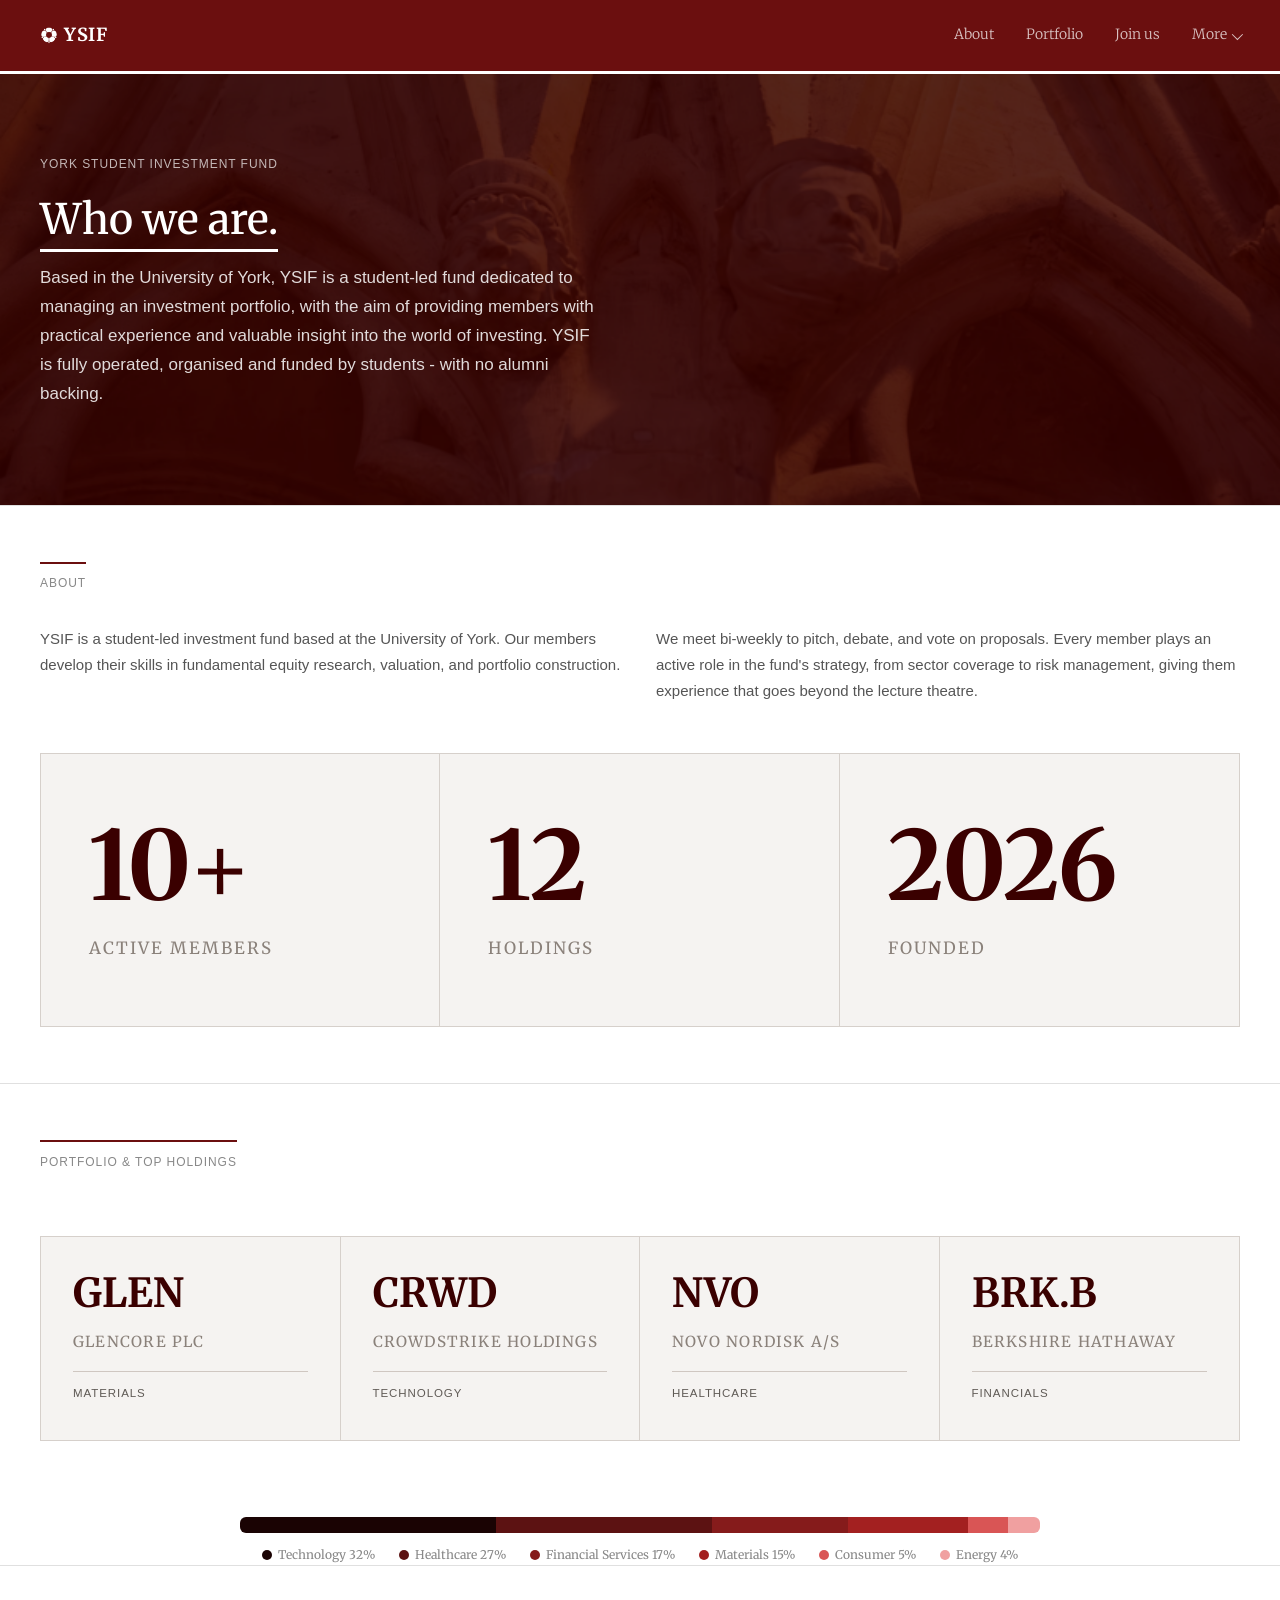
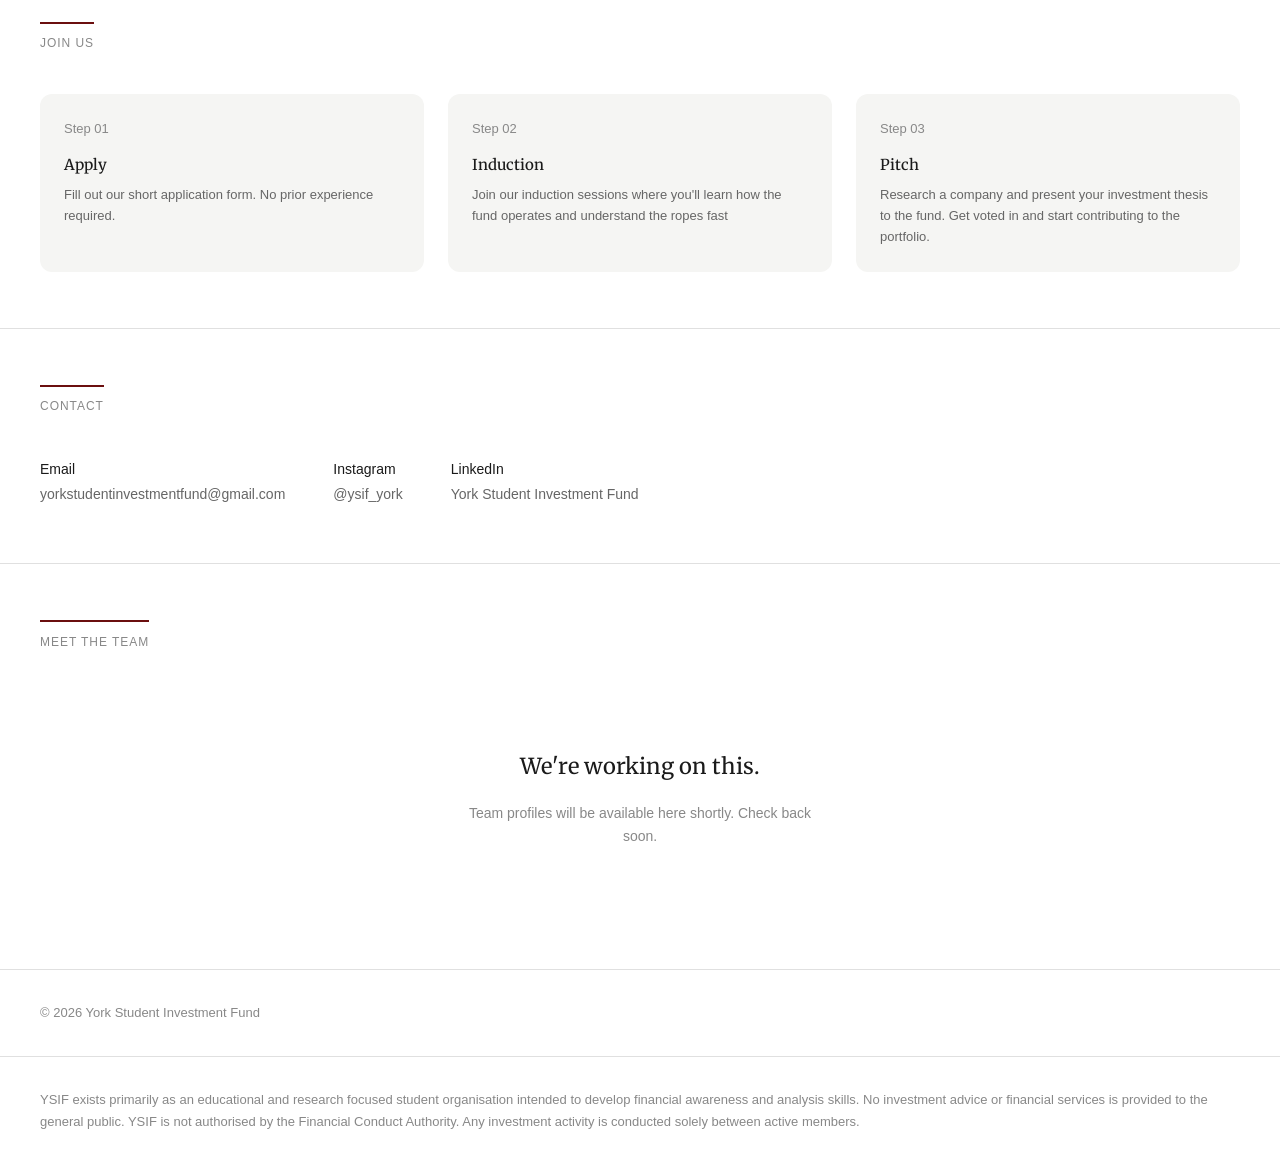
==== index.html @ c27f94e4 "The Merriest of Weathers" ====
<!DOCTYPE html>
<html lang="en">
<head>
  <meta charset="UTF-8" />
  <meta name="viewport" content="width=device-width, initial-scale=1.0" />
  <title>York Student Investment Fund</title>
  <link rel="icon" type="image/png" href="favicon.png">
  <link rel="preconnect" href="https://fonts.googleapis.com">
  <link rel="preconnect" href="https://fonts.gstatic.com" crossorigin>
  <link href="https://fonts.googleapis.com/css2?family=Merriweather:wght@300;400;700&display=swap" rel="stylesheet">
  <style>
    *, *::before, *::after { box-sizing: border-box; margin: 0; padding: 0; }

    body {
      font-family: -apple-system, BlinkMacSystemFont, 'Segoe UI', Helvetica, Arial, sans-serif;
      color: #1a1a1a;
      background: #ffffff;
      line-height: 1.7;
    }

    nav {
      position: relative;
      z-index: 2;
      display: flex;
      justify-content: space-between;
      align-items: center;
      padding: 1.25rem 2.5rem;
      background: #6B0F0F;
      border-bottom: 3px solid #ffffff;
      font-family: 'Merriweather', serif;
    }

    .nav-logo {
      display: flex;         
      align-items: center;   
      gap: 6px;               
      font-size: 18px;
      font-weight: 700;
      letter-spacing: 0.04em;
      color: #ffffff;
    }

    .nav-logo img {
      height: 18px;
      width: auto;
      display: block;
    }

    .nav-links {
      display: flex;
      gap: 2rem;
    }

      .nav-links a {
    position: relative; /* ADD THIS */
    font-size: 14px;
    font-weight: 300;
    color: rgba(255,255,255,0.75);
    text-decoration: none;
  }
  
  /* underline (hidden by default) */
  .nav-links a::after {
    content: "";
    position: absolute;
    left: 0;
    bottom: -6px;
    width: 0;
    height: 2px;
    background-color: darkorange;
    transition: width 0.3s ease;
  }
  
  /* hover effects */
  .nav-links a:hover {
     color: #ffffff;
  }
  
  .nav-links a:hover::after {
      width: 100%;
  }

    .nav-dropdown {
      position: relative;
    }
 
    .nav-dropdown-trigger {
      display: flex;
      align-items: center;
      gap: 5px;
      font-size: 14px;
      font-weight: 300;
      color: rgba(255,255,255,0.75);
      cursor: pointer;
      font-family: 'Merriweather', serif;
      background: none;
      border: none;
      padding: 0;
      position: relative;
      line-height: inherit;
      vertical-align: baseline;
    }
 
    .nav-dropdown-trigger::after {
      content: "";
      position: absolute;
      left: 0;
      bottom: -6px;
      width: 0;
      height: 2px;
      background-color: darkorange;
      transition: width 0.3s ease;
    }
 
    .nav-dropdown:hover .nav-dropdown-trigger,
    .nav-dropdown-trigger:focus {
      color: #ffffff;
      outline: none;
    }
 
    .nav-dropdown:hover .nav-dropdown-trigger::after {
      width: calc(100% - 14px);
    }
 
    .chevron {
      display: inline-block;
      width: 8px;
      height: 8px;
      border-right: 1.5px solid currentColor;
      border-bottom: 1.5px solid currentColor;
      transform: rotate(45deg) translateY(-2px);
      transition: transform 0.2s ease;
      margin-top: 1px;
    }
 
    .nav-dropdown:hover .chevron,
    .nav-dropdown.open .chevron {
      transform: rotate(-135deg) translateY(-2px);
    }
 
    .nav-dropdown-menu {
      position: absolute;
      top: calc(100% + 4px);
      right: 0;
      background: #5a0c0c;
      border: 0.5px solid rgba(255,255,255,0.15);
      border-radius: 6px;
      min-width: 160px;
      padding: 6px 0;
      opacity: 0;
      pointer-events: none;
      transform: translateY(-6px);
      transition: opacity 0.2s ease, transform 0.2s ease;
      z-index: 10;
    }
 
    .nav-dropdown:hover .nav-dropdown-menu,
    .nav-dropdown.open .nav-dropdown-menu {
      opacity: 1;
      pointer-events: all;
      transform: translateY(0);
    }
 
    .nav-dropdown-menu a {
      display: block;
      padding: 8px 16px;
      font-size: 13px;
      font-weight: 300;
      color: rgba(255,255,255,0.75);
      text-decoration: none;
      font-family: 'Merriweather', serif;
      transition: background 0.15s ease, color 0.15s ease;
    }
 
    .nav-dropdown-menu a::after {
      display: none;
    }
 
    .nav-dropdown-menu a:hover {
      background: rgba(255,255,255,0.08);
      color: #ffffff;
    }
    
    .hero {
      position: relative;
      z-index: 2;
      padding: 5rem 2.5rem 6rem;
      max-width: 760px;
    }

    .hero-tag {
      font-size: 12px;
      font-weight: 500;
      letter-spacing: 0.08em;
      text-transform: uppercase;
      color: rgba(255,255,255,0.7);
      margin-bottom: 1.25rem;
    }

    .hero h1 {
      font-size: 42px;
      font-weight: 500;
      line-height: 1.2;
      margin-bottom: 1.25rem;
      color: #ffffff;
      font-family: 'Merriweather', serif;
    }

    .hero h1 {
      position: relative;
      display: inline-block;
    }
  
    .hero h1::after {
      content: "";
      position: absolute;
      left: 0;
      bottom: -8px;
      width: 100%;
      height: 3px;
      background-color: #ffffff;
    }
    
    .hero p {
      font-size: 17px;
      color: rgba(255,255,255,0.85);
      line-height: 1.7;
      max-width: 560px;
    }

    .section {
      padding: 3.5rem 2.5rem;
      border-top: 0.5px solid #e0e0e0;
      background: #ffffff;
    }

    .section-label {
      font-size: 12px;
      font-weight: 500;
      letter-spacing: 0.08em;
      text-transform: uppercase;
      color: #888;
      margin-bottom: 2rem;
      border-top: 2px solid #6B0F0F;
      padding-top: 0.6rem;
      display: inline-block;
    }

    .header-wrap {
      position: relative;
      background: url('ysif-background.png') center center / cover no-repeat;
    }
    
    .header-wrap::after {
      content: "";
      position: absolute;
      inset: 0;
      background: rgba(0,0,0,0.45);
      z-index: 1;
    }
    
    .about-grid {
      display: grid;
      grid-template-columns: 1fr 1fr;
      gap: 2rem;
    }

    .about-grid p {
      font-size: 15px;
      color: #555;
      line-height: 1.75;
    }

    .stats {
      display: grid;
      grid-template-columns: repeat(3, 1fr);
      gap: 0;
      margin-top: 3rem;
      border: 1px solid #d6d0cb; }
    .stat {
      background: #f5f3f1;
      padding: 4rem 3rem;
      min-height: 260px;
      display: flex;
      flex-direction: column;
      justify-content: center;
      border-right: 1px solid #d6d0cb;
      border-radius: 0;
      box-shadow: none;
      transition: background 0.2s ease; }
    .stat:last-child {
      border-right: none;
    }
    .stat:hover {
      transform: none;
      box-shadow: none;
      background: #f1efec;
    }

    .stat-num {
      font-size: 6rem;
      line-height: 1;
      font-weight: 700;
      margin-bottom: 1.25rem;
      color: #3a0000;
      font-family: 'Merriweather', serif;
    }
    
    .stat-label {
      font-size: 1.05rem;
      letter-spacing: 0.12em;
      text-transform: uppercase;
      color: #8a817a;
      font-family: 'Merriweather', serif;
    }


    .holdings {
      display: grid;
      grid-template-columns: repeat(4, 1fr);
      gap: 0;
      margin-top: 2rem;
      border: 1px solid #d6d0cb; }

    .holding {
      background: #f5f3f1;
      padding: 2.25rem 2rem;
      min-height: 190px;
    
      display: flex;
      flex-direction: column;
      justify-content: center;
    
      border-right: 1px solid #d6d0cb;
    
      border-radius: 0;
      box-shadow: none;
      transition: background 0.2s ease;
    }
    
    .holding:last-child {
      border-right: none;
    }
    
    .holding:hover {
      transform: none;
      box-shadow: none;
      background: #f1efec;
    }
    
    .holding-ticker {
      font-size: 2.5rem;
      line-height: 1;
      font-weight: 700;
      margin-bottom: 1rem;
      color: #3a0000;
      font-family: 'Merriweather', serif;
    }
    
    .holding-name {
      font-size: 0.95rem;
      letter-spacing: 0.08em;
      text-transform: uppercase;
      color: #8a817a;
      margin-bottom: 1rem;
      font-family: 'Merriweather', serif;
    }
    
    .holding-sector {
      font-size: 0.72rem;
      letter-spacing: 0.08em;
      text-transform: uppercase;
    
      padding: 0;
      border-radius: 0;
      background: none;
    
      color: #5f5a55;
      border-top: 1px solid #cfc7c1;
      padding-top: 0.75rem;
    
      display: inline-block;
    }


    

    .join-steps {
      display: grid;
      grid-template-columns: repeat(3, 1fr);
      gap: 1.5rem;
      margin-top: 0.5rem;
    }

    .step {
      padding: 1.5rem;
      background: #f5f5f3;
      border-radius: 12px;
    }

    .step-num {
      font-size: 13px;
      font-weight: 500;
      color: #888;
      margin-bottom: 0.75rem;
    }

    .step h3 {
      font-size: 15px;
      font-weight: 500;
      margin-bottom: 0.5rem;
      font-family: 'Merriweather', serif;
    }

    .step p {
      font-size: 13px;
      color: #666;
      line-height: 1.6;
    }

    .contact-row {
      display: flex;
      gap: 3rem;
      margin-top: 0.5rem;
      flex-wrap: wrap;
    }

    .contact-item {
      font-size: 14px;
      color: #666;
      line-height: 1.8;
    }

    .contact-item span {
      color: #1a1a1a;
      font-weight: 500;
    }

    .coming-soon {
      display: flex;
      flex-direction: column;
      align-items: center;
      justify-content: center;
      padding: 4rem 2rem;
      text-align: center;
      gap: 1rem;
    }
 
    .coming-soon-badge {
      font-size: 11px;
      letter-spacing: 0.1em;
      text-transform: uppercase;
      color: #6B0F0F;
      background: #f9efef;
      border: 0.5px solid #e8c5c5;
      padding: 5px 14px;
      border-radius: 20px;
      font-family: 'Merriweather', serif;
    }
 
    .coming-soon h3 {
      font-family: 'Merriweather', serif;
      font-size: 22px;
      font-weight: 400;
      color: #1a1a1a;
    }
 
    .coming-soon p {
      font-size: 14px;
      color: #888;
      max-width: 360px;
      line-height: 1.7;
    }

    footer {
      padding: 2rem 2.5rem;
      border-top: 0.5px solid #e0e0e0;
      display: flex;
      justify-content: space-between;
      align-items: center;
      background: #ffffff;
    }

    footer p {
      font-size: 13px;
      color: #888;
    }

    @media (max-width: 640px) {
      nav { padding: 1rem 1.25rem; }
      .nav-links { gap: 1.25rem; }
      .hero { padding: 3rem 1.25rem 4rem; flex-direction: column; gap: 2rem; }
      .hero h1 { font-size: 28px; }
      .section { padding: 2.5rem 1.25rem; }
      .about-grid { grid-template-columns: 1fr; }
      .stats { grid-template-columns: 1fr; }
      .stat { min-height: 180px;
              padding: 2.5rem 2rem;
              border-right: none;
              border-bottom: 1px solid #d6d0cb; }
      .stat:last-child { border-bottom: none; }
      .stat-num { font-size: 4rem; }
      .holdings { grid-template-columns: 1fr; }
      .holding { min-height: 160px;
                 border-right: none;
                 border-bottom: 1px solid #d6d0cb; }
      .holding:last-child { border-bottom: none; }
      .holding-ticker { font-size: 2rem; }
      .join-steps { grid-template-columns: 1fr; }
      .contact-row { gap: 1.5rem; }
      footer { flex-direction: column; gap: 0.5rem; text-align: center; }
    }
  </style>
</head>
<body>

  <div class="header-wrap">
    <nav>
      <div class="nav-logo">
        <img src="logo.png" alt="YSIF logo">
        <span>YSIF</span>
      </div>
      <div class="nav-links">
        <a href="#about">About</a>
        <a href="#portfolio">Portfolio</a>
        <a href="#join">Join us</a>

        <div class="nav-dropdown" id="navDropdown">
          <button class="nav-dropdown-trigger" aria-haspopup="true" aria-expanded="false">
            More <span class="chevron"></span>
          </button>
          <div class="nav-dropdown-menu" role="menu">
            <a href="#contact" role="menuitem">Contact</a>
            <a href="#team" role="menuitem">Meet the team</a>
          </div>
        </div>
      </div>
    </nav>

    <div class="hero">
      <div class="hero-tag">York Student Investment Fund</div>
      <h1>Who we are.</h1>
      <p>Based in the University of York, YSIF is a student-led fund dedicated to managing an investment portfolio, with the aim of providing members with practical experience and valuable insight into the world of investing.
      
        YSIF is fully operated, organised and funded by students - with no alumni backing.</p>
    </div>
  </div>

  <div class="section" id="about">
    <div class="section-label">About</div>
    <div class="about-grid">
      <p>YSIF is a student-led investment fund based at the University of York. Our members develop their skills in fundamental equity research, valuation, and portfolio construction.</p>
      <p>We meet bi-weekly to pitch, debate, and vote on proposals. Every member plays an active role in the fund's strategy, from sector coverage to risk management, giving them experience that goes beyond the lecture theatre.</p>
    </div>
  
    <div class="stats">
      <div class="stat"><div class="stat-num">10+</div><div class="stat-label">Active members</div></div>
      <div class="stat"><div class="stat-num">12</div><div class="stat-label">Holdings</div></div>
      <div class="stat"><div class="stat-num">2026</div><div class="stat-label">Founded</div></div>
    </div>
  </div>
  
  <div class="section" id="portfolio">
    <div class="section-label">Portfolio & Top Holdings</div>
    <div class="holdings">
      <div class="holding"><div class="holding-ticker">GLEN</div><div class="holding-name">Glencore PLC</div><div class="holding-sector">Materials</div></div>
      <div class="holding"><div class="holding-ticker">CRWD</div><div class="holding-name">CrowdStrike Holdings</div><div class="holding-sector">Technology</div></div>
      <div class="holding"><div class="holding-ticker">NVO</div><div class="holding-name">Novo Nordisk A/S</div><div class="holding-sector">Healthcare</div></div>
      <div class="holding"><div class="holding-ticker">BRK.B</div><div class="holding-name">Berkshire Hathaway</div><div class="holding-sector">Financials</div></div>
    </div>
  </div>

  <div style="margin-top: 1.25rem; display: flex; flex-direction: column; align-items: center;">
    <div style="display: flex; width: 100%; max-width: 800px; height: 16px; border-radius: 6px; overflow: hidden;">
      <div style="width: 32%; background: #1A0303;" title="Technology 32%"></div>
      <div style="width: 27%; background: #5C1212;" title="Healthcare 27%"></div>
      <div style="width: 17%; background: #851B1B;" title="Financial Services 17%"></div>
      <div style="width: 15%; background: #A32020;" title="Materials 15%"></div>
      <div style="width: 5%; background: #D95555;" title="Consumer 5%"></div>
      <div style="width: 4%; background: #F0A0A0;" title="Energy 4%"></div>
      <!--<div style="width: 12%; background: #FCE8E8;" title="Cash 12%"></div>-->


    </div>
    <div style="display: flex; gap: 1.5rem; margin-top: 0.75rem; flex-wrap: wrap;">
      <span style="font-size: 12px; color: #888; display: flex; align-items: center; gap: 6px; font-family: 'Merriweather', serif;"><span style="display:inline-block; width:10px; height:10px; border-radius:50%; background:#1A0303;"></span>Technology 32%</span>
      <span style="font-size: 12px; color: #888; display: flex; align-items: center; gap: 6px; font-family: 'Merriweather', serif;"><span style="display:inline-block; width:10px; height:10px; border-radius:50%; background:#5C1212;"></span>Healthcare 27%</span>
      <span style="font-size: 12px; color: #888; display: flex; align-items: center; gap: 6px; font-family: 'Merriweather', serif;"><span style="display:inline-block; width:10px; height:10px; border-radius:50%; background:#851B1B;"></span>Financial Services 17%</span>
      <span style="font-size: 12px; color: #888; display: flex; align-items: center; gap: 6px; font-family: 'Merriweather', serif;"><span style="display:inline-block; width:10px; height:10px; border-radius:50%; background:#A32020;"></span>Materials 15%</span>
      <span style="font-size: 12px; color: #888; display: flex; align-items: center; gap: 6px; font-family: 'Merriweather', serif;"><span style="display:inline-block; width:10px; height:10px; border-radius:50%; background:#D95555;"></span>Consumer 5%</span>
      <span style="font-size: 12px; color: #888; display: flex; align-items: center; gap: 6px; font-family: 'Merriweather', serif;"><span style="display:inline-block; width:10px; height:10px; border-radius:50%; background:#F0A0A0;"></span>Energy 4%</span>
      <!--<span style="font-size: 12px; color: #888; display: flex; align-items: center; gap: 6px;"><span style="display:inline-block; width:10px; height:10px; border-radius:50%; background:#FCE8E8;"></span>Cash 12%</span>-->
    </div>
  </div>

  <div class="section" id="join">
    <div class="section-label">Join us</div>
    <div class="join-steps">
      <div class="step">
        <div class="step-num">Step 01</div>
        <h3>Apply</h3>
        <p>Fill out our short application form. No prior experience required.</p>
      </div>
      <div class="step">
        <div class="step-num">Step 02</div>
        <h3>Induction</h3>
        <p>Join our induction sessions where you'll learn how the fund operates and understand the ropes fast</p>
      </div>
      <div class="step">
        <div class="step-num">Step 03</div>
        <h3>Pitch</h3>
        <p>Research a company and present your investment thesis to the fund. Get voted in and start contributing to the portfolio.</p>
      </div>
    </div>
  </div>

  <div class="section" id="contact">
    <div class="section-label">Contact</div>
    <div class="contact-row">
      <div class="contact-item"><span>Email</span><br>yorkstudentinvestmentfund@gmail.com</div>
      <div class="contact-item"><span>Instagram</span><br>@ysif_york</div>
      <div class="contact-item"><span>LinkedIn</span><br>York Student Investment Fund</div>
    </div>
  </div>

  <div class="section" id="team">
    <div class="section-label">Meet the team</div>
    <div class="coming-soon">
      <h3>We're working on this.</h3>
      <p>Team profiles will be available here shortly. Check back soon.</p>
    </div>
  </div>

  <footer>
    <p>© 2026 York Student Investment Fund</p>
  </footer>
  
  <footer>
    <p>YSIF exists primarily as an educational and research focused student organisation intended to develop financial awareness and analysis skills. No investment advice 
      or financial services is provided to the general public. YSIF is not authorised by the Financial Conduct Authority. Any investment activity is conducted solely between active members.</p>
  </footer>
  
</body>
</html>
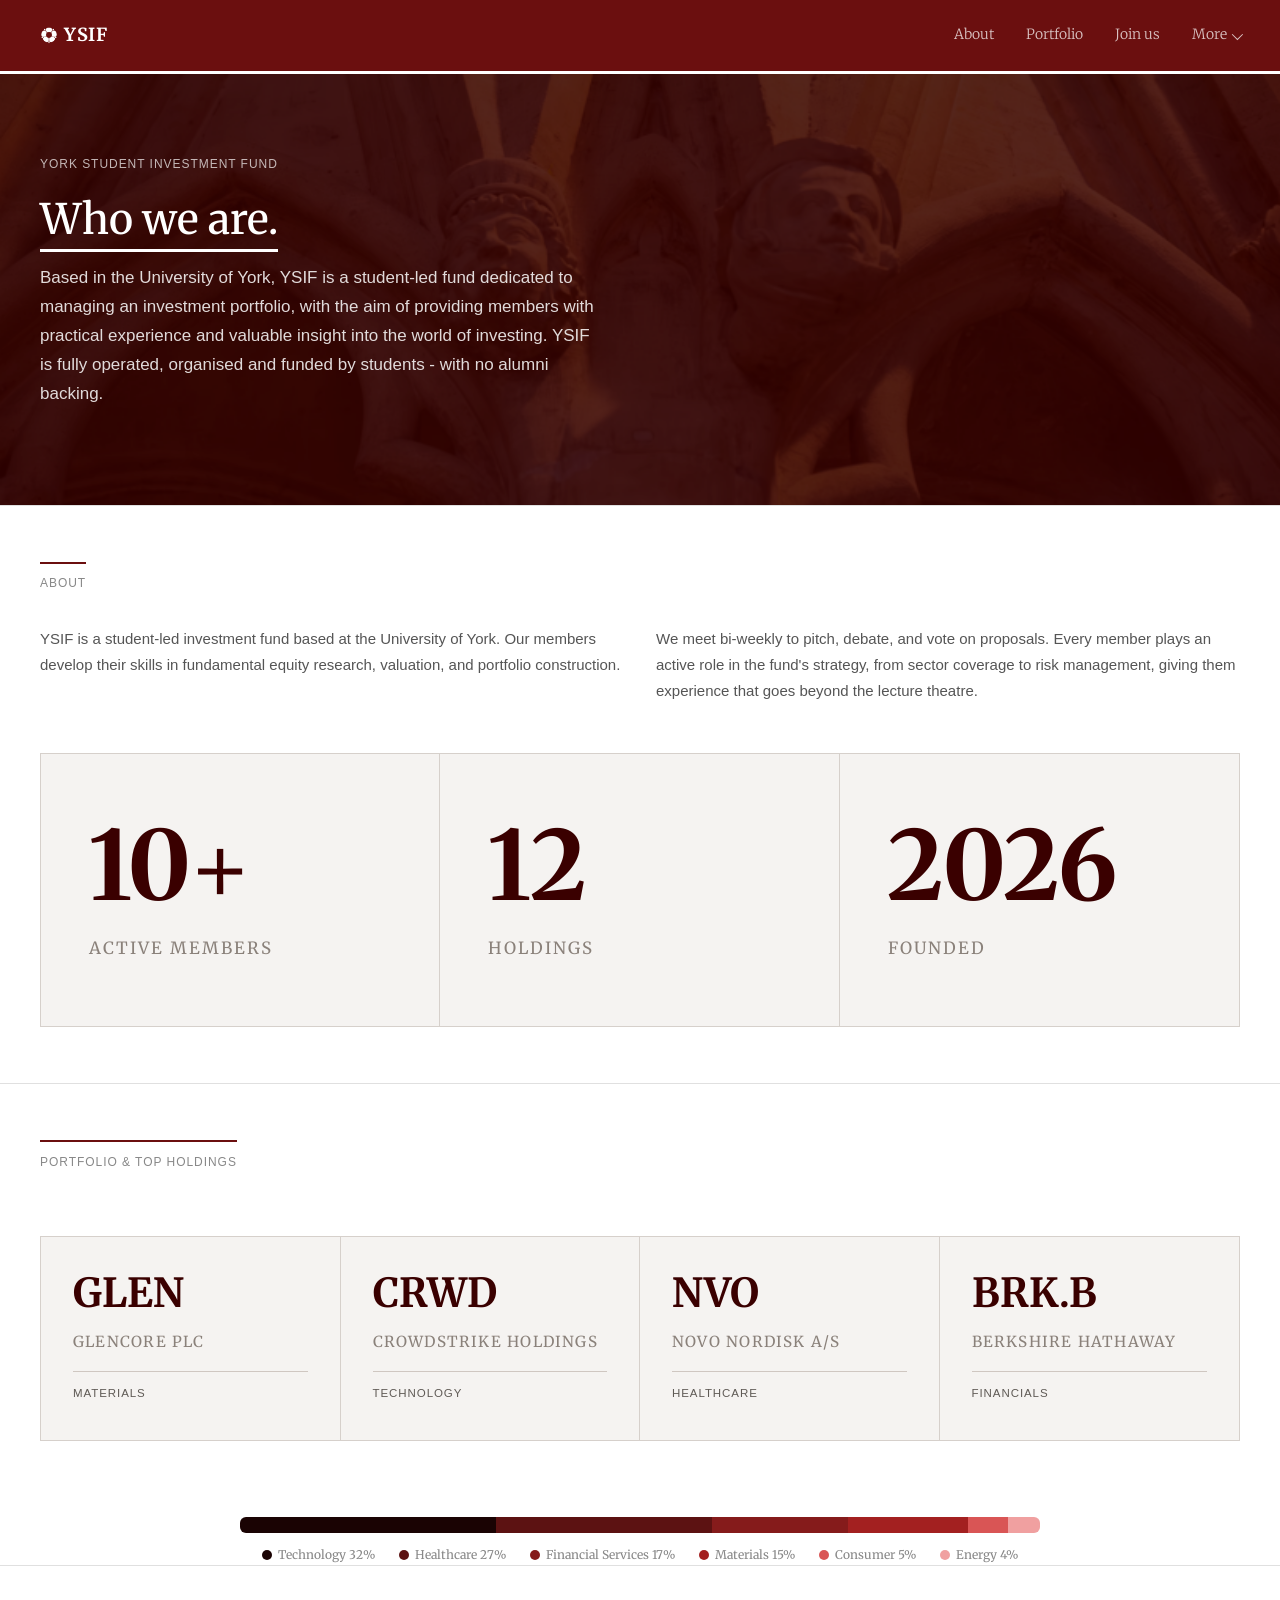
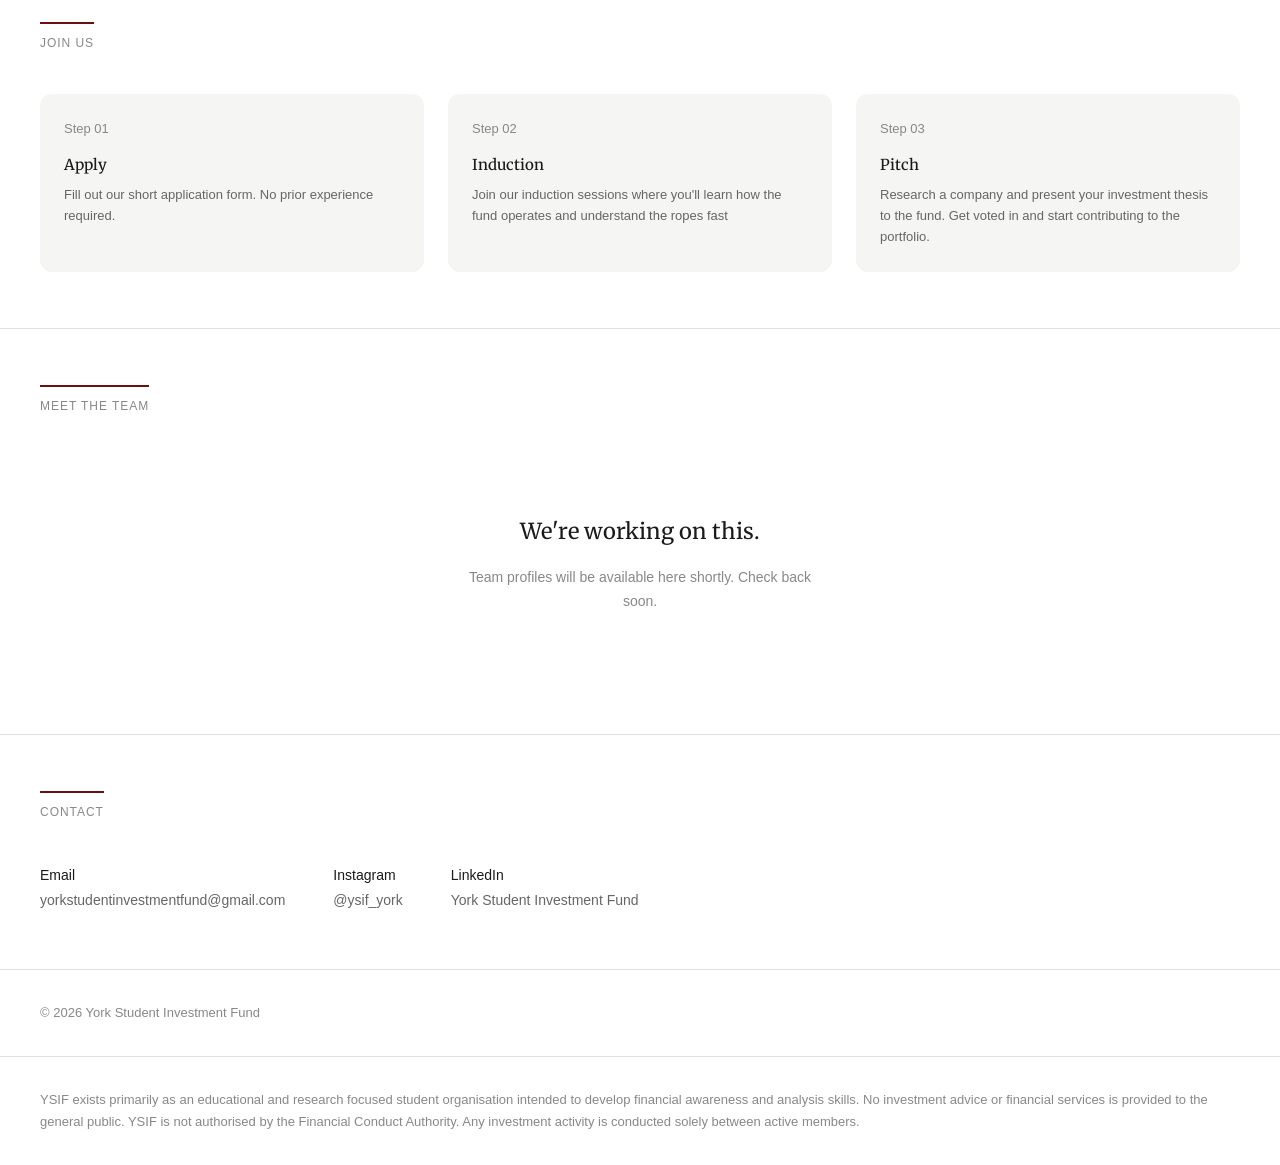
==== commit 7d702b33: "Update print statement from 'Hello' to 'Goodbye'" ====
--- a/index.html
+++ b/index.html
@@ -530,8 +530,8 @@
             More <span class="chevron"></span>
           </button>
           <div class="nav-dropdown-menu" role="menu">
-            <a href="#contact" role="menuitem">Contact</a>
-            <a href="#team" role="menuitem">Meet the team</a>
+            <a href="#contact" role="menuitem">Meet the team</a>
+            <a href="#team" role="menuitem">Contact</a>
           </div>
         </div>
       </div>
@@ -614,6 +614,14 @@
     </div>
   </div>
 
+  <div class="section" id="team">
+    <div class="section-label">Meet the team</div>
+    <div class="coming-soon">
+      <h3>We're working on this.</h3>
+      <p>Team profiles will be available here shortly. Check back soon.</p>
+    </div>
+  </div>
+
   <div class="section" id="contact">
     <div class="section-label">Contact</div>
     <div class="contact-row">
@@ -623,14 +631,6 @@
     </div>
   </div>
 
-  <div class="section" id="team">
-    <div class="section-label">Meet the team</div>
-    <div class="coming-soon">
-      <h3>We're working on this.</h3>
-      <p>Team profiles will be available here shortly. Check back soon.</p>
-    </div>
-  </div>
-
   <footer>
     <p>© 2026 York Student Investment Fund</p>
   </footer>
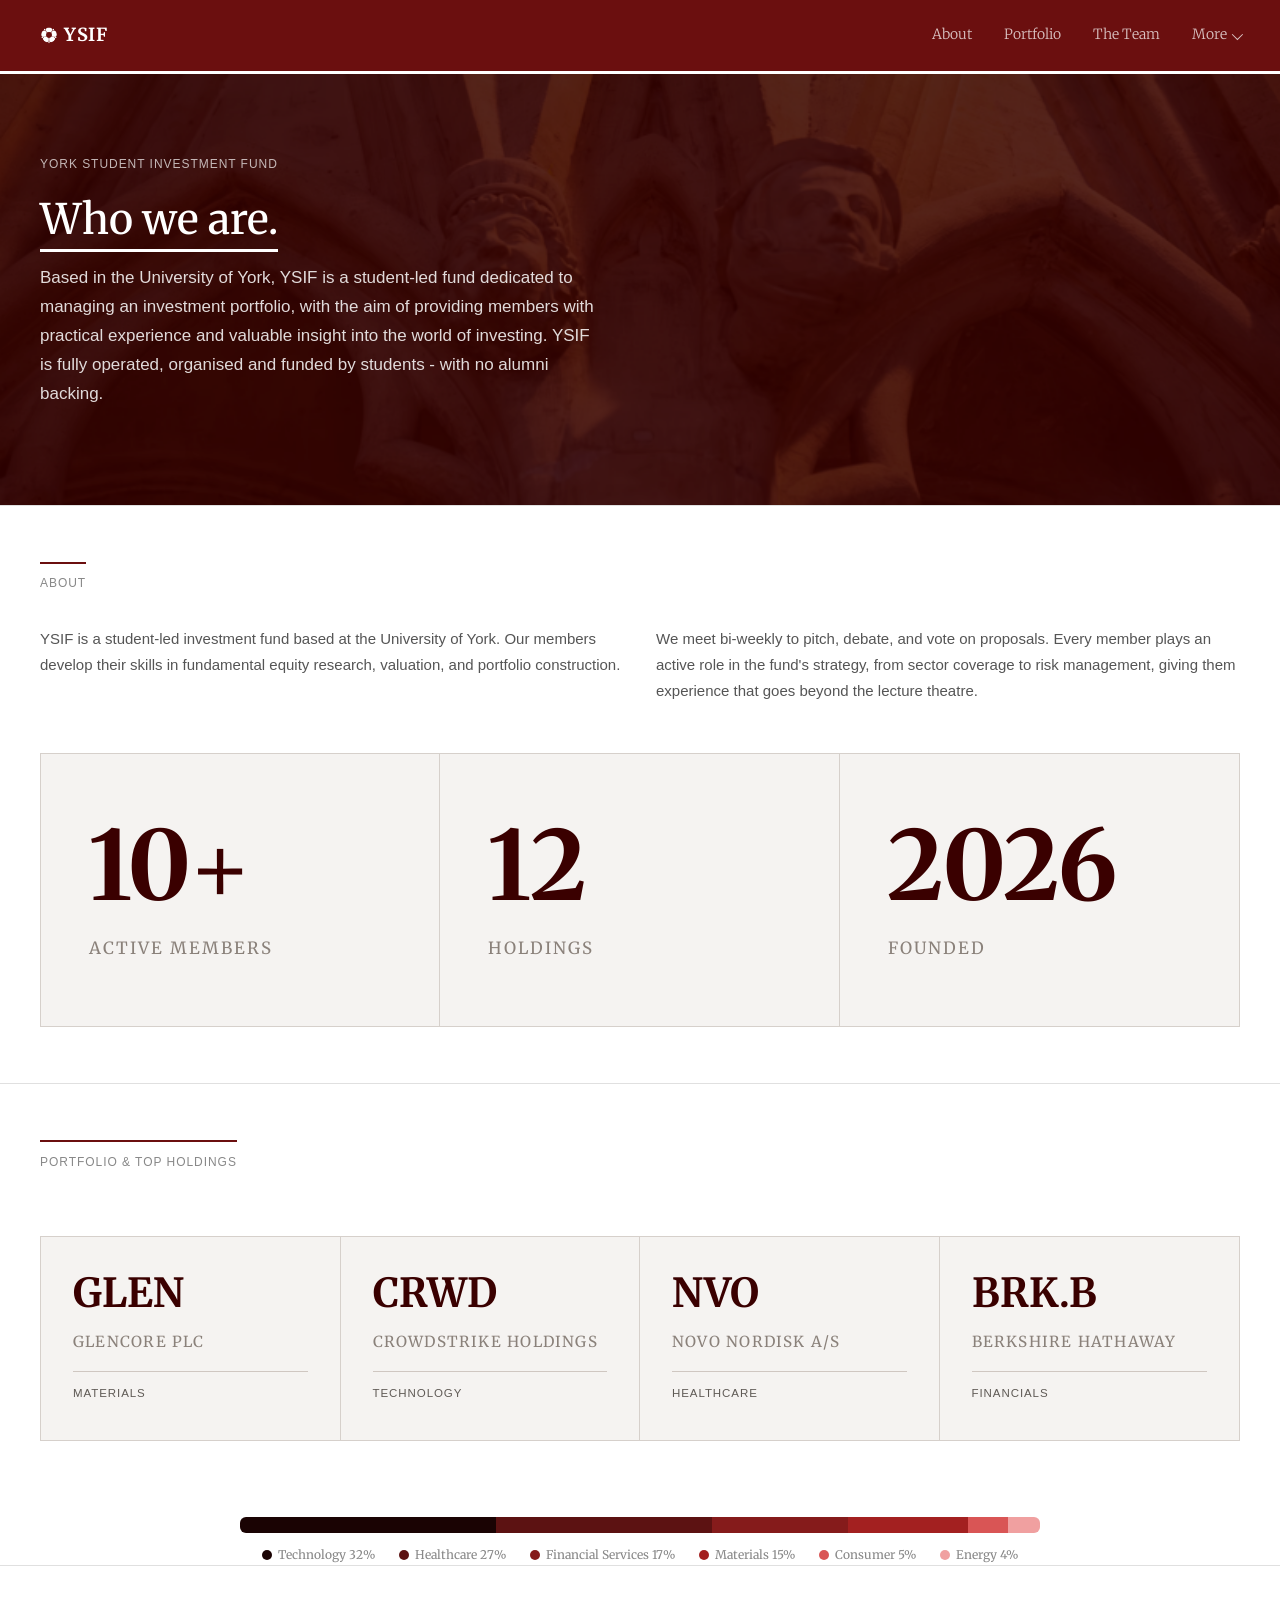
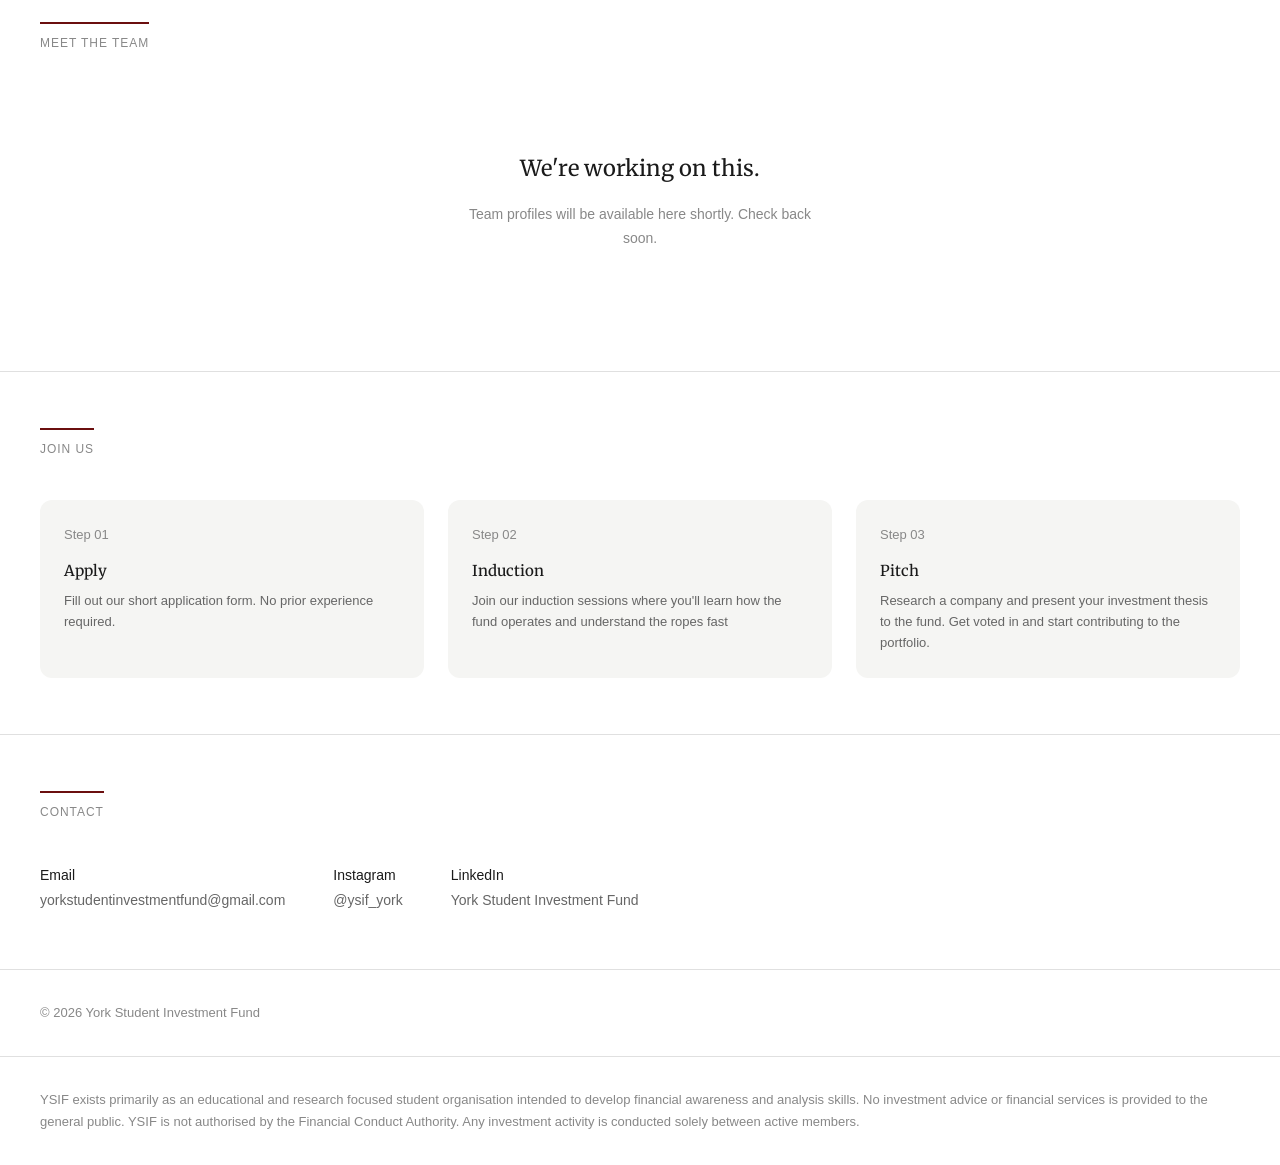
==== commit 6490d26c: "NavLinksChanges" ====
--- a/index.html
+++ b/index.html
@@ -523,15 +523,15 @@
       <div class="nav-links">
         <a href="#about">About</a>
         <a href="#portfolio">Portfolio</a>
-        <a href="#join">Join us</a>
+        <a href="#team">The Team</a>
 
         <div class="nav-dropdown" id="navDropdown">
           <button class="nav-dropdown-trigger" aria-haspopup="true" aria-expanded="false">
             More <span class="chevron"></span>
           </button>
           <div class="nav-dropdown-menu" role="menu">
-            <a href="#contact" role="menuitem">Meet the team</a>
-            <a href="#team" role="menuitem">Contact</a>
+            <a href="#join" role="menuitem">Join Us</a>
+            <a href="#contact" role="menuitem">Contact</a>
           </div>
         </div>
       </div>
@@ -593,6 +593,15 @@
     </div>
   </div>
 
+
+  <div class="section" id="team">
+    <div class="section-label">Meet the team</div>
+    <div class="coming-soon">
+      <h3>We're working on this.</h3>
+      <p>Team profiles will be available here shortly. Check back soon.</p>
+    </div>
+  </div>
+  
   <div class="section" id="join">
     <div class="section-label">Join us</div>
     <div class="join-steps">
@@ -614,14 +623,6 @@
     </div>
   </div>
 
-  <div class="section" id="team">
-    <div class="section-label">Meet the team</div>
-    <div class="coming-soon">
-      <h3>We're working on this.</h3>
-      <p>Team profiles will be available here shortly. Check back soon.</p>
-    </div>
-  </div>
-
   <div class="section" id="contact">
     <div class="section-label">Contact</div>
     <div class="contact-row">
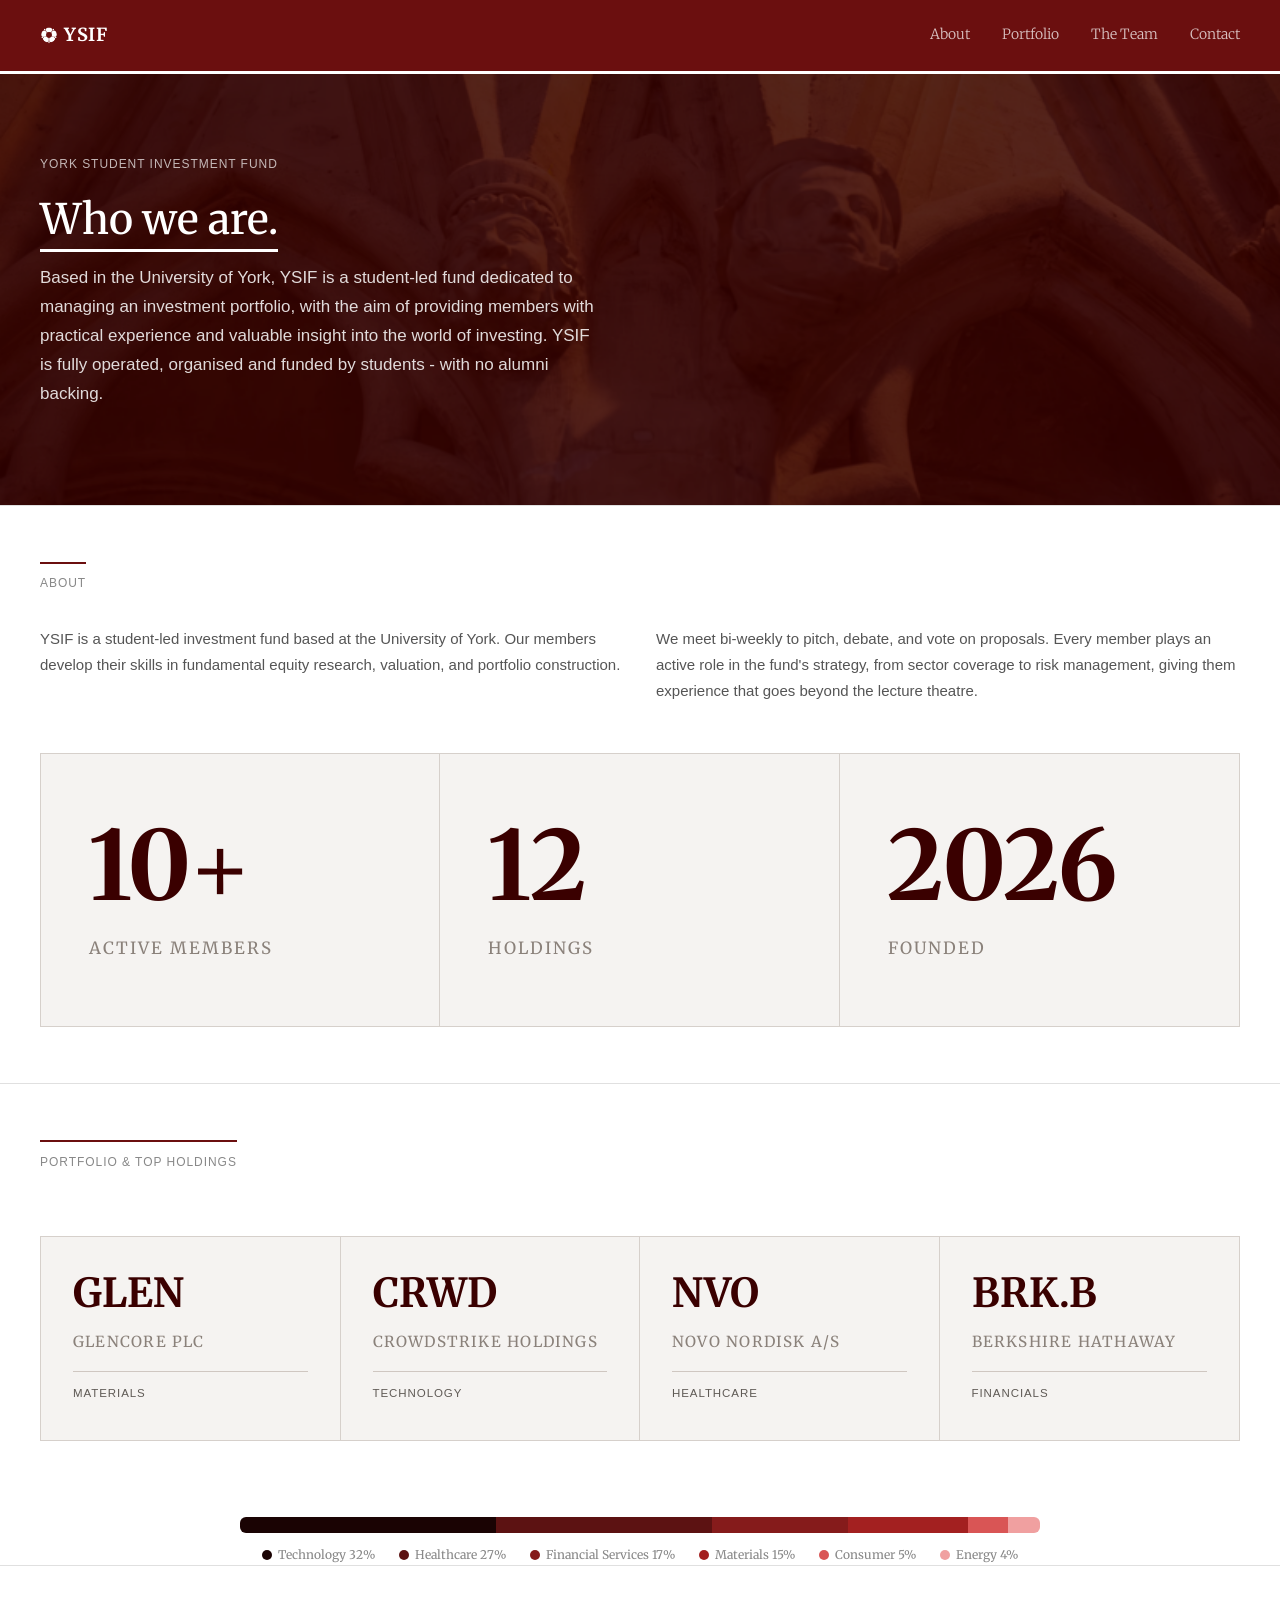
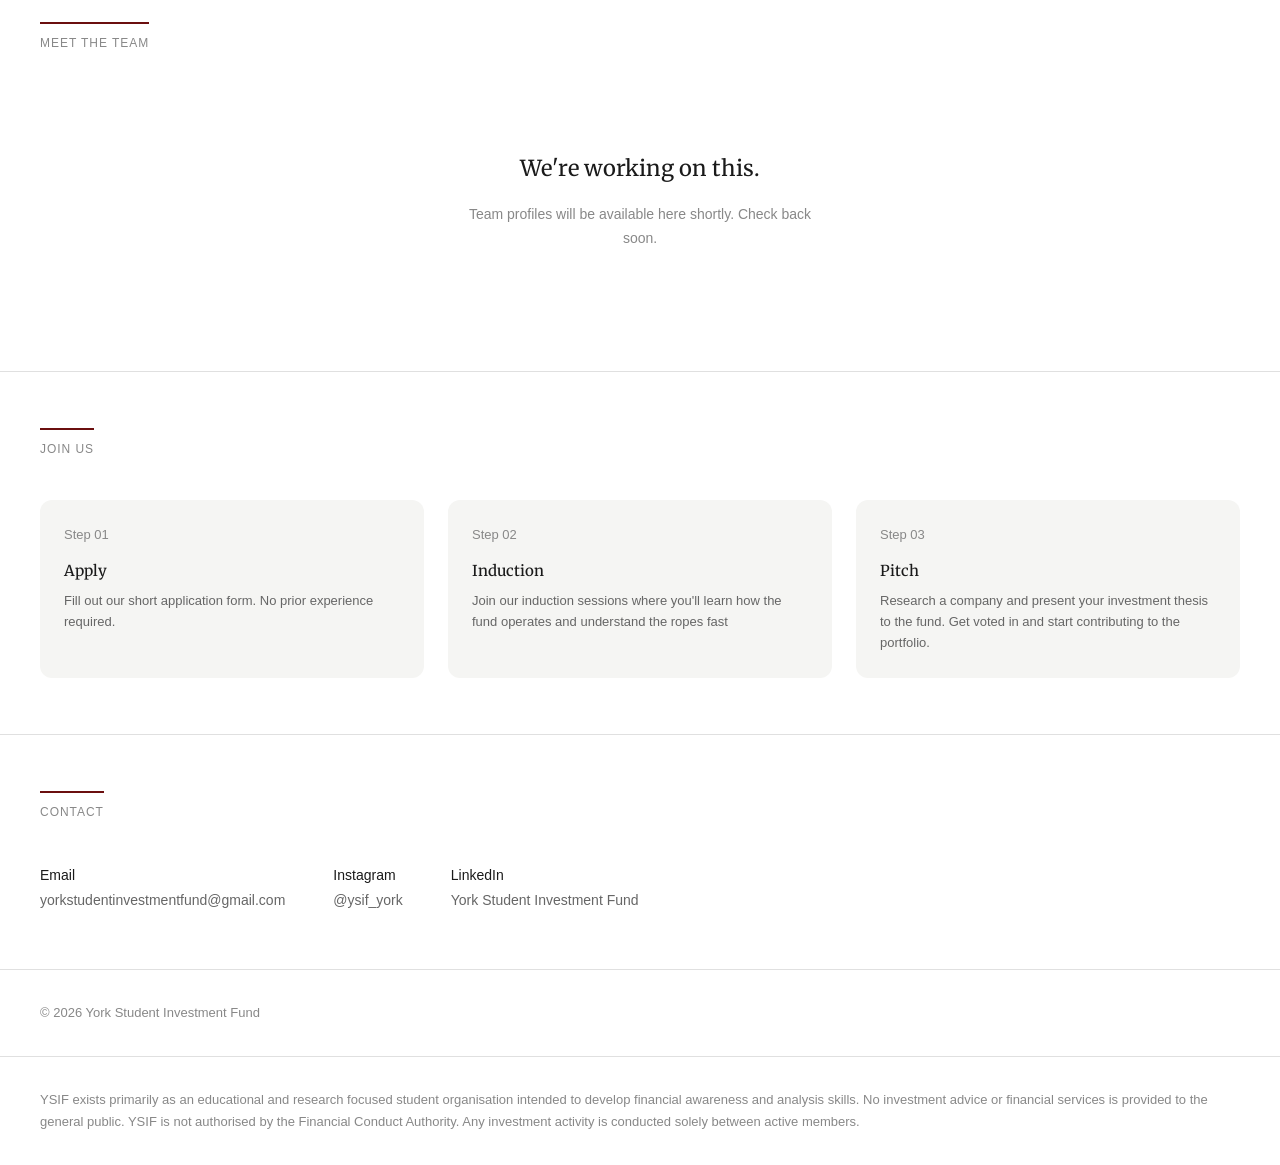
==== commit 229ddad9: "Nav Dropdown Removal" ====
--- a/index.html
+++ b/index.html
@@ -79,48 +79,6 @@
   .nav-links a:hover::after {
       width: 100%;
   }
-
-    .nav-dropdown {
-      position: relative;
-    }
- 
-    .nav-dropdown-trigger {
-      display: flex;
-      align-items: center;
-      gap: 5px;
-      font-size: 14px;
-      font-weight: 300;
-      color: rgba(255,255,255,0.75);
-      cursor: pointer;
-      font-family: 'Merriweather', serif;
-      background: none;
-      border: none;
-      padding: 0;
-      position: relative;
-      line-height: inherit;
-      vertical-align: baseline;
-    }
- 
-    .nav-dropdown-trigger::after {
-      content: "";
-      position: absolute;
-      left: 0;
-      bottom: -6px;
-      width: 0;
-      height: 2px;
-      background-color: darkorange;
-      transition: width 0.3s ease;
-    }
- 
-    .nav-dropdown:hover .nav-dropdown-trigger,
-    .nav-dropdown-trigger:focus {
-      color: #ffffff;
-      outline: none;
-    }
- 
-    .nav-dropdown:hover .nav-dropdown-trigger::after {
-      width: calc(100% - 14px);
-    }
  
     .chevron {
       display: inline-block;
@@ -131,54 +89,6 @@
       transform: rotate(45deg) translateY(-2px);
       transition: transform 0.2s ease;
       margin-top: 1px;
-    }
- 
-    .nav-dropdown:hover .chevron,
-    .nav-dropdown.open .chevron {
-      transform: rotate(-135deg) translateY(-2px);
-    }
- 
-    .nav-dropdown-menu {
-      position: absolute;
-      top: calc(100% + 4px);
-      right: 0;
-      background: #5a0c0c;
-      border: 0.5px solid rgba(255,255,255,0.15);
-      border-radius: 6px;
-      min-width: 160px;
-      padding: 6px 0;
-      opacity: 0;
-      pointer-events: none;
-      transform: translateY(-6px);
-      transition: opacity 0.2s ease, transform 0.2s ease;
-      z-index: 10;
-    }
- 
-    .nav-dropdown:hover .nav-dropdown-menu,
-    .nav-dropdown.open .nav-dropdown-menu {
-      opacity: 1;
-      pointer-events: all;
-      transform: translateY(0);
-    }
- 
-    .nav-dropdown-menu a {
-      display: block;
-      padding: 8px 16px;
-      font-size: 13px;
-      font-weight: 300;
-      color: rgba(255,255,255,0.75);
-      text-decoration: none;
-      font-family: 'Merriweather', serif;
-      transition: background 0.15s ease, color 0.15s ease;
-    }
- 
-    .nav-dropdown-menu a::after {
-      display: none;
-    }
- 
-    .nav-dropdown-menu a:hover {
-      background: rgba(255,255,255,0.08);
-      color: #ffffff;
     }
     
     .hero {
@@ -524,16 +434,7 @@
         <a href="#about">About</a>
         <a href="#portfolio">Portfolio</a>
         <a href="#team">The Team</a>
-
-        <div class="nav-dropdown" id="navDropdown">
-          <button class="nav-dropdown-trigger" aria-haspopup="true" aria-expanded="false">
-            More <span class="chevron"></span>
-          </button>
-          <div class="nav-dropdown-menu" role="menu">
-            <a href="#join" role="menuitem">Join Us</a>
-            <a href="#contact" role="menuitem">Contact</a>
-          </div>
-        </div>
+        <a href="#contact">Contact</a>
       </div>
     </nav>
 
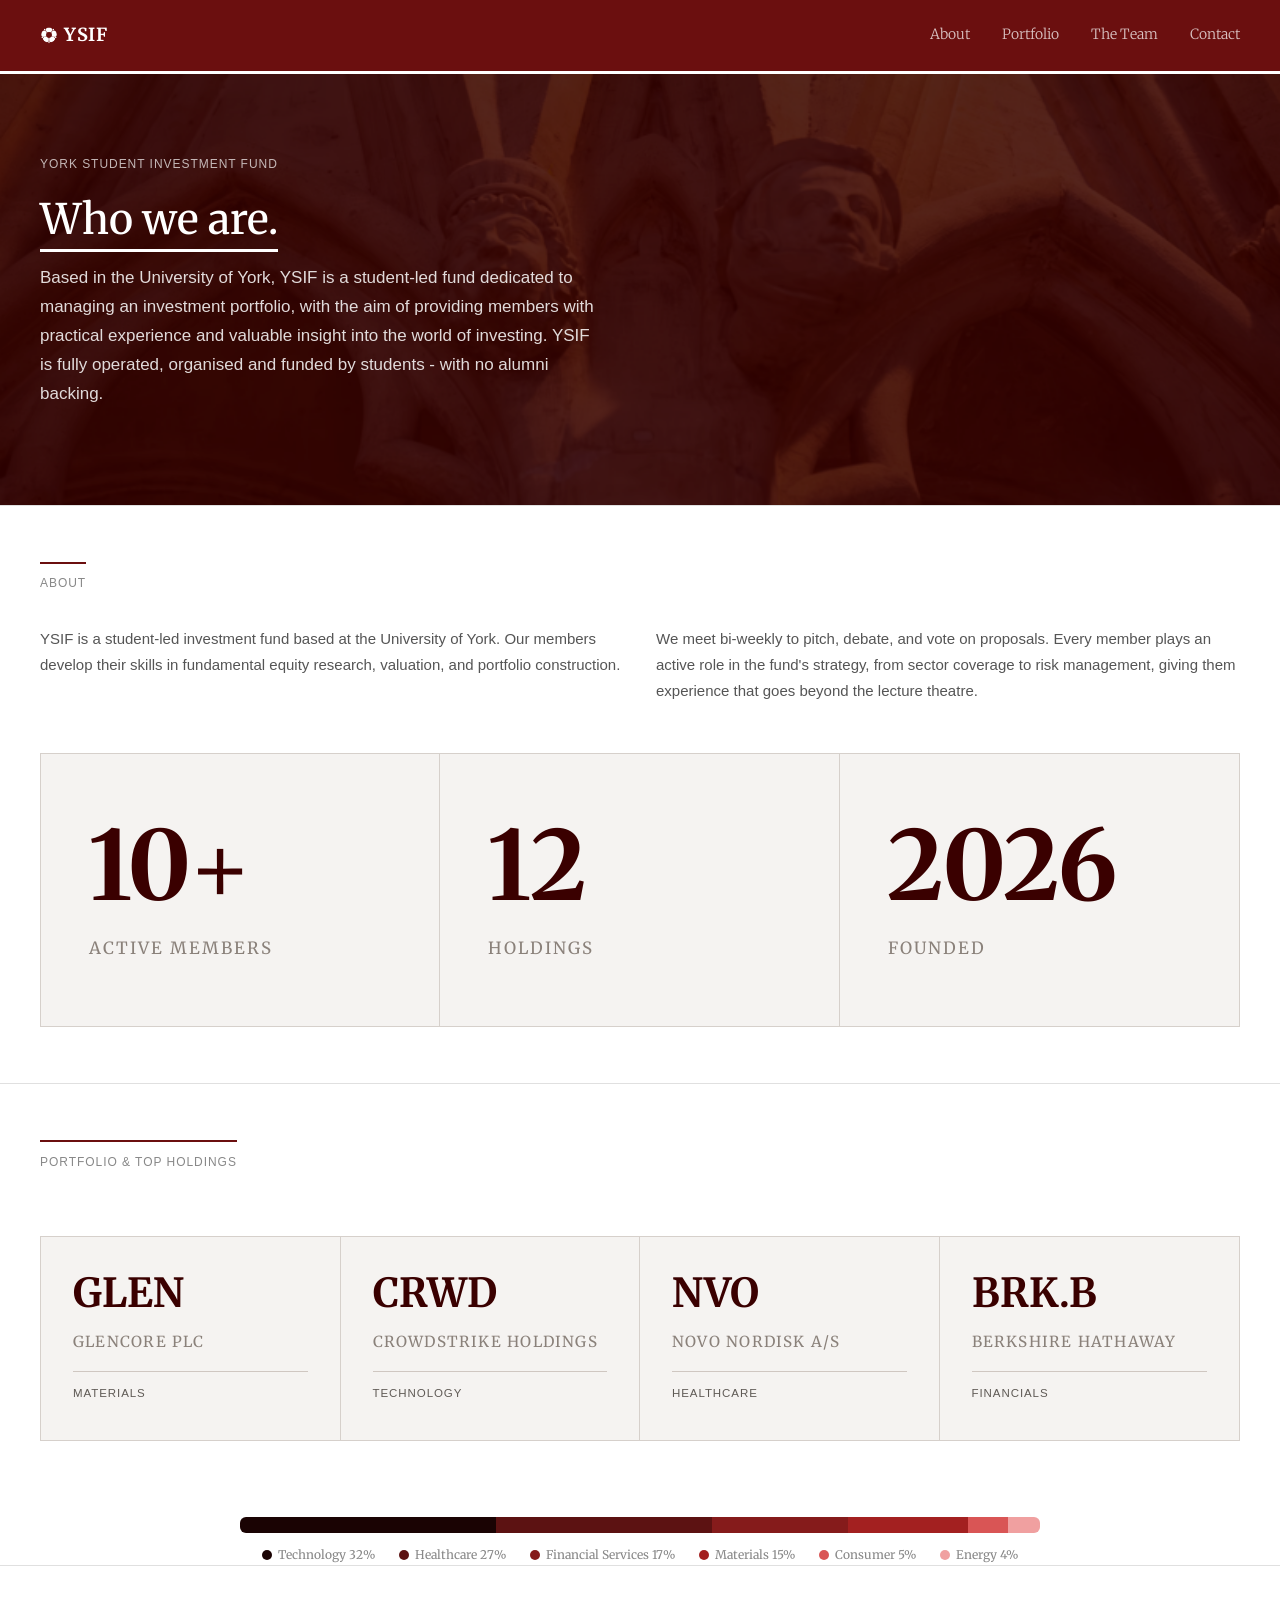
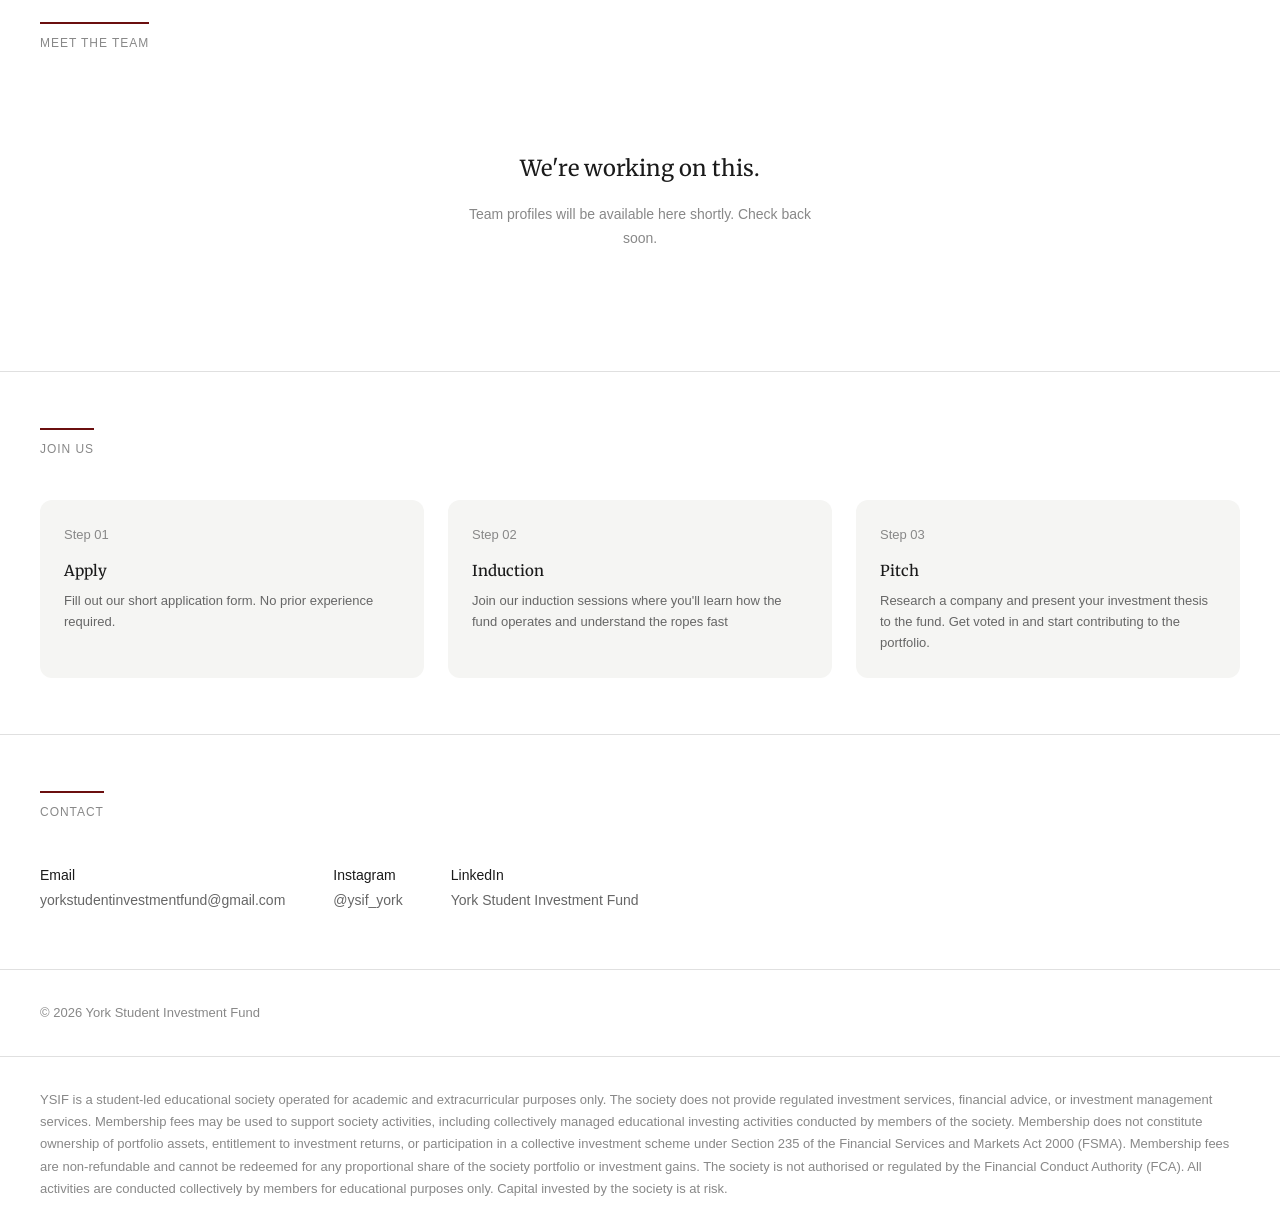
==== commit 8504071b: "Disclaimers" ====
--- a/index.html
+++ b/index.html
@@ -538,8 +538,13 @@
   </footer>
   
   <footer>
-    <p>YSIF exists primarily as an educational and research focused student organisation intended to develop financial awareness and analysis skills. No investment advice 
-      or financial services is provided to the general public. YSIF is not authorised by the Financial Conduct Authority. Any investment activity is conducted solely between active members.</p>
+    <p>YSIF is a student-led educational society operated for academic and extracurricular purposes only. The society does not provide regulated investment services, financial advice, or investment management services. 
+      
+      Membership fees may be used to support society activities, including collectively managed educational investing activities conducted by members of the society. Membership does not constitute ownership of portfolio assets, entitlement to investment returns, or participation in a collective investment scheme under Section 235 of the Financial Services and Markets Act 2000 (FSMA). 
+      Membership fees are non-refundable and cannot be redeemed for any proportional share of the society portfolio or investment gains.
+      
+      The society is not authorised or regulated by the Financial Conduct Authority (FCA). 
+      All activities are conducted collectively by members for educational purposes only. Capital invested by the society is at risk.</p>
   </footer>
   
 </body>
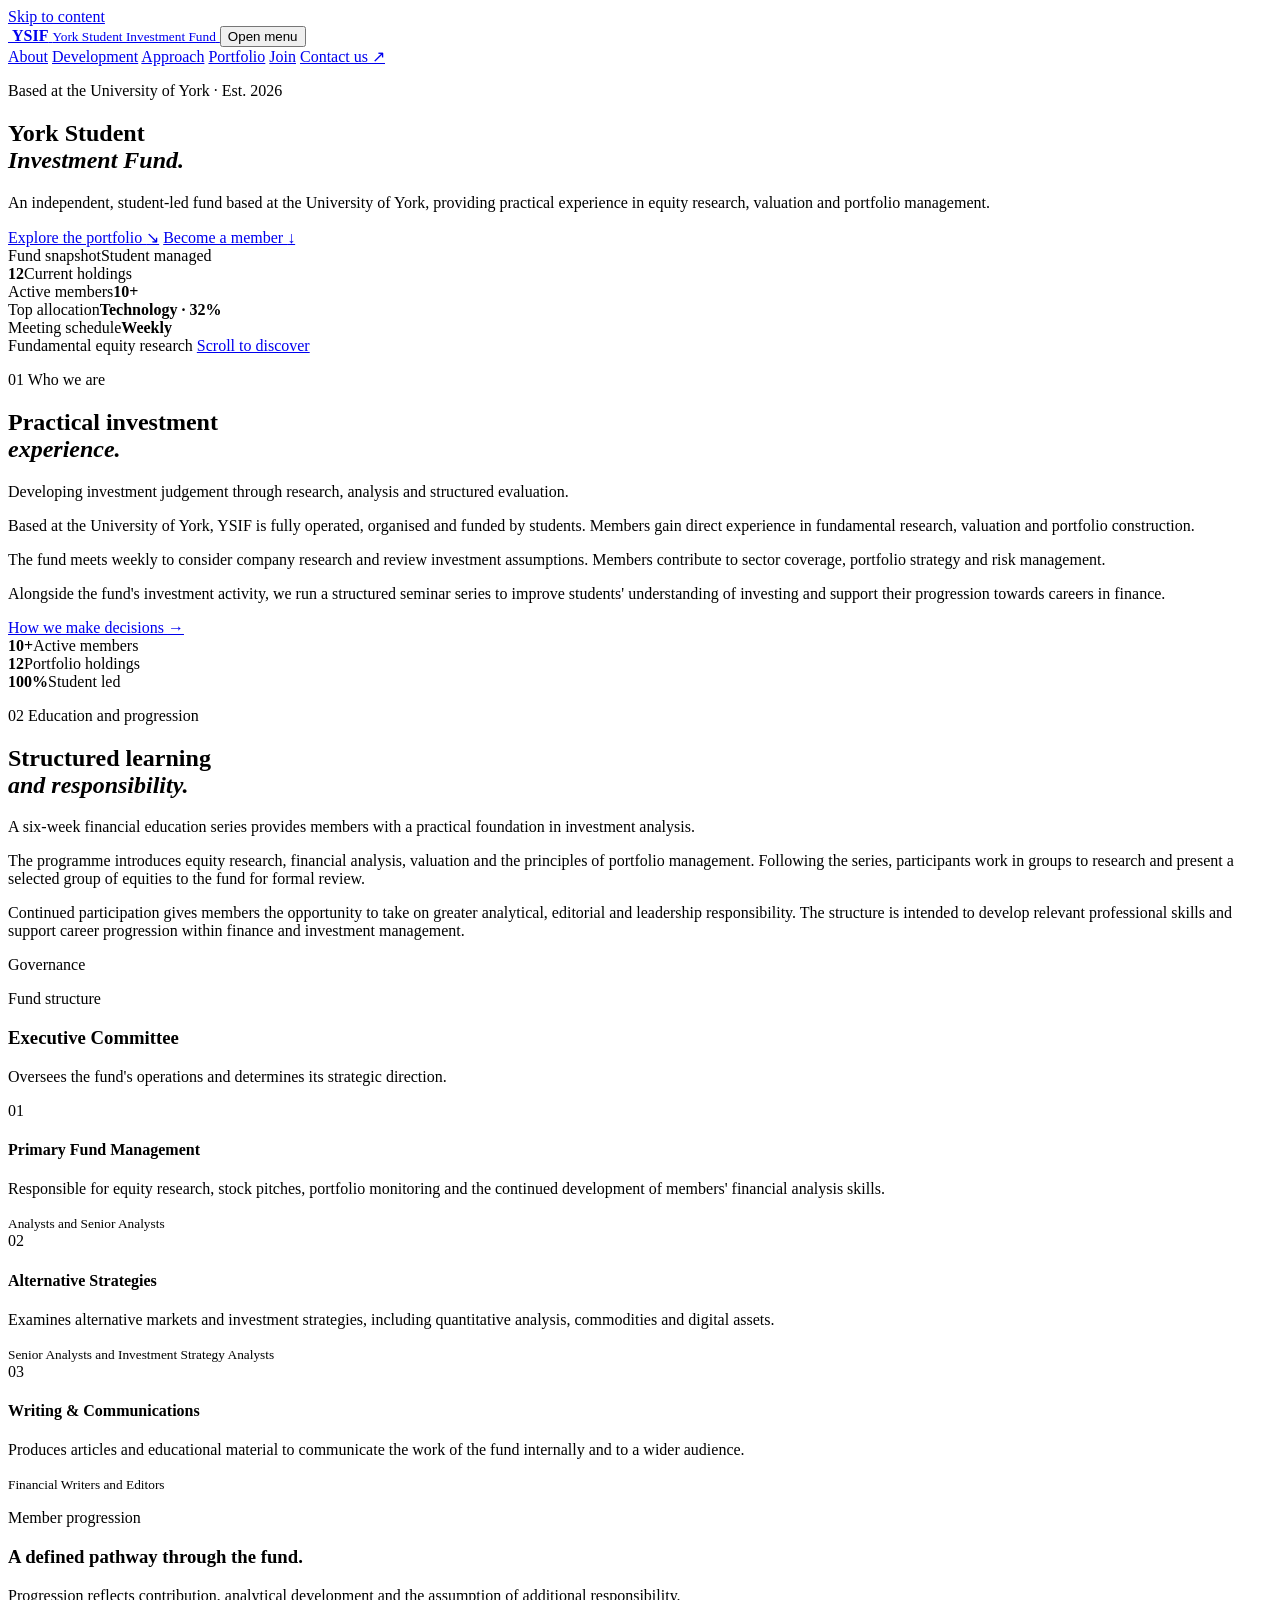
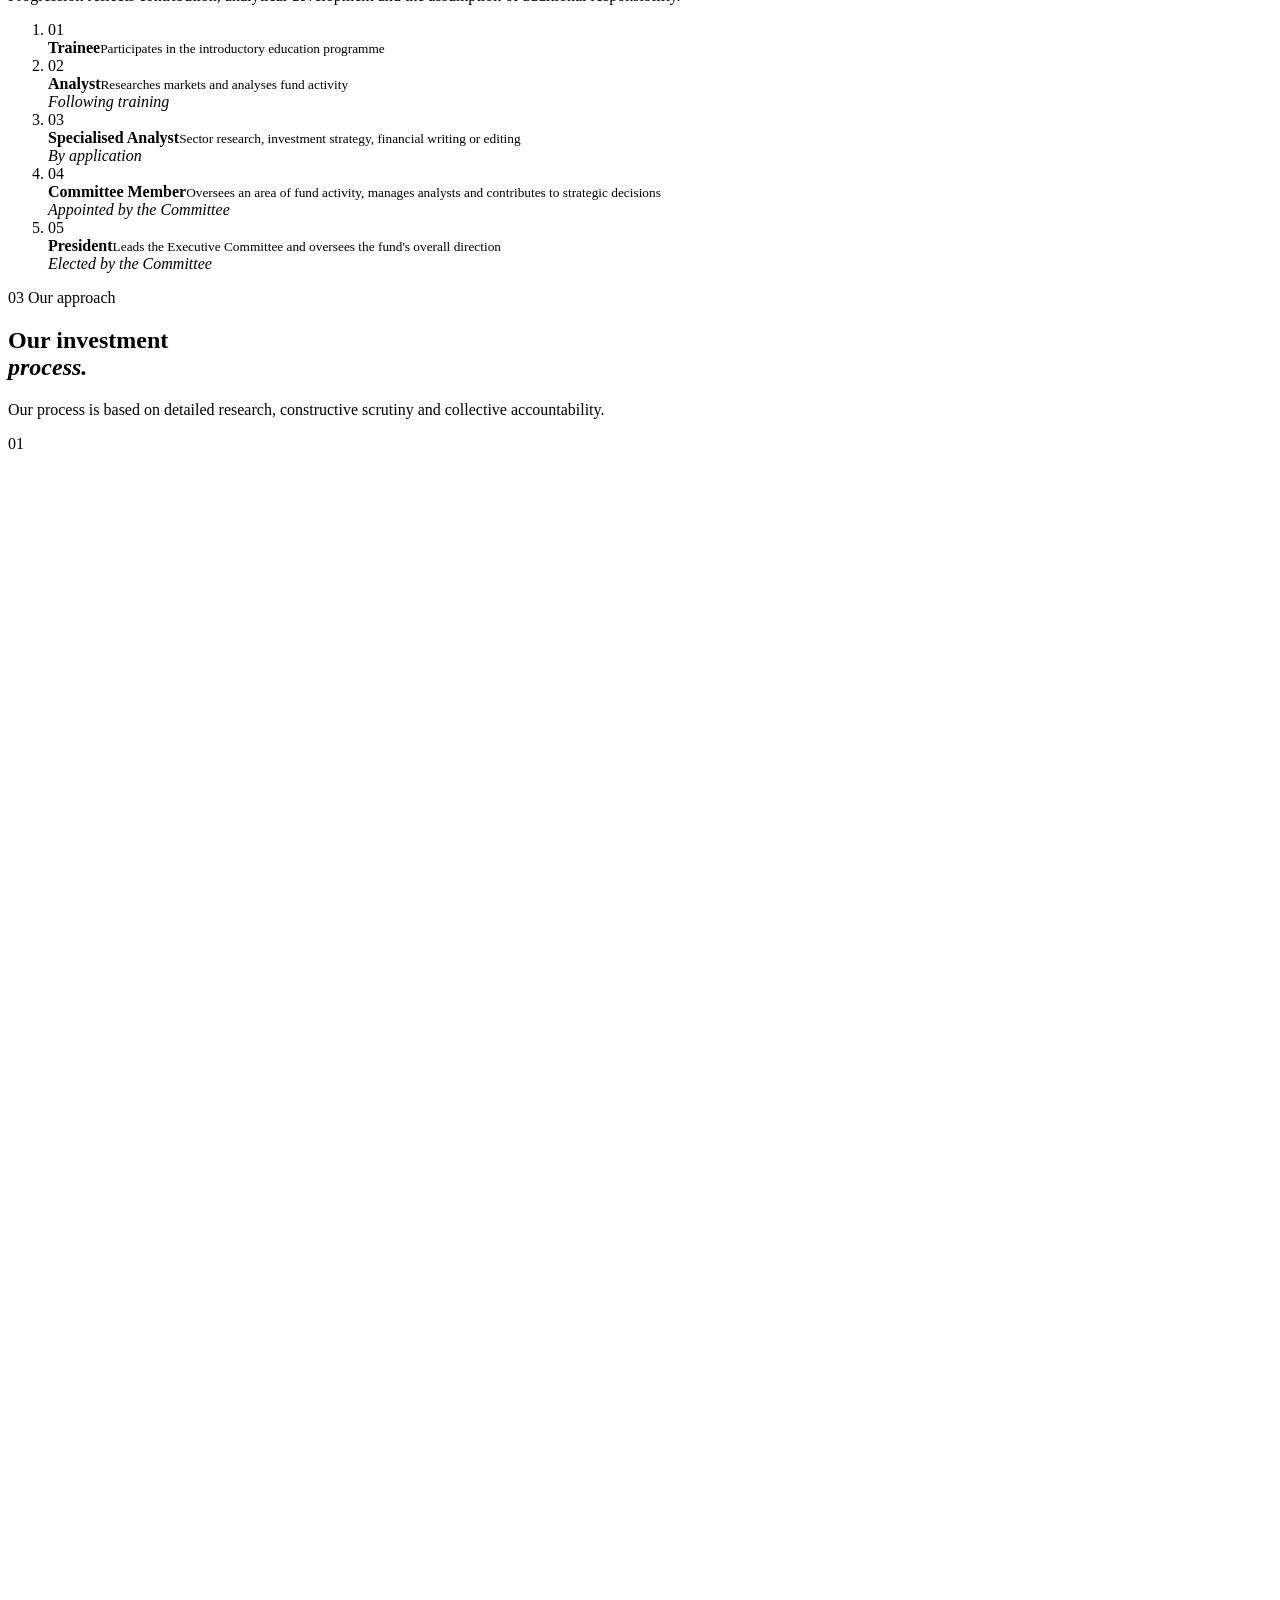
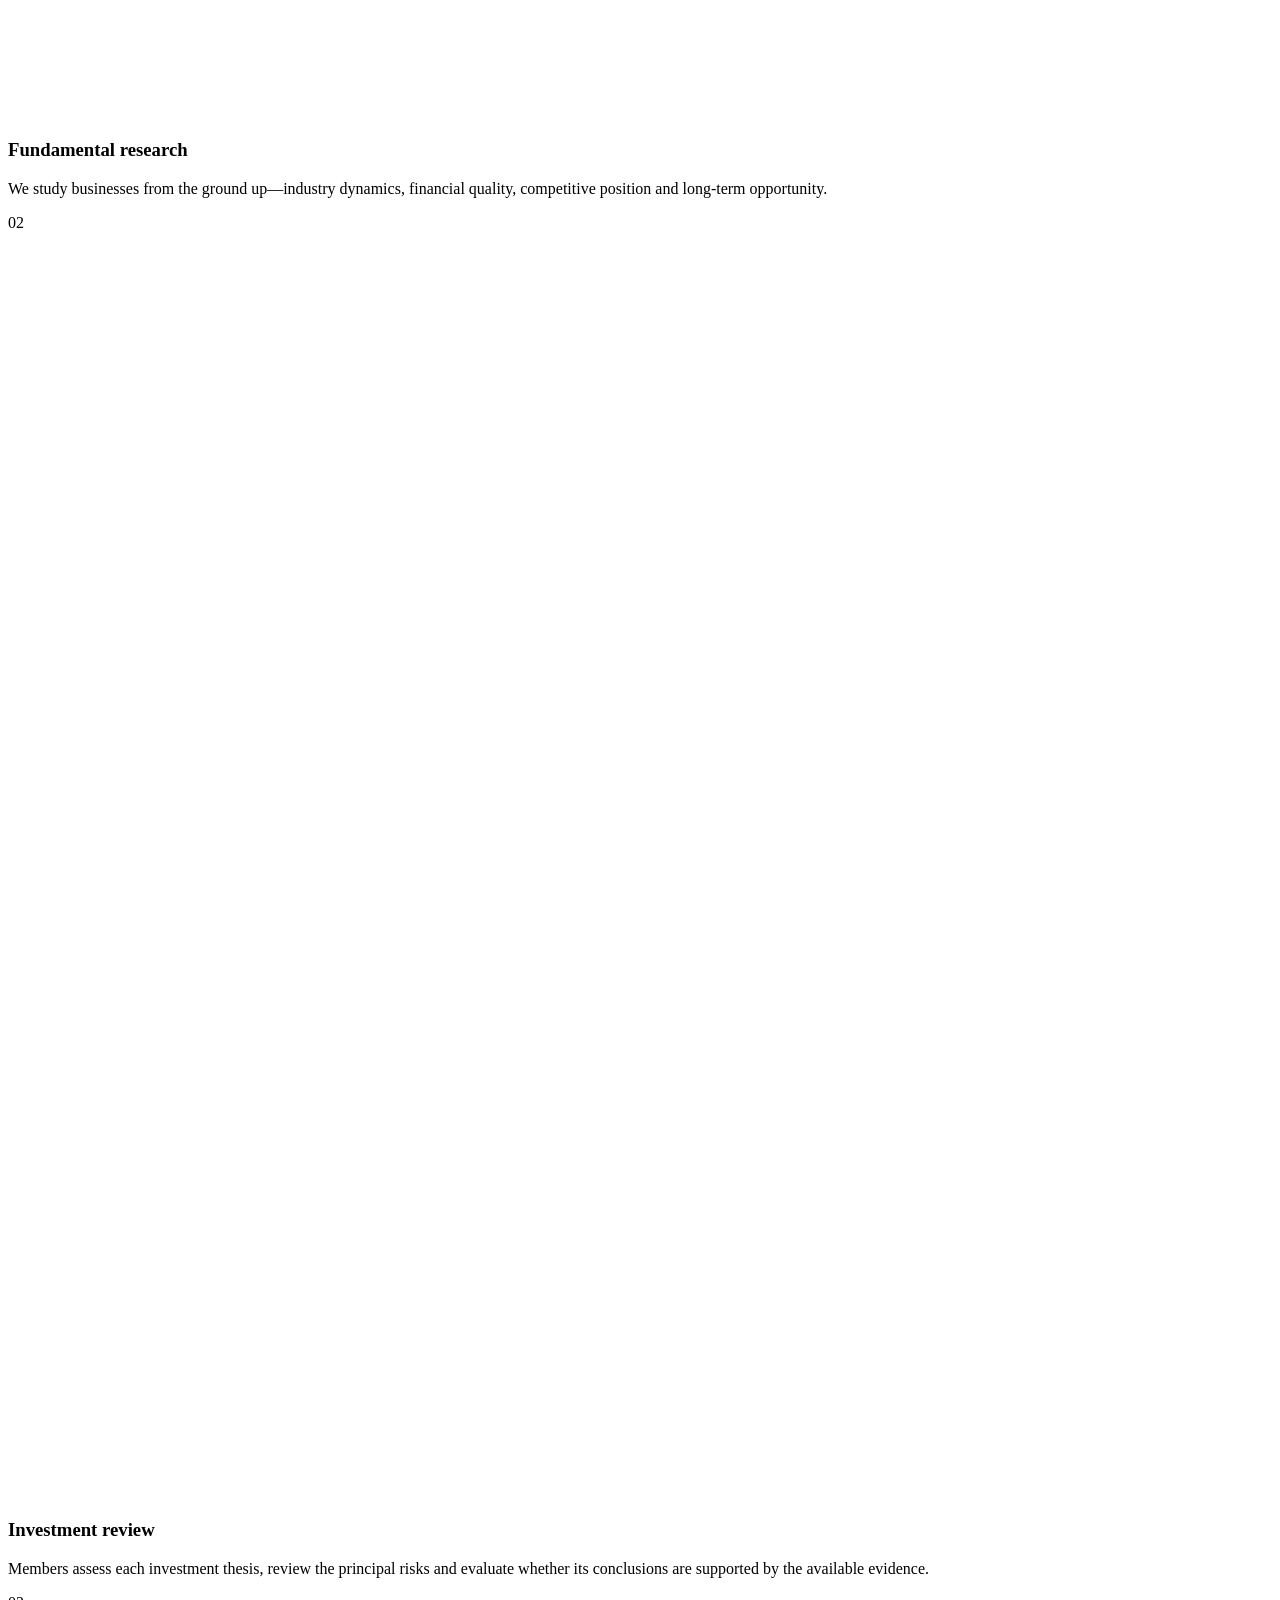
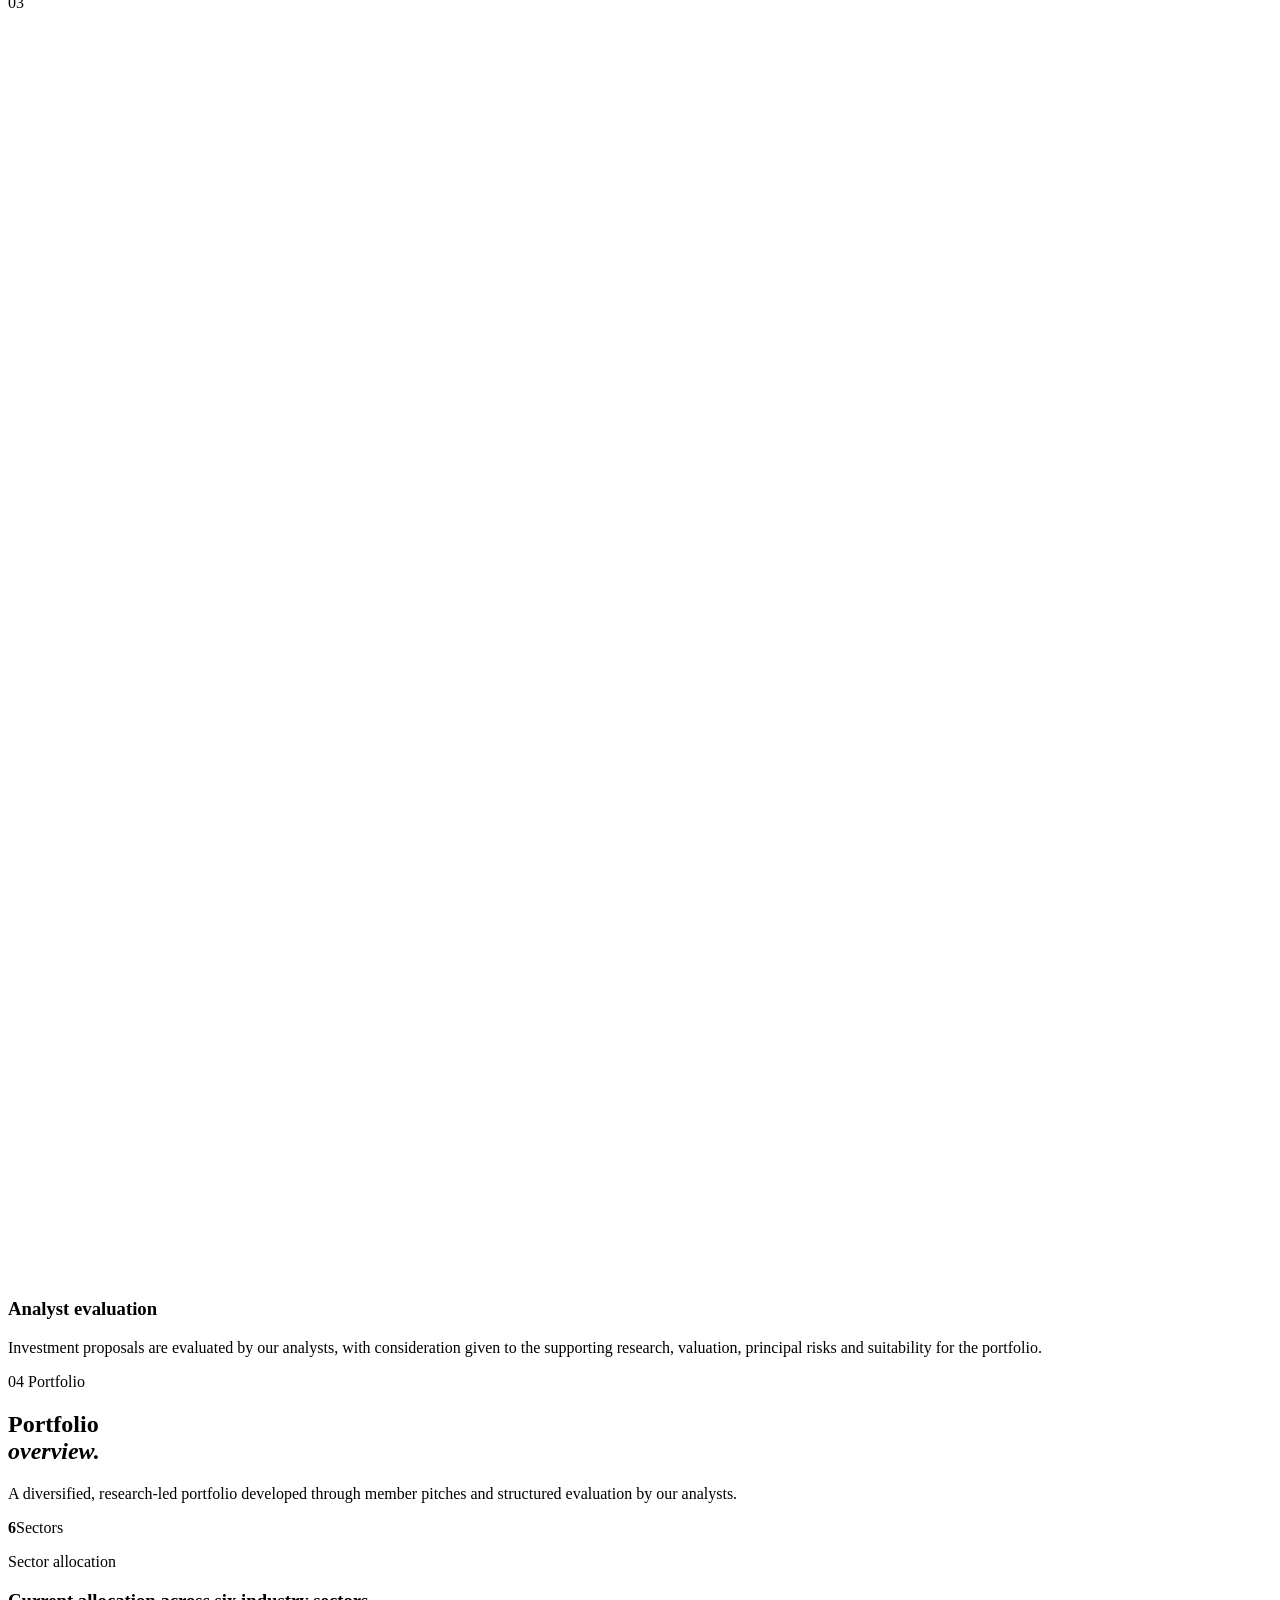
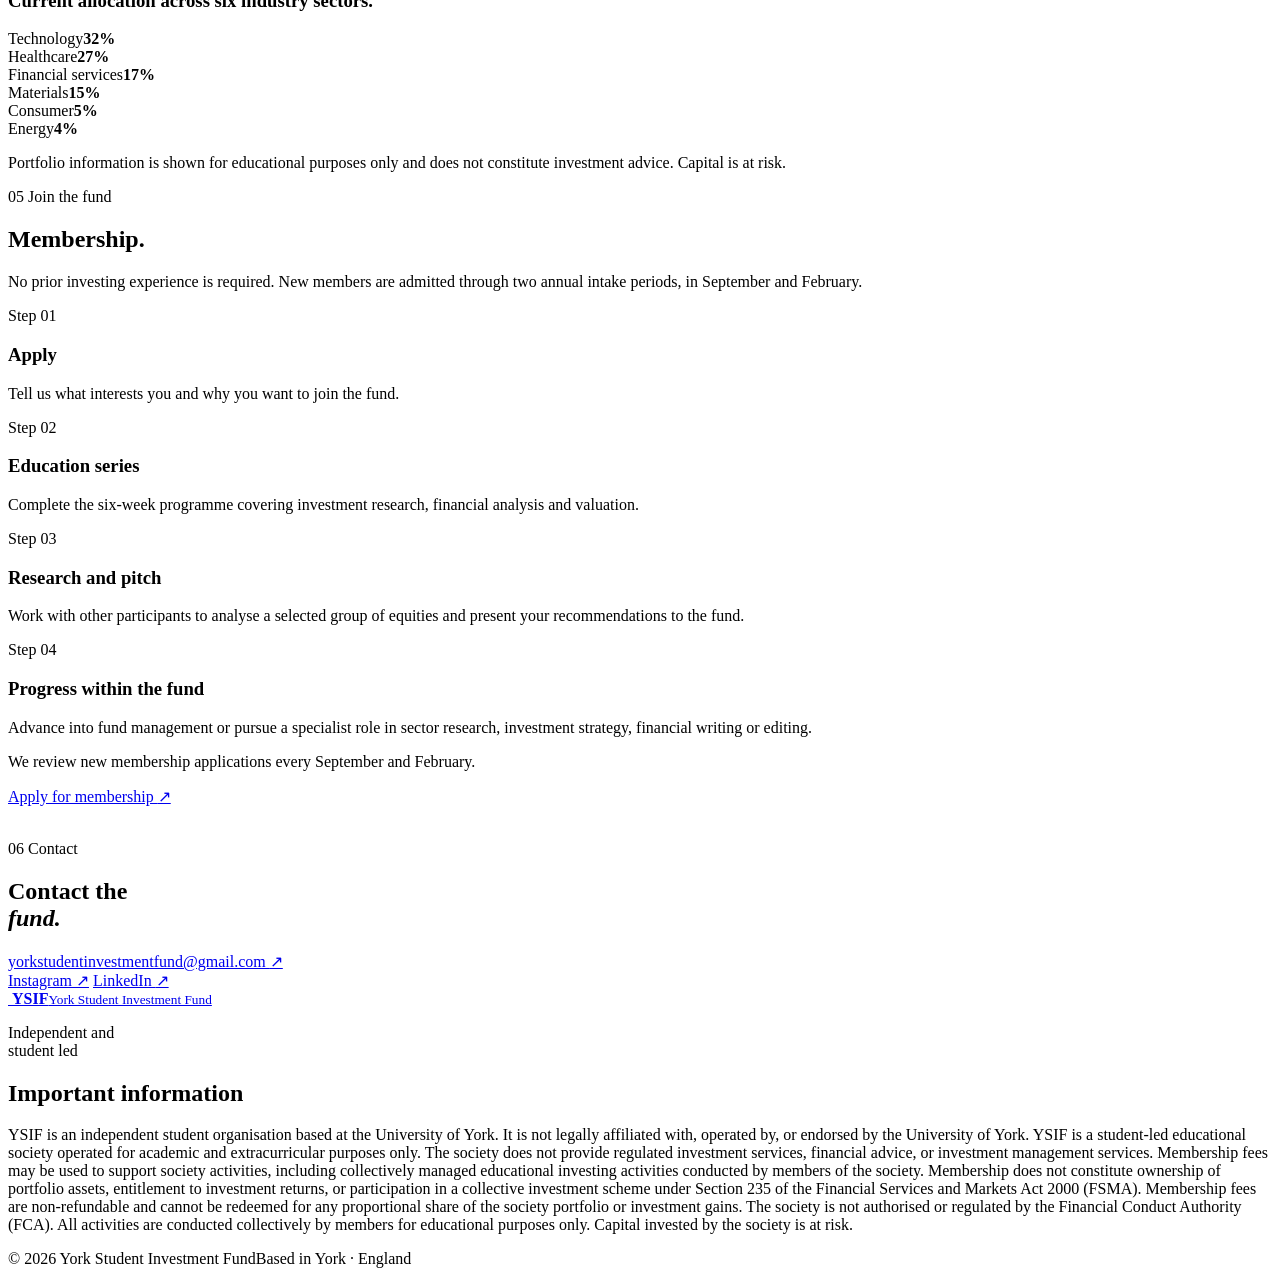
==== commit d14f1822: "Update fmt.Println message from 'Hello' to 'Goodbye'" ====
--- a/index.html
+++ b/index.html
@@ -1,552 +1,278 @@
-<!DOCTYPE html>
+<!doctype html>
 <html lang="en">
 <head>
-  <meta charset="UTF-8" />
-  <meta name="viewport" content="width=device-width, initial-scale=1.0" />
+  <meta charset="UTF-8">
+  <meta name="viewport" content="width=device-width, initial-scale=1.0">
+  <meta name="description" content="York Student Investment Fund — a student-led fund developing practical investment experience at the University of York.">
+  <meta name="theme-color" content="#5d0b12">
   <title>York Student Investment Fund</title>
-  <link rel="icon" type="image/png" href="favicon.png">
+  <link rel="icon" href="assets/favicon.png" type="image/png">
   <link rel="preconnect" href="https://fonts.googleapis.com">
   <link rel="preconnect" href="https://fonts.gstatic.com" crossorigin>
-  <link href="https://fonts.googleapis.com/css2?family=Merriweather:wght@300;400;700&display=swap" rel="stylesheet">
-  <style>
-    *, *::before, *::after { box-sizing: border-box; margin: 0; padding: 0; }
-
-    body {
-      font-family: -apple-system, BlinkMacSystemFont, 'Segoe UI', Helvetica, Arial, sans-serif;
-      color: #1a1a1a;
-      background: #ffffff;
-      line-height: 1.7;
-    }
-
-    nav {
-      position: relative;
-      z-index: 2;
-      display: flex;
-      justify-content: space-between;
-      align-items: center;
-      padding: 1.25rem 2.5rem;
-      background: #6B0F0F;
-      border-bottom: 3px solid #ffffff;
-      font-family: 'Merriweather', serif;
-    }
-
-    .nav-logo {
-      display: flex;         
-      align-items: center;   
-      gap: 6px;               
-      font-size: 18px;
-      font-weight: 700;
-      letter-spacing: 0.04em;
-      color: #ffffff;
-    }
-
-    .nav-logo img {
-      height: 18px;
-      width: auto;
-      display: block;
-    }
-
-    .nav-links {
-      display: flex;
-      gap: 2rem;
-    }
-
-      .nav-links a {
-    position: relative; /* ADD THIS */
-    font-size: 14px;
-    font-weight: 300;
-    color: rgba(255,255,255,0.75);
-    text-decoration: none;
-  }
-  
-  /* underline (hidden by default) */
-  .nav-links a::after {
-    content: "";
-    position: absolute;
-    left: 0;
-    bottom: -6px;
-    width: 0;
-    height: 2px;
-    background-color: darkorange;
-    transition: width 0.3s ease;
-  }
-  
-  /* hover effects */
-  .nav-links a:hover {
-     color: #ffffff;
-  }
-  
-  .nav-links a:hover::after {
-      width: 100%;
-  }
- 
-    .chevron {
-      display: inline-block;
-      width: 8px;
-      height: 8px;
-      border-right: 1.5px solid currentColor;
-      border-bottom: 1.5px solid currentColor;
-      transform: rotate(45deg) translateY(-2px);
-      transition: transform 0.2s ease;
-      margin-top: 1px;
-    }
-    
-    .hero {
-      position: relative;
-      z-index: 2;
-      padding: 5rem 2.5rem 6rem;
-      max-width: 760px;
-    }
-
-    .hero-tag {
-      font-size: 12px;
-      font-weight: 500;
-      letter-spacing: 0.08em;
-      text-transform: uppercase;
-      color: rgba(255,255,255,0.7);
-      margin-bottom: 1.25rem;
-    }
-
-    .hero h1 {
-      font-size: 42px;
-      font-weight: 500;
-      line-height: 1.2;
-      margin-bottom: 1.25rem;
-      color: #ffffff;
-      font-family: 'Merriweather', serif;
-    }
-
-    .hero h1 {
-      position: relative;
-      display: inline-block;
-    }
-  
-    .hero h1::after {
-      content: "";
-      position: absolute;
-      left: 0;
-      bottom: -8px;
-      width: 100%;
-      height: 3px;
-      background-color: #ffffff;
-    }
-    
-    .hero p {
-      font-size: 17px;
-      color: rgba(255,255,255,0.85);
-      line-height: 1.7;
-      max-width: 560px;
-    }
-
-    .section {
-      padding: 3.5rem 2.5rem;
-      border-top: 0.5px solid #e0e0e0;
-      background: #ffffff;
-    }
-
-    .section-label {
-      font-size: 12px;
-      font-weight: 500;
-      letter-spacing: 0.08em;
-      text-transform: uppercase;
-      color: #888;
-      margin-bottom: 2rem;
-      border-top: 2px solid #6B0F0F;
-      padding-top: 0.6rem;
-      display: inline-block;
-    }
-
-    .header-wrap {
-      position: relative;
-      background: url('ysif-background.png') center center / cover no-repeat;
-    }
-    
-    .header-wrap::after {
-      content: "";
-      position: absolute;
-      inset: 0;
-      background: rgba(0,0,0,0.45);
-      z-index: 1;
-    }
-    
-    .about-grid {
-      display: grid;
-      grid-template-columns: 1fr 1fr;
-      gap: 2rem;
-    }
-
-    .about-grid p {
-      font-size: 15px;
-      color: #555;
-      line-height: 1.75;
-    }
-
-    .stats {
-      display: grid;
-      grid-template-columns: repeat(3, 1fr);
-      gap: 0;
-      margin-top: 3rem;
-      border: 1px solid #d6d0cb; }
-    .stat {
-      background: #f5f3f1;
-      padding: 4rem 3rem;
-      min-height: 260px;
-      display: flex;
-      flex-direction: column;
-      justify-content: center;
-      border-right: 1px solid #d6d0cb;
-      border-radius: 0;
-      box-shadow: none;
-      transition: background 0.2s ease; }
-    .stat:last-child {
-      border-right: none;
-    }
-    .stat:hover {
-      transform: none;
-      box-shadow: none;
-      background: #f1efec;
-    }
-
-    .stat-num {
-      font-size: 6rem;
-      line-height: 1;
-      font-weight: 700;
-      margin-bottom: 1.25rem;
-      color: #3a0000;
-      font-family: 'Merriweather', serif;
-    }
-    
-    .stat-label {
-      font-size: 1.05rem;
-      letter-spacing: 0.12em;
-      text-transform: uppercase;
-      color: #8a817a;
-      font-family: 'Merriweather', serif;
-    }
-
-
-    .holdings {
-      display: grid;
-      grid-template-columns: repeat(4, 1fr);
-      gap: 0;
-      margin-top: 2rem;
-      border: 1px solid #d6d0cb; }
-
-    .holding {
-      background: #f5f3f1;
-      padding: 2.25rem 2rem;
-      min-height: 190px;
-    
-      display: flex;
-      flex-direction: column;
-      justify-content: center;
-    
-      border-right: 1px solid #d6d0cb;
-    
-      border-radius: 0;
-      box-shadow: none;
-      transition: background 0.2s ease;
-    }
-    
-    .holding:last-child {
-      border-right: none;
-    }
-    
-    .holding:hover {
-      transform: none;
-      box-shadow: none;
-      background: #f1efec;
-    }
-    
-    .holding-ticker {
-      font-size: 2.5rem;
-      line-height: 1;
-      font-weight: 700;
-      margin-bottom: 1rem;
-      color: #3a0000;
-      font-family: 'Merriweather', serif;
-    }
-    
-    .holding-name {
-      font-size: 0.95rem;
-      letter-spacing: 0.08em;
-      text-transform: uppercase;
-      color: #8a817a;
-      margin-bottom: 1rem;
-      font-family: 'Merriweather', serif;
-    }
-    
-    .holding-sector {
-      font-size: 0.72rem;
-      letter-spacing: 0.08em;
-      text-transform: uppercase;
-    
-      padding: 0;
-      border-radius: 0;
-      background: none;
-    
-      color: #5f5a55;
-      border-top: 1px solid #cfc7c1;
-      padding-top: 0.75rem;
-    
-      display: inline-block;
-    }
-
-
-    
-
-    .join-steps {
-      display: grid;
-      grid-template-columns: repeat(3, 1fr);
-      gap: 1.5rem;
-      margin-top: 0.5rem;
-    }
-
-    .step {
-      padding: 1.5rem;
-      background: #f5f5f3;
-      border-radius: 12px;
-    }
-
-    .step-num {
-      font-size: 13px;
-      font-weight: 500;
-      color: #888;
-      margin-bottom: 0.75rem;
-    }
-
-    .step h3 {
-      font-size: 15px;
-      font-weight: 500;
-      margin-bottom: 0.5rem;
-      font-family: 'Merriweather', serif;
-    }
-
-    .step p {
-      font-size: 13px;
-      color: #666;
-      line-height: 1.6;
-    }
-
-    .contact-row {
-      display: flex;
-      gap: 3rem;
-      margin-top: 0.5rem;
-      flex-wrap: wrap;
-    }
-
-    .contact-item {
-      font-size: 14px;
-      color: #666;
-      line-height: 1.8;
-    }
-
-    .contact-item span {
-      color: #1a1a1a;
-      font-weight: 500;
-    }
-
-    .coming-soon {
-      display: flex;
-      flex-direction: column;
-      align-items: center;
-      justify-content: center;
-      padding: 4rem 2rem;
-      text-align: center;
-      gap: 1rem;
-    }
- 
-    .coming-soon-badge {
-      font-size: 11px;
-      letter-spacing: 0.1em;
-      text-transform: uppercase;
-      color: #6B0F0F;
-      background: #f9efef;
-      border: 0.5px solid #e8c5c5;
-      padding: 5px 14px;
-      border-radius: 20px;
-      font-family: 'Merriweather', serif;
-    }
- 
-    .coming-soon h3 {
-      font-family: 'Merriweather', serif;
-      font-size: 22px;
-      font-weight: 400;
-      color: #1a1a1a;
-    }
- 
-    .coming-soon p {
-      font-size: 14px;
-      color: #888;
-      max-width: 360px;
-      line-height: 1.7;
-    }
-
-    footer {
-      padding: 2rem 2.5rem;
-      border-top: 0.5px solid #e0e0e0;
-      display: flex;
-      justify-content: space-between;
-      align-items: center;
-      background: #ffffff;
-    }
-
-    footer p {
-      font-size: 13px;
-      color: #888;
-    }
-
-    @media (max-width: 640px) {
-      nav { padding: 1rem 1.25rem; }
-      .nav-links { gap: 1.25rem; }
-      .hero { padding: 3rem 1.25rem 4rem; flex-direction: column; gap: 2rem; }
-      .hero h1 { font-size: 28px; }
-      .section { padding: 2.5rem 1.25rem; }
-      .about-grid { grid-template-columns: 1fr; }
-      .stats { grid-template-columns: 1fr; }
-      .stat { min-height: 180px;
-              padding: 2.5rem 2rem;
-              border-right: none;
-              border-bottom: 1px solid #d6d0cb; }
-      .stat:last-child { border-bottom: none; }
-      .stat-num { font-size: 4rem; }
-      .holdings { grid-template-columns: 1fr; }
-      .holding { min-height: 160px;
-                 border-right: none;
-                 border-bottom: 1px solid #d6d0cb; }
-      .holding:last-child { border-bottom: none; }
-      .holding-ticker { font-size: 2rem; }
-      .join-steps { grid-template-columns: 1fr; }
-      .contact-row { gap: 1.5rem; }
-      footer { flex-direction: column; gap: 0.5rem; text-align: center; }
-    }
-  </style>
+  <link href="https://fonts.googleapis.com/css2?family=DM+Sans:wght@400;500;600&amp;family=Instrument+Serif:ital@0;1&amp;display=swap" rel="stylesheet">
+  <link rel="stylesheet" href="styles.css">
 </head>
 <body>
-
-  <div class="header-wrap">
-    <nav>
-      <div class="nav-logo">
-        <img src="logo.png" alt="YSIF logo">
-        <span>YSIF</span>
-      </div>
-      <div class="nav-links">
-        <a href="#about">About</a>
-        <a href="#portfolio">Portfolio</a>
-        <a href="#team">The Team</a>
-        <a href="#contact">Contact</a>
-      </div>
+  <a class="skip-link" href="#main">Skip to content</a>
+
+  <header class="site-header" data-header>
+    <a class="brand" href="#top" aria-label="York Student Investment Fund home">
+      <span class="brand-mark"><img src="assets/logo.png" alt=""></span>
+      <span class="brand-copy">
+        <strong>YSIF</strong>
+        <small>York Student Investment Fund</small>
+      </span>
+    </a>
+    <button class="menu-toggle" type="button" aria-expanded="false" aria-controls="site-nav" data-menu-toggle>
+      <span></span><span></span><span></span><span class="sr-only">Open menu</span>
+    </button>
+    <nav class="site-nav" id="site-nav" aria-label="Primary" data-nav>
+      <a href="#about">About</a>
+      <a href="#development">Development</a>
+      <a href="#approach">Approach</a>
+      <a href="#portfolio">Portfolio</a>
+      <a href="#join">Join</a>
+      <a class="nav-cta" href="#contact">Contact us <span aria-hidden="true">↗</span></a>
     </nav>
-
-    <div class="hero">
-      <div class="hero-tag">York Student Investment Fund</div>
-      <h1>Who we are.</h1>
-      <p>Based in the University of York, YSIF is a student-led fund dedicated to managing an investment portfolio, with the aim of providing members with practical experience and valuable insight into the world of investing.
-      
-        YSIF is fully operated, organised and funded by students - with no alumni backing.</p>
+  </header>
+
+  <main id="main">
+    <section class="hero" id="top">
+      <div class="hero-photo" aria-hidden="true"></div>
+      <div class="hero-grid"></div>
+      <div class="hero-content">
+        <p class="eyebrow reveal">Based at the University of York · Est. 2026</p>
+        <h1 class="reveal">York Student<br><em>Investment Fund.</em></h1>
+        <p class="hero-intro reveal">An independent, student-led fund based at the University of York, providing practical experience in equity research, valuation and portfolio management.</p>
+        <div class="hero-actions reveal">
+          <a class="button button-light" href="#portfolio">Explore the portfolio <span>↘</span></a>
+          <a class="text-link" href="#join-application">Become a member <span>↓</span></a>
+        </div>
+      </div>
+
+      <aside class="hero-card reveal" aria-label="Fund snapshot">
+        <div class="card-topline"><span>Fund snapshot</span><span class="live-dot">Student managed</span></div>
+        <div class="hero-stat"><strong data-count="12">12</strong><span>Current holdings</span></div>
+        <div class="snapshot-row"><span>Active members</span><strong>10+</strong></div>
+        <div class="snapshot-row"><span>Top allocation</span><strong>Technology · 32%</strong></div>
+        <div class="snapshot-row"><span>Meeting schedule</span><strong>Weekly</strong></div>
+      </aside>
+
+      <div class="hero-foot">
+        <span>Fundamental equity research</span>
+        <a href="#about">Scroll to discover <span class="scroll-line"></span></a>
+      </div>
+    </section>
+
+    <section class="about section-pad" id="about">
+      <div class="section-heading reveal">
+        <p class="kicker"><span>01</span> Who we are</p>
+        <h2>Practical investment<br><em>experience.</em></h2>
+      </div>
+      <div class="about-copy reveal">
+        <p class="lead">Developing investment judgement through research, analysis and structured evaluation.</p>
+        <p>Based at the University of York, YSIF is fully operated, organised and funded by students. Members gain direct experience in fundamental research, valuation and portfolio construction.</p>
+        <p>The fund meets weekly to consider company research and review investment assumptions. Members contribute to sector coverage, portfolio strategy and risk management.</p>
+        <p>Alongside the fund's investment activity, we run a structured seminar series to improve students' understanding of investing and support their progression towards careers in finance.</p>
+        <a class="inline-link" href="#approach">How we make decisions <span>→</span></a>
+      </div>
+      <div class="about-stats reveal">
+        <div><strong data-count="10" data-suffix="+">10+</strong><span>Active members</span></div>
+        <div><strong data-count="12">12</strong><span>Portfolio holdings</span></div>
+        <div><strong>100%</strong><span>Student led</span></div>
+      </div>
+    </section>
+
+    <section class="development section-pad" id="development">
+      <div class="development-head reveal">
+        <div>
+          <p class="kicker"><span>02</span> Education and progression</p>
+          <h2>Structured learning<br><em>and responsibility.</em></h2>
+        </div>
+        <div class="development-summary">
+          <p class="lead">A six-week financial education series provides members with a practical foundation in investment analysis.</p>
+          <p>The programme introduces equity research, financial analysis, valuation and the principles of portfolio management. Following the series, participants work in groups to research and present a selected group of equities to the fund for formal review.</p>
+          <p>Continued participation gives members the opportunity to take on greater analytical, editorial and leadership responsibility. The structure is intended to develop relevant professional skills and support career progression within finance and investment management.</p>
+        </div>
+      </div>
+
+      <div class="structure-block reveal">
+        <div class="structure-title">
+          <span>Governance</span>
+          <div>
+            <p class="micro-label">Fund structure</p>
+            <h3>Executive Committee</h3>
+            <p>Oversees the fund's operations and determines its strategic direction.</p>
+          </div>
+        </div>
+        <div class="structure-grid">
+          <article>
+            <span>01</span>
+            <h4>Primary Fund Management</h4>
+            <p>Responsible for equity research, stock pitches, portfolio monitoring and the continued development of members' financial analysis skills.</p>
+            <small>Analysts and Senior Analysts</small>
+          </article>
+          <article>
+            <span>02</span>
+            <h4>Alternative Strategies</h4>
+            <p>Examines alternative markets and investment strategies, including quantitative analysis, commodities and digital assets.</p>
+            <small>Senior Analysts and Investment Strategy Analysts</small>
+          </article>
+          <article>
+            <span>03</span>
+            <h4>Writing &amp; Communications</h4>
+            <p>Produces articles and educational material to communicate the work of the fund internally and to a wider audience.</p>
+            <small>Financial Writers and Editors</small>
+          </article>
+        </div>
+      </div>
+
+      <div class="progression reveal">
+        <div class="progression-intro">
+          <p class="micro-label">Member progression</p>
+          <h3>A defined pathway through the fund.</h3>
+          <p>Progression reflects contribution, analytical development and the assumption of additional responsibility.</p>
+        </div>
+        <ol class="progression-path">
+          <li><span>01</span><div><strong>Trainee</strong><small>Participates in the introductory education programme</small></div></li>
+          <li><span>02</span><div><strong>Analyst</strong><small>Researches markets and analyses fund activity</small></div><em>Following training</em></li>
+          <li><span>03</span><div><strong>Specialised Analyst</strong><small>Sector research, investment strategy, financial writing or editing</small></div><em>By application</em></li>
+          <li><span>04</span><div><strong>Committee Member</strong><small>Oversees an area of fund activity, manages analysts and contributes to strategic decisions</small></div><em>Appointed by the Committee</em></li>
+          <li><span>05</span><div><strong>President</strong><small>Leads the Executive Committee and oversees the fund's overall direction</small></div><em>Elected by the Committee</em></li>
+        </ol>
+      </div>
+    </section>
+
+    <section class="approach section-pad" id="approach">
+      <div class="approach-intro reveal">
+        <p class="kicker kicker-light"><span>03</span> Our approach</p>
+        <h2>Our investment<br><em>process.</em></h2>
+        <p>Our process is based on detailed research, constructive scrutiny and collective accountability.</p>
+      </div>
+      <div class="principles">
+        <article class="principle reveal">
+          <span class="principle-num">01</span>
+          <div class="principle-icon" aria-hidden="true">
+            <svg viewBox="0 0 48 48" fill="none">
+              <circle cx="21" cy="21" r="11"></circle>
+              <path d="M29 29l10 10M16 24v-6M21 24v-10M26 24v-3"></path>
+            </svg>
+          </div>
+          <h3>Fundamental research</h3>
+          <p>We study businesses from the ground up—industry dynamics, financial quality, competitive position and long-term opportunity.</p>
+        </article>
+        <article class="principle reveal">
+          <span class="principle-num">02</span>
+          <div class="principle-icon" aria-hidden="true">
+            <svg viewBox="0 0 48 48" fill="none">
+              <path d="M14 8h16l7 7v25H14zM30 8v8h7"></path>
+              <path d="M20 24l3 3 6-7M20 33h11"></path>
+            </svg>
+          </div>
+          <h3>Investment review</h3>
+          <p>Members assess each investment thesis, review the principal risks and evaluate whether its conclusions are supported by the available evidence.</p>
+        </article>
+        <article class="principle reveal">
+          <span class="principle-num">03</span>
+          <div class="principle-icon" aria-hidden="true">
+            <svg viewBox="0 0 48 48" fill="none">
+              <path d="M9 39h30M13 34V22h7v12M21 34V14h7v20M29 34V9h7v25"></path>
+              <path d="M11 16l8-7 7 5 11-9"></path>
+            </svg>
+          </div>
+          <h3>Analyst evaluation</h3>
+          <p>Investment proposals are evaluated by our analysts, with consideration given to the supporting research, valuation, principal risks and suitability for the portfolio.</p>
+        </article>
+      </div>
+    </section>
+
+    <section class="portfolio section-pad" id="portfolio">
+      <div class="portfolio-head reveal">
+        <div>
+          <p class="kicker"><span>04</span> Portfolio</p>
+          <h2>Portfolio<br><em>overview.</em></h2>
+        </div>
+        <p>A diversified, research-led portfolio developed through member pitches and structured evaluation by our analysts.</p>
+      </div>
+
+      <div class="allocation reveal">
+        <div class="allocation-chart" role="img" aria-label="Portfolio sector allocation: Technology 32%, Healthcare 27%, Financial Services 17%, Materials 15%, Consumer 5%, Energy 4%">
+          <div class="allocation-centre"><strong>6</strong><span>Sectors</span></div>
+        </div>
+        <div class="allocation-copy">
+          <p class="micro-label">Sector allocation</p>
+          <h3>Current allocation across six industry sectors.</h3>
+          <div class="legend">
+            <div><i class="c1"></i><span>Technology</span><strong>32%</strong></div>
+            <div><i class="c2"></i><span>Healthcare</span><strong>27%</strong></div>
+            <div><i class="c3"></i><span>Financial services</span><strong>17%</strong></div>
+            <div><i class="c4"></i><span>Materials</span><strong>15%</strong></div>
+            <div><i class="c5"></i><span>Consumer</span><strong>5%</strong></div>
+            <div><i class="c6"></i><span>Energy</span><strong>4%</strong></div>
+          </div>
+        </div>
+      </div>
+
+      <p class="portfolio-note reveal">Portfolio information is shown for educational purposes only and does not constitute investment advice. Capital is at risk.</p>
+    </section>
+
+    <section class="join section-pad" id="join">
+      <div class="join-heading reveal">
+        <p class="kicker"><span>05</span> Join the fund</p>
+        <h2>Membership.</h2>
+        <p>No prior investing experience is required. New members are admitted through two annual intake periods, in September and February.</p>
+      </div>
+      <div class="join-steps">
+        <article class="join-step reveal">
+          <span>Step 01</span><h3>Apply</h3>
+          <p>Tell us what interests you and why you want to join the fund.</p>
+        </article>
+        <article class="join-step reveal">
+          <span>Step 02</span><h3>Education series</h3>
+          <p>Complete the six-week programme covering investment research, financial analysis and valuation.</p>
+        </article>
+        <article class="join-step reveal">
+          <span>Step 03</span><h3>Research and pitch</h3>
+          <p>Work with other participants to analyse a selected group of equities and present your recommendations to the fund.</p>
+        </article>
+        <article class="join-step reveal">
+          <span>Step 04</span><h3>Progress within the fund</h3>
+          <p>Advance into fund management or pursue a specialist role in sector research, investment strategy, financial writing or editing.</p>
+        </article>
+      </div>
+      <div class="join-cta reveal" id="join-application">
+        <p>We review new membership applications every September and February.</p>
+        <a class="button button-burgundy" href="https://docs.google.com/forms/d/e/1FAIpQLScsEZROIhG37NounwCizdPQ0LRBqoYuk6j4_01O0-hogD96ww/viewform?usp=publish-editor" target="_blank" rel="noreferrer">Apply for membership <span>↗</span></a>
+      </div>
+    </section>
+
+    <section class="contact section-pad" id="contact">
+      <div class="contact-mark"><img src="assets/logo.png" alt=""></div>
+      <p class="kicker kicker-light reveal"><span>06</span> Contact</p>
+      <h2 class="reveal">Contact the<br><em>fund.</em></h2>
+      <a class="contact-email reveal" href="mailto:yorkstudentinvestmentfund@gmail.com">yorkstudentinvestmentfund@gmail.com <span>↗</span></a>
+      <div class="social-links reveal">
+        <a href="https://www.instagram.com/ysif_york/" target="_blank" rel="noreferrer">Instagram <span>↗</span></a>
+        <a href="https://www.linkedin.com/company/york-student-investment-fund/" target="_blank" rel="noreferrer">LinkedIn <span>↗</span></a>
+      </div>
+    </section>
+  </main>
+
+  <footer class="footer">
+    <div class="footer-top">
+      <a class="brand footer-brand" href="#top">
+        <span class="brand-mark"><img src="assets/logo.png" alt=""></span>
+        <span class="brand-copy"><strong>YSIF</strong><small>York Student Investment Fund</small></span>
+      </a>
+      <p>Independent and<br>student led</p>
     </div>
-  </div>
-
-  <div class="section" id="about">
-    <div class="section-label">About</div>
-    <div class="about-grid">
-      <p>YSIF is a student-led investment fund based at the University of York. Our members develop their skills in fundamental equity research, valuation, and portfolio construction.</p>
-      <p>We meet bi-weekly to pitch, debate, and vote on proposals. Every member plays an active role in the fund's strategy, from sector coverage to risk management, giving them experience that goes beyond the lecture theatre.</p>
+    <div class="disclaimer">
+      <h2>Important information</h2>
+      <p>YSIF is an independent student organisation based at the University of York. It is not legally affiliated with, operated by, or endorsed by the University of York. YSIF is a student-led educational society operated for academic and extracurricular purposes only. The society does not provide regulated investment services, financial advice, or investment management services. Membership fees may be used to support society activities, including collectively managed educational investing activities conducted by members of the society. Membership does not constitute ownership of portfolio assets, entitlement to investment returns, or participation in a collective investment scheme under Section 235 of the Financial Services and Markets Act 2000 (FSMA). Membership fees are non-refundable and cannot be redeemed for any proportional share of the society portfolio or investment gains. The society is not authorised or regulated by the Financial Conduct Authority (FCA). All activities are conducted collectively by members for educational purposes only. Capital invested by the society is at risk.</p>
     </div>
-  
-    <div class="stats">
-      <div class="stat"><div class="stat-num">10+</div><div class="stat-label">Active members</div></div>
-      <div class="stat"><div class="stat-num">12</div><div class="stat-label">Holdings</div></div>
-      <div class="stat"><div class="stat-num">2026</div><div class="stat-label">Founded</div></div>
-    </div>
-  </div>
-  
-  <div class="section" id="portfolio">
-    <div class="section-label">Portfolio & Top Holdings</div>
-    <div class="holdings">
-      <div class="holding"><div class="holding-ticker">GLEN</div><div class="holding-name">Glencore PLC</div><div class="holding-sector">Materials</div></div>
-      <div class="holding"><div class="holding-ticker">CRWD</div><div class="holding-name">CrowdStrike Holdings</div><div class="holding-sector">Technology</div></div>
-      <div class="holding"><div class="holding-ticker">NVO</div><div class="holding-name">Novo Nordisk A/S</div><div class="holding-sector">Healthcare</div></div>
-      <div class="holding"><div class="holding-ticker">BRK.B</div><div class="holding-name">Berkshire Hathaway</div><div class="holding-sector">Financials</div></div>
-    </div>
-  </div>
-
-  <div style="margin-top: 1.25rem; display: flex; flex-direction: column; align-items: center;">
-    <div style="display: flex; width: 100%; max-width: 800px; height: 16px; border-radius: 6px; overflow: hidden;">
-      <div style="width: 32%; background: #1A0303;" title="Technology 32%"></div>
-      <div style="width: 27%; background: #5C1212;" title="Healthcare 27%"></div>
-      <div style="width: 17%; background: #851B1B;" title="Financial Services 17%"></div>
-      <div style="width: 15%; background: #A32020;" title="Materials 15%"></div>
-      <div style="width: 5%; background: #D95555;" title="Consumer 5%"></div>
-      <div style="width: 4%; background: #F0A0A0;" title="Energy 4%"></div>
-      <!--<div style="width: 12%; background: #FCE8E8;" title="Cash 12%"></div>-->
-
-
-    </div>
-    <div style="display: flex; gap: 1.5rem; margin-top: 0.75rem; flex-wrap: wrap;">
-      <span style="font-size: 12px; color: #888; display: flex; align-items: center; gap: 6px; font-family: 'Merriweather', serif;"><span style="display:inline-block; width:10px; height:10px; border-radius:50%; background:#1A0303;"></span>Technology 32%</span>
-      <span style="font-size: 12px; color: #888; display: flex; align-items: center; gap: 6px; font-family: 'Merriweather', serif;"><span style="display:inline-block; width:10px; height:10px; border-radius:50%; background:#5C1212;"></span>Healthcare 27%</span>
-      <span style="font-size: 12px; color: #888; display: flex; align-items: center; gap: 6px; font-family: 'Merriweather', serif;"><span style="display:inline-block; width:10px; height:10px; border-radius:50%; background:#851B1B;"></span>Financial Services 17%</span>
-      <span style="font-size: 12px; color: #888; display: flex; align-items: center; gap: 6px; font-family: 'Merriweather', serif;"><span style="display:inline-block; width:10px; height:10px; border-radius:50%; background:#A32020;"></span>Materials 15%</span>
-      <span style="font-size: 12px; color: #888; display: flex; align-items: center; gap: 6px; font-family: 'Merriweather', serif;"><span style="display:inline-block; width:10px; height:10px; border-radius:50%; background:#D95555;"></span>Consumer 5%</span>
-      <span style="font-size: 12px; color: #888; display: flex; align-items: center; gap: 6px; font-family: 'Merriweather', serif;"><span style="display:inline-block; width:10px; height:10px; border-radius:50%; background:#F0A0A0;"></span>Energy 4%</span>
-      <!--<span style="font-size: 12px; color: #888; display: flex; align-items: center; gap: 6px;"><span style="display:inline-block; width:10px; height:10px; border-radius:50%; background:#FCE8E8;"></span>Cash 12%</span>-->
-    </div>
-  </div>
-
-
-  <div class="section" id="team">
-    <div class="section-label">Meet the team</div>
-    <div class="coming-soon">
-      <h3>We're working on this.</h3>
-      <p>Team profiles will be available here shortly. Check back soon.</p>
-    </div>
-  </div>
-  
-  <div class="section" id="join">
-    <div class="section-label">Join us</div>
-    <div class="join-steps">
-      <div class="step">
-        <div class="step-num">Step 01</div>
-        <h3>Apply</h3>
-        <p>Fill out our short application form. No prior experience required.</p>
-      </div>
-      <div class="step">
-        <div class="step-num">Step 02</div>
-        <h3>Induction</h3>
-        <p>Join our induction sessions where you'll learn how the fund operates and understand the ropes fast</p>
-      </div>
-      <div class="step">
-        <div class="step-num">Step 03</div>
-        <h3>Pitch</h3>
-        <p>Research a company and present your investment thesis to the fund. Get voted in and start contributing to the portfolio.</p>
-      </div>
-    </div>
-  </div>
-
-  <div class="section" id="contact">
-    <div class="section-label">Contact</div>
-    <div class="contact-row">
-      <div class="contact-item"><span>Email</span><br>yorkstudentinvestmentfund@gmail.com</div>
-      <div class="contact-item"><span>Instagram</span><br>@ysif_york</div>
-      <div class="contact-item"><span>LinkedIn</span><br>York Student Investment Fund</div>
-    </div>
-  </div>
-
-  <footer>
-    <p>© 2026 York Student Investment Fund</p>
+    <div class="footer-bottom"><span>© 2026 York Student Investment Fund</span><span>Based in York · England</span></div>
   </footer>
-  
-  <footer>
-    <p>YSIF is a student-led educational society operated for academic and extracurricular purposes only. The society does not provide regulated investment services, financial advice, or investment management services. 
-      
-      Membership fees may be used to support society activities, including collectively managed educational investing activities conducted by members of the society. Membership does not constitute ownership of portfolio assets, entitlement to investment returns, or participation in a collective investment scheme under Section 235 of the Financial Services and Markets Act 2000 (FSMA). 
-      Membership fees are non-refundable and cannot be redeemed for any proportional share of the society portfolio or investment gains.
-      
-      The society is not authorised or regulated by the Financial Conduct Authority (FCA). 
-      All activities are conducted collectively by members for educational purposes only. Capital invested by the society is at risk.</p>
-  </footer>
-  
+
+  <script src="script.js"></script>
 </body>
 </html>
-
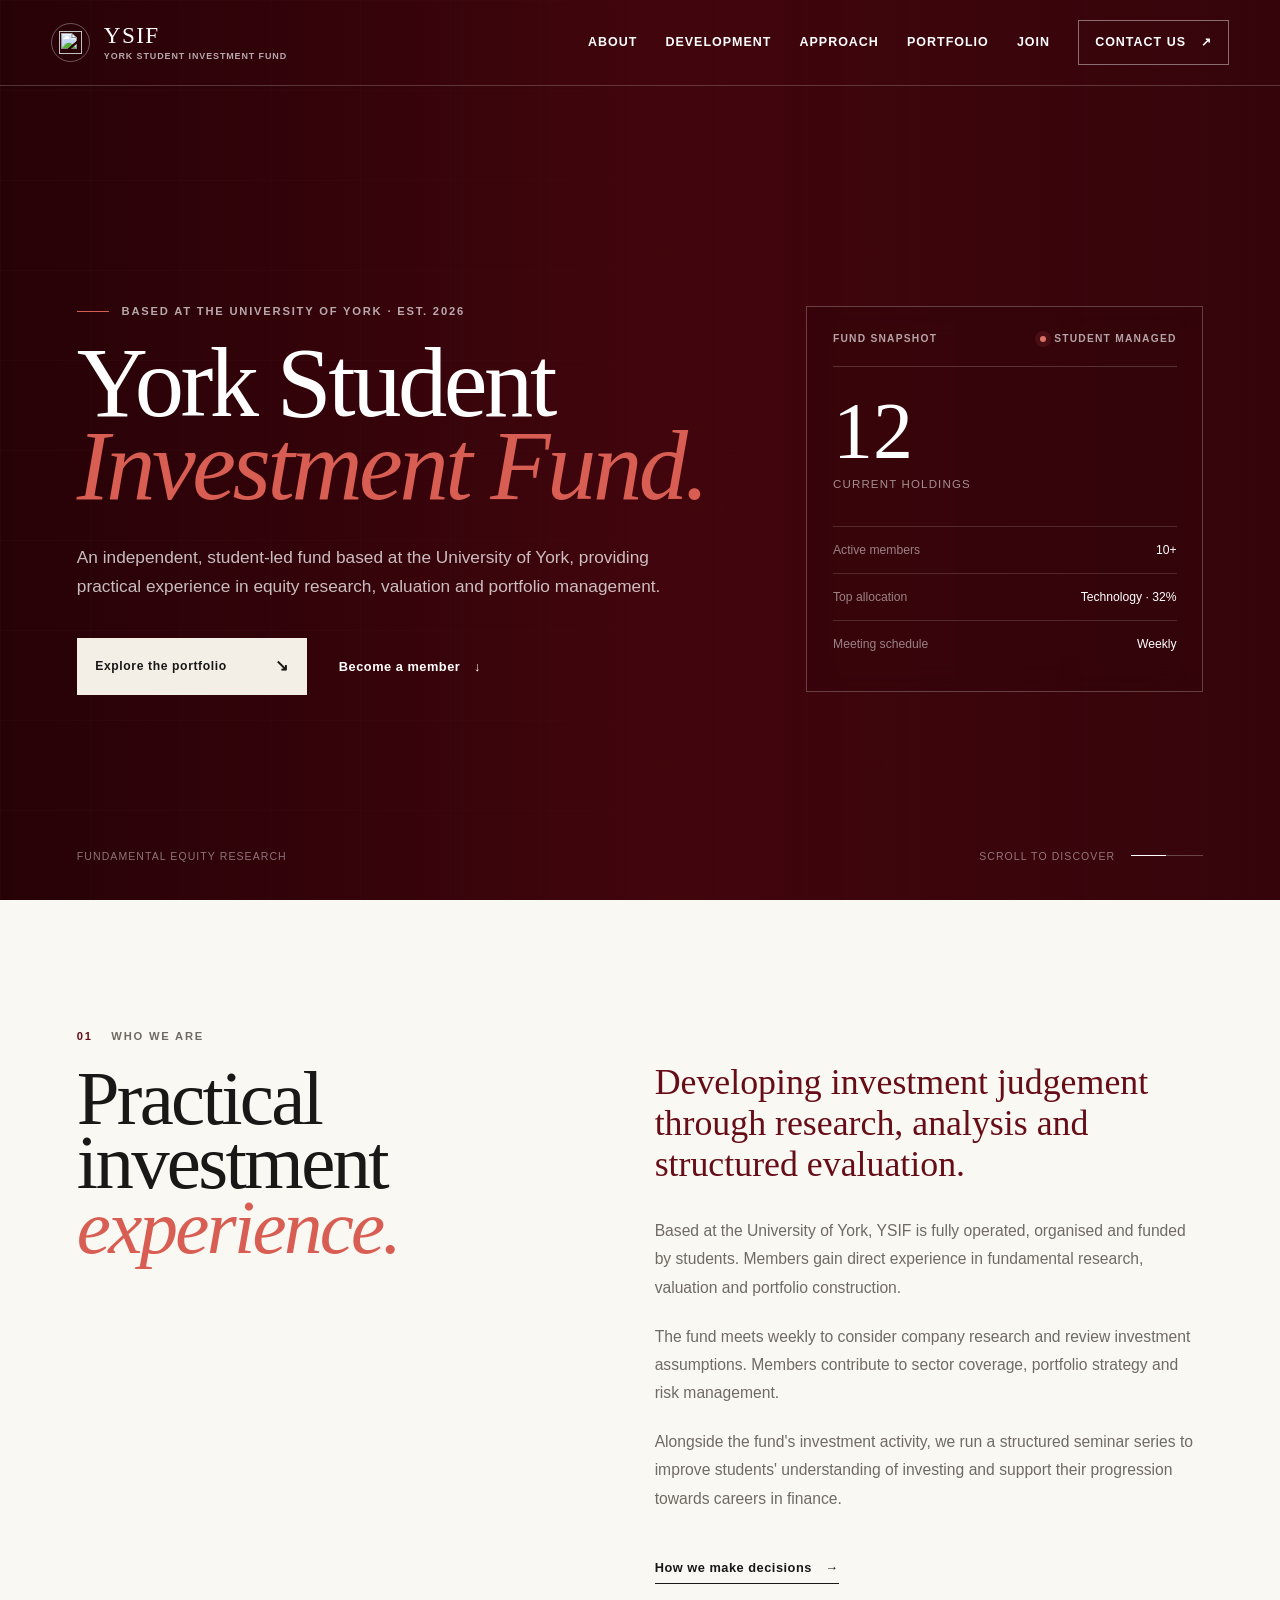
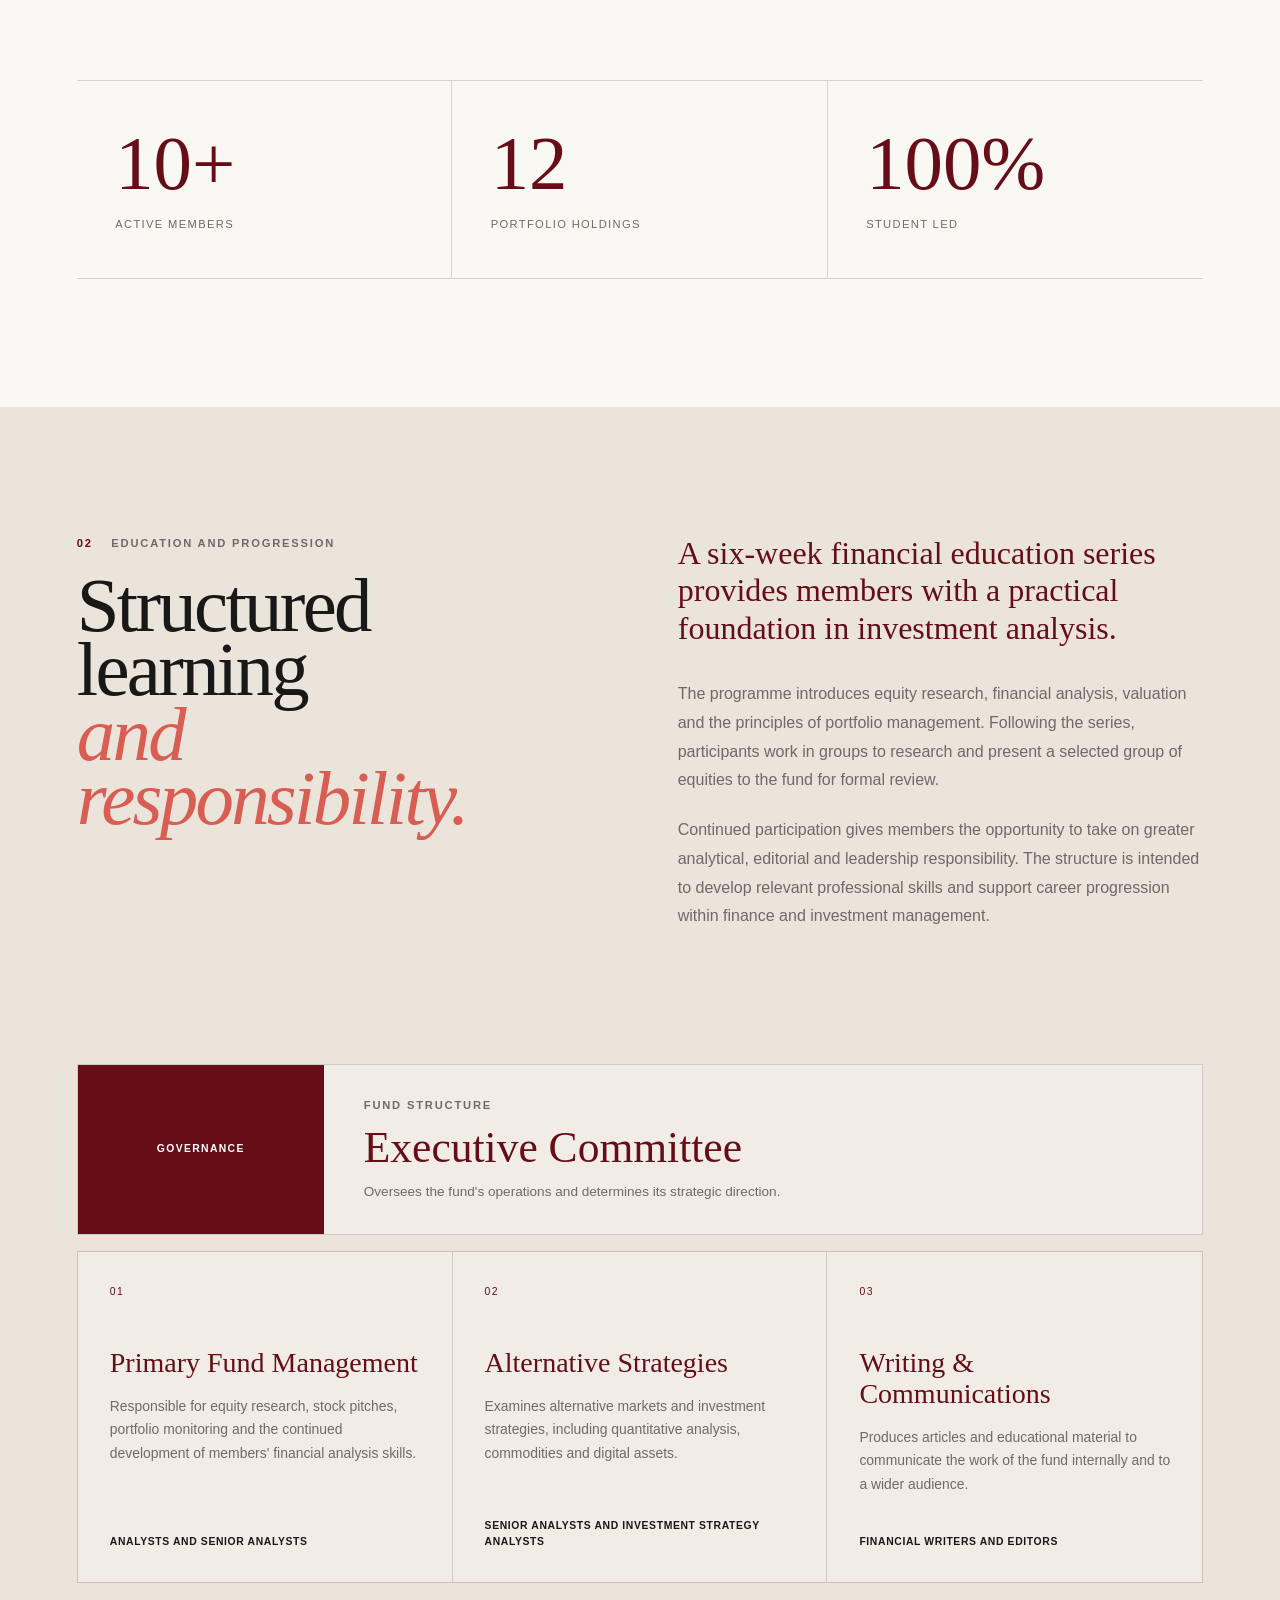
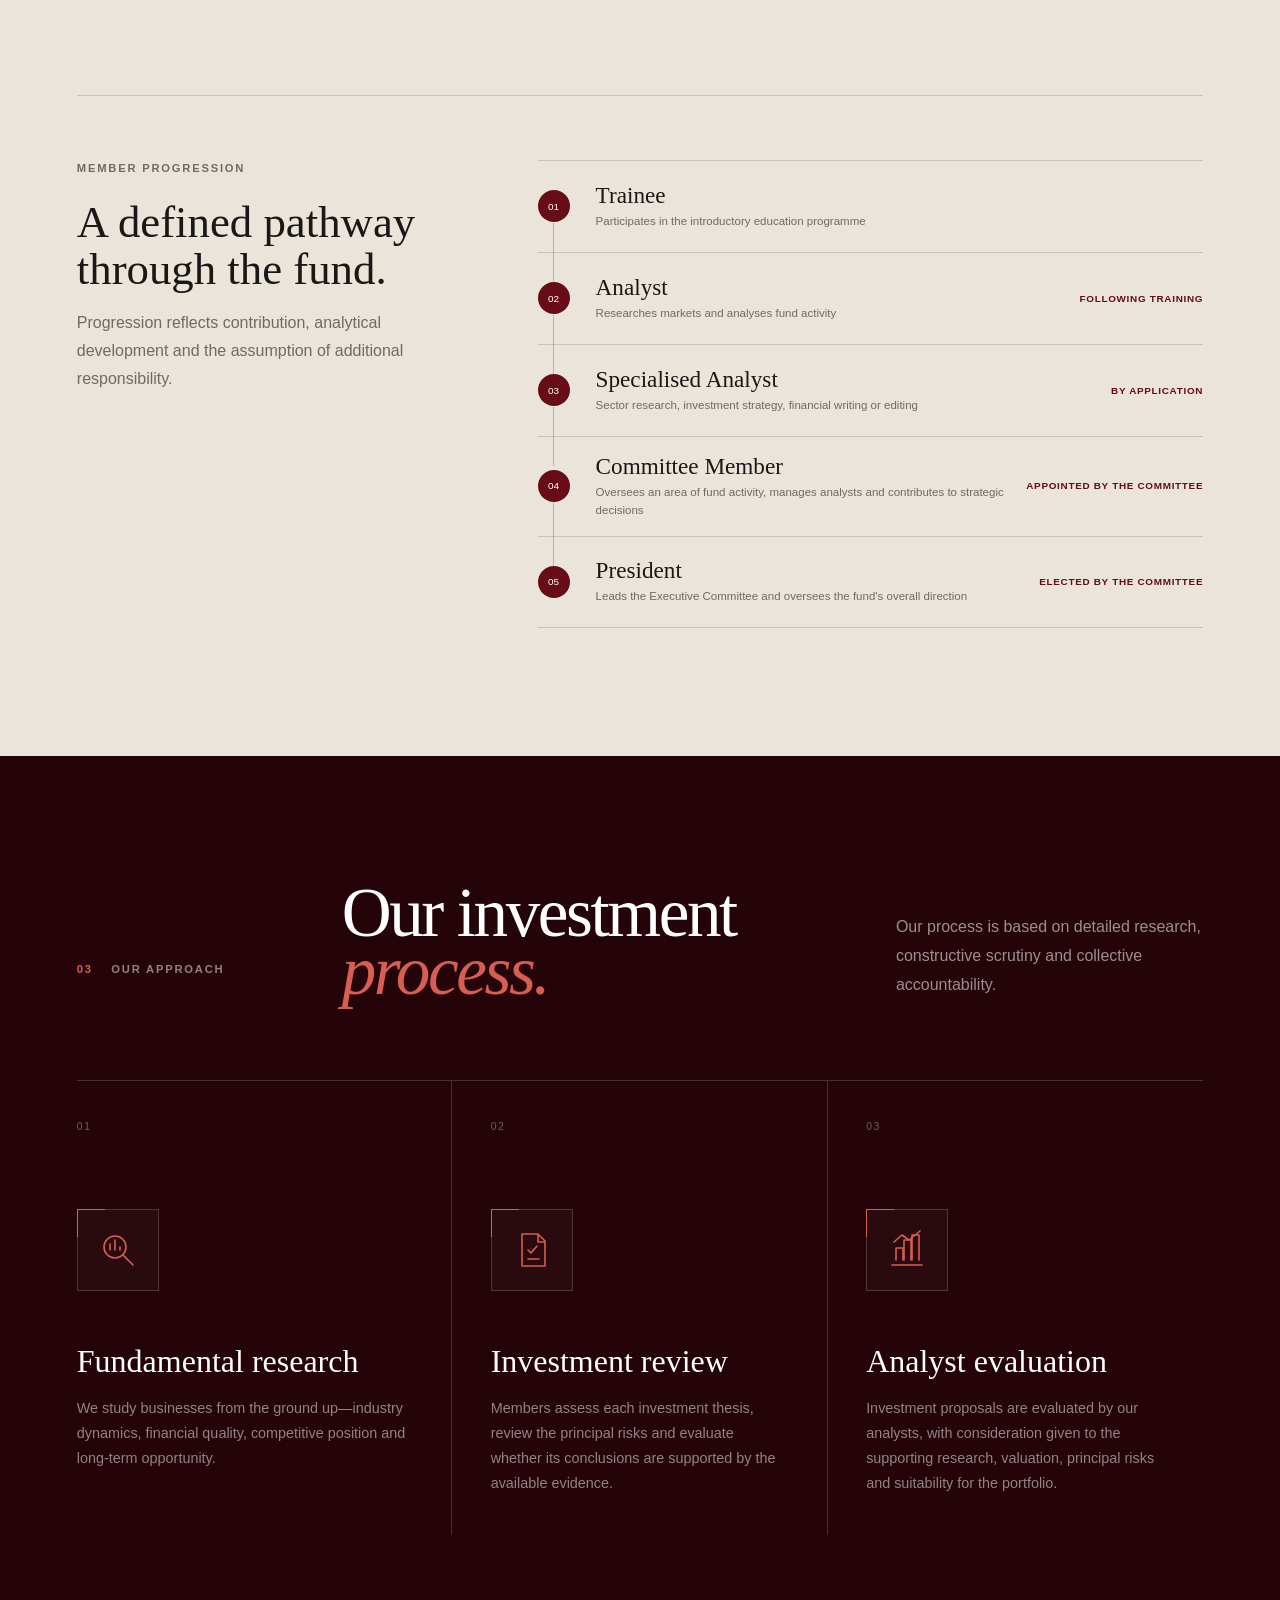
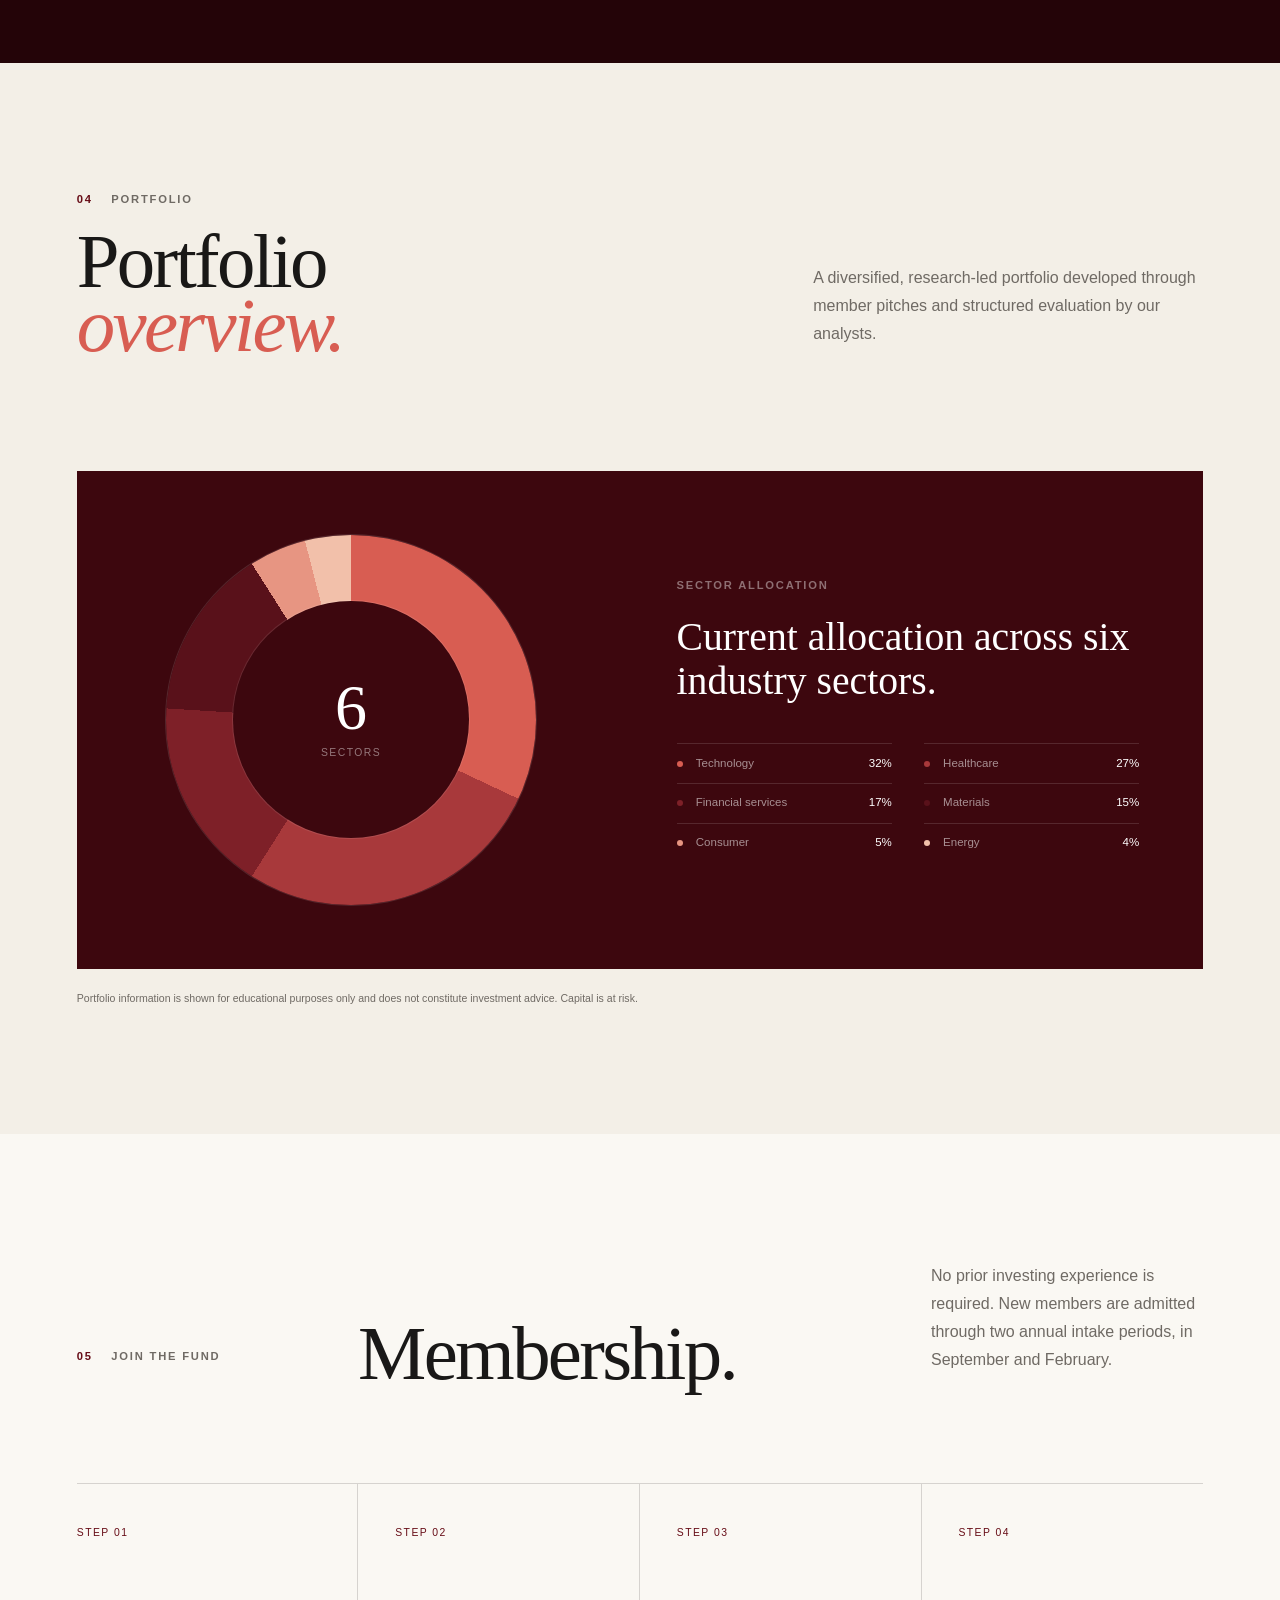
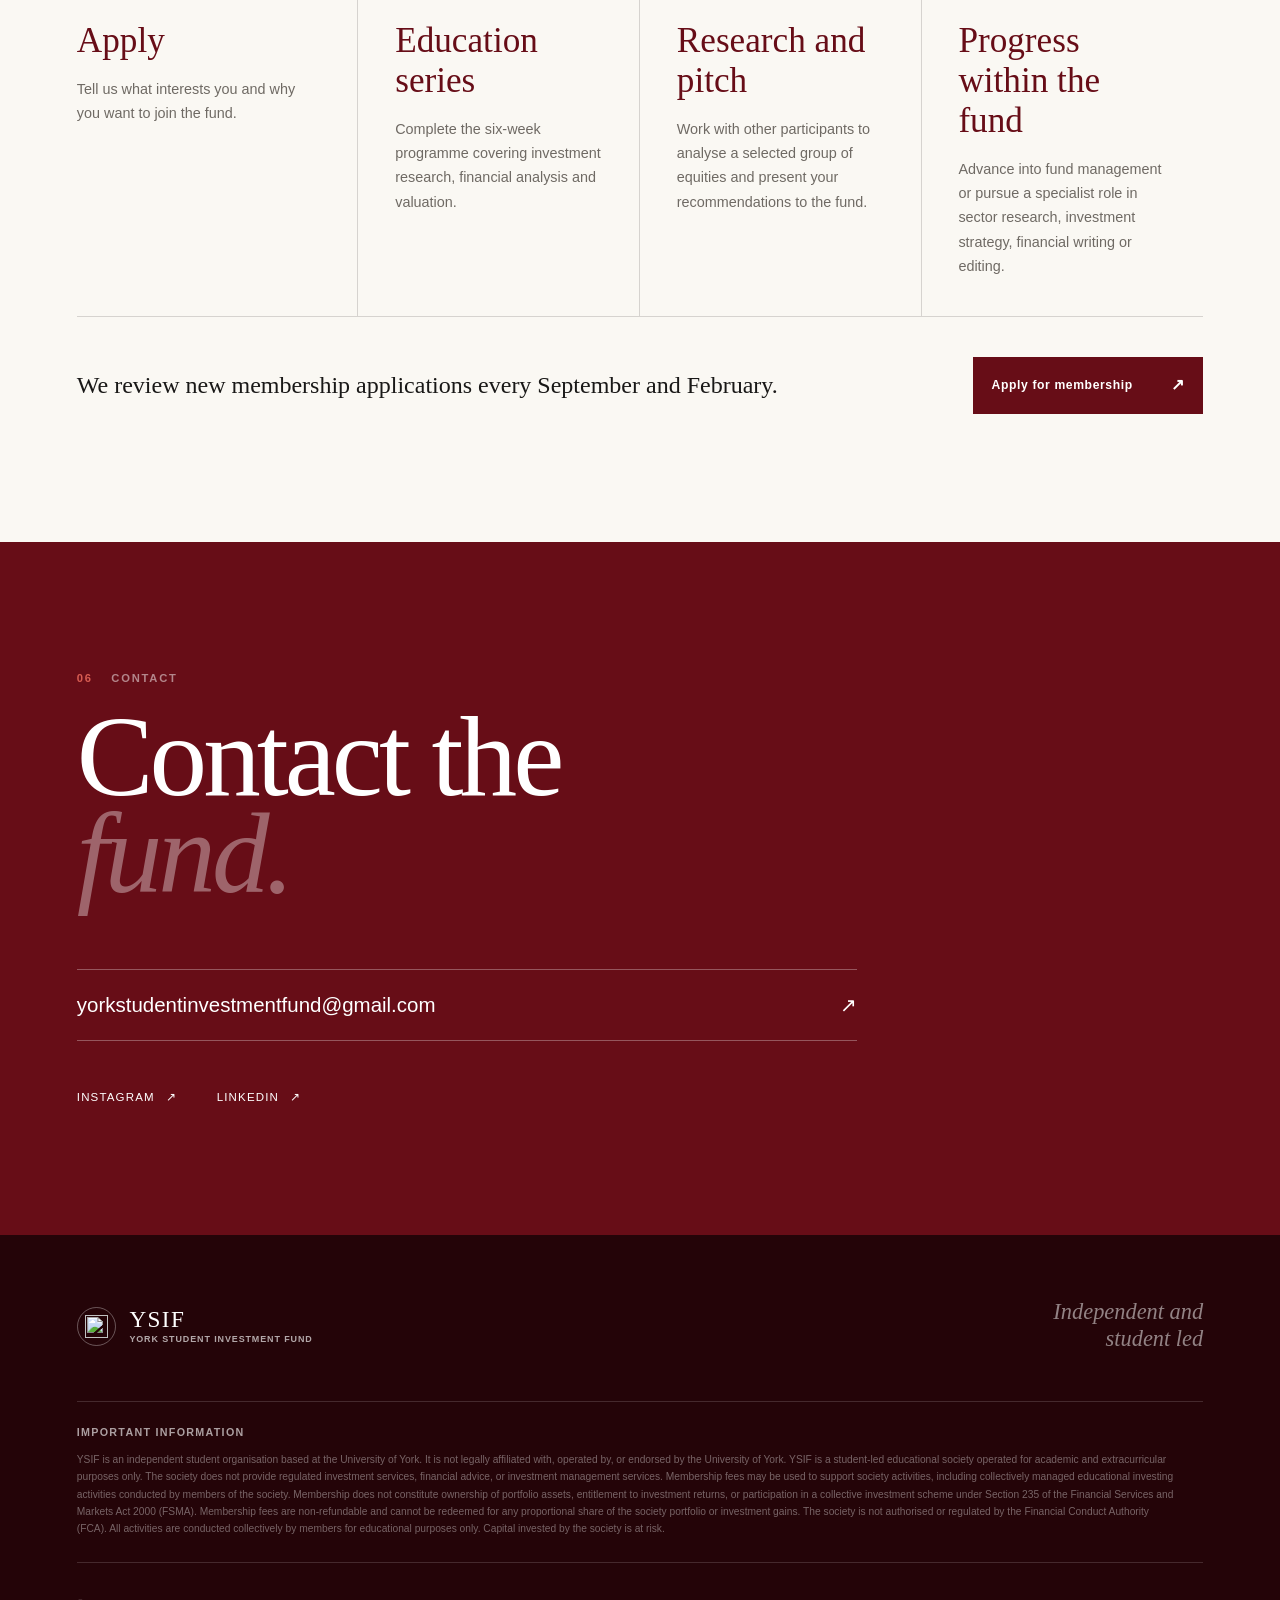
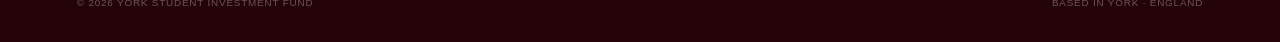
==== commit ad86f7f2: "Add files via upload" ====
--- a/index.html
+++ b/index.html
@@ -1,278 +1,278 @@
-<!doctype html>
-<html lang="en">
-<head>
-  <meta charset="UTF-8">
-  <meta name="viewport" content="width=device-width, initial-scale=1.0">
-  <meta name="description" content="York Student Investment Fund — a student-led fund developing practical investment experience at the University of York.">
-  <meta name="theme-color" content="#5d0b12">
-  <title>York Student Investment Fund</title>
-  <link rel="icon" href="assets/favicon.png" type="image/png">
-  <link rel="preconnect" href="https://fonts.googleapis.com">
-  <link rel="preconnect" href="https://fonts.gstatic.com" crossorigin>
-  <link href="https://fonts.googleapis.com/css2?family=DM+Sans:wght@400;500;600&amp;family=Instrument+Serif:ital@0;1&amp;display=swap" rel="stylesheet">
-  <link rel="stylesheet" href="styles.css">
-</head>
-<body>
-  <a class="skip-link" href="#main">Skip to content</a>
-
-  <header class="site-header" data-header>
-    <a class="brand" href="#top" aria-label="York Student Investment Fund home">
-      <span class="brand-mark"><img src="assets/logo.png" alt=""></span>
-      <span class="brand-copy">
-        <strong>YSIF</strong>
-        <small>York Student Investment Fund</small>
-      </span>
-    </a>
-    <button class="menu-toggle" type="button" aria-expanded="false" aria-controls="site-nav" data-menu-toggle>
-      <span></span><span></span><span></span><span class="sr-only">Open menu</span>
-    </button>
-    <nav class="site-nav" id="site-nav" aria-label="Primary" data-nav>
-      <a href="#about">About</a>
-      <a href="#development">Development</a>
-      <a href="#approach">Approach</a>
-      <a href="#portfolio">Portfolio</a>
-      <a href="#join">Join</a>
-      <a class="nav-cta" href="#contact">Contact us <span aria-hidden="true">↗</span></a>
-    </nav>
-  </header>
-
-  <main id="main">
-    <section class="hero" id="top">
-      <div class="hero-photo" aria-hidden="true"></div>
-      <div class="hero-grid"></div>
-      <div class="hero-content">
-        <p class="eyebrow reveal">Based at the University of York · Est. 2026</p>
-        <h1 class="reveal">York Student<br><em>Investment Fund.</em></h1>
-        <p class="hero-intro reveal">An independent, student-led fund based at the University of York, providing practical experience in equity research, valuation and portfolio management.</p>
-        <div class="hero-actions reveal">
-          <a class="button button-light" href="#portfolio">Explore the portfolio <span>↘</span></a>
-          <a class="text-link" href="#join-application">Become a member <span>↓</span></a>
-        </div>
-      </div>
-
-      <aside class="hero-card reveal" aria-label="Fund snapshot">
-        <div class="card-topline"><span>Fund snapshot</span><span class="live-dot">Student managed</span></div>
-        <div class="hero-stat"><strong data-count="12">12</strong><span>Current holdings</span></div>
-        <div class="snapshot-row"><span>Active members</span><strong>10+</strong></div>
-        <div class="snapshot-row"><span>Top allocation</span><strong>Technology · 32%</strong></div>
-        <div class="snapshot-row"><span>Meeting schedule</span><strong>Weekly</strong></div>
-      </aside>
-
-      <div class="hero-foot">
-        <span>Fundamental equity research</span>
-        <a href="#about">Scroll to discover <span class="scroll-line"></span></a>
-      </div>
-    </section>
-
-    <section class="about section-pad" id="about">
-      <div class="section-heading reveal">
-        <p class="kicker"><span>01</span> Who we are</p>
-        <h2>Practical investment<br><em>experience.</em></h2>
-      </div>
-      <div class="about-copy reveal">
-        <p class="lead">Developing investment judgement through research, analysis and structured evaluation.</p>
-        <p>Based at the University of York, YSIF is fully operated, organised and funded by students. Members gain direct experience in fundamental research, valuation and portfolio construction.</p>
-        <p>The fund meets weekly to consider company research and review investment assumptions. Members contribute to sector coverage, portfolio strategy and risk management.</p>
-        <p>Alongside the fund's investment activity, we run a structured seminar series to improve students' understanding of investing and support their progression towards careers in finance.</p>
-        <a class="inline-link" href="#approach">How we make decisions <span>→</span></a>
-      </div>
-      <div class="about-stats reveal">
-        <div><strong data-count="10" data-suffix="+">10+</strong><span>Active members</span></div>
-        <div><strong data-count="12">12</strong><span>Portfolio holdings</span></div>
-        <div><strong>100%</strong><span>Student led</span></div>
-      </div>
-    </section>
-
-    <section class="development section-pad" id="development">
-      <div class="development-head reveal">
-        <div>
-          <p class="kicker"><span>02</span> Education and progression</p>
-          <h2>Structured learning<br><em>and responsibility.</em></h2>
-        </div>
-        <div class="development-summary">
-          <p class="lead">A six-week financial education series provides members with a practical foundation in investment analysis.</p>
-          <p>The programme introduces equity research, financial analysis, valuation and the principles of portfolio management. Following the series, participants work in groups to research and present a selected group of equities to the fund for formal review.</p>
-          <p>Continued participation gives members the opportunity to take on greater analytical, editorial and leadership responsibility. The structure is intended to develop relevant professional skills and support career progression within finance and investment management.</p>
-        </div>
-      </div>
-
-      <div class="structure-block reveal">
-        <div class="structure-title">
-          <span>Governance</span>
-          <div>
-            <p class="micro-label">Fund structure</p>
-            <h3>Executive Committee</h3>
-            <p>Oversees the fund's operations and determines its strategic direction.</p>
-          </div>
-        </div>
-        <div class="structure-grid">
-          <article>
-            <span>01</span>
-            <h4>Primary Fund Management</h4>
-            <p>Responsible for equity research, stock pitches, portfolio monitoring and the continued development of members' financial analysis skills.</p>
-            <small>Analysts and Senior Analysts</small>
-          </article>
-          <article>
-            <span>02</span>
-            <h4>Alternative Strategies</h4>
-            <p>Examines alternative markets and investment strategies, including quantitative analysis, commodities and digital assets.</p>
-            <small>Senior Analysts and Investment Strategy Analysts</small>
-          </article>
-          <article>
-            <span>03</span>
-            <h4>Writing &amp; Communications</h4>
-            <p>Produces articles and educational material to communicate the work of the fund internally and to a wider audience.</p>
-            <small>Financial Writers and Editors</small>
-          </article>
-        </div>
-      </div>
-
-      <div class="progression reveal">
-        <div class="progression-intro">
-          <p class="micro-label">Member progression</p>
-          <h3>A defined pathway through the fund.</h3>
-          <p>Progression reflects contribution, analytical development and the assumption of additional responsibility.</p>
-        </div>
-        <ol class="progression-path">
-          <li><span>01</span><div><strong>Trainee</strong><small>Participates in the introductory education programme</small></div></li>
-          <li><span>02</span><div><strong>Analyst</strong><small>Researches markets and analyses fund activity</small></div><em>Following training</em></li>
-          <li><span>03</span><div><strong>Specialised Analyst</strong><small>Sector research, investment strategy, financial writing or editing</small></div><em>By application</em></li>
-          <li><span>04</span><div><strong>Committee Member</strong><small>Oversees an area of fund activity, manages analysts and contributes to strategic decisions</small></div><em>Appointed by the Committee</em></li>
-          <li><span>05</span><div><strong>President</strong><small>Leads the Executive Committee and oversees the fund's overall direction</small></div><em>Elected by the Committee</em></li>
-        </ol>
-      </div>
-    </section>
-
-    <section class="approach section-pad" id="approach">
-      <div class="approach-intro reveal">
-        <p class="kicker kicker-light"><span>03</span> Our approach</p>
-        <h2>Our investment<br><em>process.</em></h2>
-        <p>Our process is based on detailed research, constructive scrutiny and collective accountability.</p>
-      </div>
-      <div class="principles">
-        <article class="principle reveal">
-          <span class="principle-num">01</span>
-          <div class="principle-icon" aria-hidden="true">
-            <svg viewBox="0 0 48 48" fill="none">
-              <circle cx="21" cy="21" r="11"></circle>
-              <path d="M29 29l10 10M16 24v-6M21 24v-10M26 24v-3"></path>
-            </svg>
-          </div>
-          <h3>Fundamental research</h3>
-          <p>We study businesses from the ground up—industry dynamics, financial quality, competitive position and long-term opportunity.</p>
-        </article>
-        <article class="principle reveal">
-          <span class="principle-num">02</span>
-          <div class="principle-icon" aria-hidden="true">
-            <svg viewBox="0 0 48 48" fill="none">
-              <path d="M14 8h16l7 7v25H14zM30 8v8h7"></path>
-              <path d="M20 24l3 3 6-7M20 33h11"></path>
-            </svg>
-          </div>
-          <h3>Investment review</h3>
-          <p>Members assess each investment thesis, review the principal risks and evaluate whether its conclusions are supported by the available evidence.</p>
-        </article>
-        <article class="principle reveal">
-          <span class="principle-num">03</span>
-          <div class="principle-icon" aria-hidden="true">
-            <svg viewBox="0 0 48 48" fill="none">
-              <path d="M9 39h30M13 34V22h7v12M21 34V14h7v20M29 34V9h7v25"></path>
-              <path d="M11 16l8-7 7 5 11-9"></path>
-            </svg>
-          </div>
-          <h3>Analyst evaluation</h3>
-          <p>Investment proposals are evaluated by our analysts, with consideration given to the supporting research, valuation, principal risks and suitability for the portfolio.</p>
-        </article>
-      </div>
-    </section>
-
-    <section class="portfolio section-pad" id="portfolio">
-      <div class="portfolio-head reveal">
-        <div>
-          <p class="kicker"><span>04</span> Portfolio</p>
-          <h2>Portfolio<br><em>overview.</em></h2>
-        </div>
-        <p>A diversified, research-led portfolio developed through member pitches and structured evaluation by our analysts.</p>
-      </div>
-
-      <div class="allocation reveal">
-        <div class="allocation-chart" role="img" aria-label="Portfolio sector allocation: Technology 32%, Healthcare 27%, Financial Services 17%, Materials 15%, Consumer 5%, Energy 4%">
-          <div class="allocation-centre"><strong>6</strong><span>Sectors</span></div>
-        </div>
-        <div class="allocation-copy">
-          <p class="micro-label">Sector allocation</p>
-          <h3>Current allocation across six industry sectors.</h3>
-          <div class="legend">
-            <div><i class="c1"></i><span>Technology</span><strong>32%</strong></div>
-            <div><i class="c2"></i><span>Healthcare</span><strong>27%</strong></div>
-            <div><i class="c3"></i><span>Financial services</span><strong>17%</strong></div>
-            <div><i class="c4"></i><span>Materials</span><strong>15%</strong></div>
-            <div><i class="c5"></i><span>Consumer</span><strong>5%</strong></div>
-            <div><i class="c6"></i><span>Energy</span><strong>4%</strong></div>
-          </div>
-        </div>
-      </div>
-
-      <p class="portfolio-note reveal">Portfolio information is shown for educational purposes only and does not constitute investment advice. Capital is at risk.</p>
-    </section>
-
-    <section class="join section-pad" id="join">
-      <div class="join-heading reveal">
-        <p class="kicker"><span>05</span> Join the fund</p>
-        <h2>Membership.</h2>
-        <p>No prior investing experience is required. New members are admitted through two annual intake periods, in September and February.</p>
-      </div>
-      <div class="join-steps">
-        <article class="join-step reveal">
-          <span>Step 01</span><h3>Apply</h3>
-          <p>Tell us what interests you and why you want to join the fund.</p>
-        </article>
-        <article class="join-step reveal">
-          <span>Step 02</span><h3>Education series</h3>
-          <p>Complete the six-week programme covering investment research, financial analysis and valuation.</p>
-        </article>
-        <article class="join-step reveal">
-          <span>Step 03</span><h3>Research and pitch</h3>
-          <p>Work with other participants to analyse a selected group of equities and present your recommendations to the fund.</p>
-        </article>
-        <article class="join-step reveal">
-          <span>Step 04</span><h3>Progress within the fund</h3>
-          <p>Advance into fund management or pursue a specialist role in sector research, investment strategy, financial writing or editing.</p>
-        </article>
-      </div>
-      <div class="join-cta reveal" id="join-application">
-        <p>We review new membership applications every September and February.</p>
-        <a class="button button-burgundy" href="https://docs.google.com/forms/d/e/1FAIpQLScsEZROIhG37NounwCizdPQ0LRBqoYuk6j4_01O0-hogD96ww/viewform?usp=publish-editor" target="_blank" rel="noreferrer">Apply for membership <span>↗</span></a>
-      </div>
-    </section>
-
-    <section class="contact section-pad" id="contact">
-      <div class="contact-mark"><img src="assets/logo.png" alt=""></div>
-      <p class="kicker kicker-light reveal"><span>06</span> Contact</p>
-      <h2 class="reveal">Contact the<br><em>fund.</em></h2>
-      <a class="contact-email reveal" href="mailto:yorkstudentinvestmentfund@gmail.com">yorkstudentinvestmentfund@gmail.com <span>↗</span></a>
-      <div class="social-links reveal">
-        <a href="https://www.instagram.com/ysif_york/" target="_blank" rel="noreferrer">Instagram <span>↗</span></a>
-        <a href="https://www.linkedin.com/company/york-student-investment-fund/" target="_blank" rel="noreferrer">LinkedIn <span>↗</span></a>
-      </div>
-    </section>
-  </main>
-
-  <footer class="footer">
-    <div class="footer-top">
-      <a class="brand footer-brand" href="#top">
-        <span class="brand-mark"><img src="assets/logo.png" alt=""></span>
-        <span class="brand-copy"><strong>YSIF</strong><small>York Student Investment Fund</small></span>
-      </a>
-      <p>Independent and<br>student led</p>
-    </div>
-    <div class="disclaimer">
-      <h2>Important information</h2>
-      <p>YSIF is an independent student organisation based at the University of York. It is not legally affiliated with, operated by, or endorsed by the University of York. YSIF is a student-led educational society operated for academic and extracurricular purposes only. The society does not provide regulated investment services, financial advice, or investment management services. Membership fees may be used to support society activities, including collectively managed educational investing activities conducted by members of the society. Membership does not constitute ownership of portfolio assets, entitlement to investment returns, or participation in a collective investment scheme under Section 235 of the Financial Services and Markets Act 2000 (FSMA). Membership fees are non-refundable and cannot be redeemed for any proportional share of the society portfolio or investment gains. The society is not authorised or regulated by the Financial Conduct Authority (FCA). All activities are conducted collectively by members for educational purposes only. Capital invested by the society is at risk.</p>
-    </div>
-    <div class="footer-bottom"><span>© 2026 York Student Investment Fund</span><span>Based in York · England</span></div>
-  </footer>
-
-  <script src="script.js"></script>
-</body>
-</html>
+<!doctype html>
+<html lang="en">
+<head>
+  <meta charset="UTF-8">
+  <meta name="viewport" content="width=device-width, initial-scale=1.0">
+  <meta name="description" content="York Student Investment Fund — a student-led fund developing practical investment experience at the University of York.">
+  <meta name="theme-color" content="#5d0b12">
+  <title>York Student Investment Fund</title>
+  <link rel="icon" href="assets/favicon.png" type="image/png">
+  <link rel="preconnect" href="https://fonts.googleapis.com">
+  <link rel="preconnect" href="https://fonts.gstatic.com" crossorigin>
+  <link href="https://fonts.googleapis.com/css2?family=DM+Sans:wght@400;500;600&amp;family=Instrument+Serif:ital@0;1&amp;display=swap" rel="stylesheet">
+  <link rel="stylesheet" href="styles.css">
+</head>
+<body>
+  <a class="skip-link" href="#main">Skip to content</a>
+
+  <header class="site-header" data-header>
+    <a class="brand" href="#top" aria-label="York Student Investment Fund home">
+      <span class="brand-mark"><img src="assets/logo.png" alt=""></span>
+      <span class="brand-copy">
+        <strong>YSIF</strong>
+        <small>York Student Investment Fund</small>
+      </span>
+    </a>
+    <button class="menu-toggle" type="button" aria-expanded="false" aria-controls="site-nav" data-menu-toggle>
+      <span></span><span></span><span></span><span class="sr-only">Open menu</span>
+    </button>
+    <nav class="site-nav" id="site-nav" aria-label="Primary" data-nav>
+      <a href="#about">About</a>
+      <a href="#development">Development</a>
+      <a href="#approach">Approach</a>
+      <a href="#portfolio">Portfolio</a>
+      <a href="#join">Join</a>
+      <a class="nav-cta" href="#contact">Contact us <span aria-hidden="true">↗</span></a>
+    </nav>
+  </header>
+
+  <main id="main">
+    <section class="hero" id="top">
+      <div class="hero-photo" aria-hidden="true"></div>
+      <div class="hero-grid"></div>
+      <div class="hero-content">
+        <p class="eyebrow reveal">Based at the University of York · Est. 2026</p>
+        <h1 class="reveal">York Student<br><em>Investment Fund.</em></h1>
+        <p class="hero-intro reveal">An independent, student-led fund based at the University of York, providing practical experience in equity research, valuation and portfolio management.</p>
+        <div class="hero-actions reveal">
+          <a class="button button-light" href="#portfolio">Explore the portfolio <span>↘</span></a>
+          <a class="text-link" href="#join-application">Become a member <span>↓</span></a>
+        </div>
+      </div>
+
+      <aside class="hero-card reveal" aria-label="Fund snapshot">
+        <div class="card-topline"><span>Fund snapshot</span><span class="live-dot">Student managed</span></div>
+        <div class="hero-stat"><strong data-count="12">12</strong><span>Current holdings</span></div>
+        <div class="snapshot-row"><span>Active members</span><strong>10+</strong></div>
+        <div class="snapshot-row"><span>Top allocation</span><strong>Technology · 32%</strong></div>
+        <div class="snapshot-row"><span>Meeting schedule</span><strong>Weekly</strong></div>
+      </aside>
+
+      <div class="hero-foot">
+        <span>Fundamental equity research</span>
+        <a href="#about">Scroll to discover <span class="scroll-line"></span></a>
+      </div>
+    </section>
+
+    <section class="about section-pad" id="about">
+      <div class="section-heading reveal">
+        <p class="kicker"><span>01</span> Who we are</p>
+        <h2>Practical investment<br><em>experience.</em></h2>
+      </div>
+      <div class="about-copy reveal">
+        <p class="lead">Developing investment judgement through research, analysis and structured evaluation.</p>
+        <p>Based at the University of York, YSIF is fully operated, organised and funded by students. Members gain direct experience in fundamental research, valuation and portfolio construction.</p>
+        <p>The fund meets weekly to consider company research and review investment assumptions. Members contribute to sector coverage, portfolio strategy and risk management.</p>
+        <p>Alongside the fund's investment activity, we run a structured seminar series to improve students' understanding of investing and support their progression towards careers in finance.</p>
+        <a class="inline-link" href="#approach">How we make decisions <span>→</span></a>
+      </div>
+      <div class="about-stats reveal">
+        <div><strong data-count="10" data-suffix="+">10+</strong><span>Active members</span></div>
+        <div><strong data-count="12">12</strong><span>Portfolio holdings</span></div>
+        <div><strong>100%</strong><span>Student led</span></div>
+      </div>
+    </section>
+
+    <section class="development section-pad" id="development">
+      <div class="development-head reveal">
+        <div>
+          <p class="kicker"><span>02</span> Education and progression</p>
+          <h2>Structured learning<br><em>and responsibility.</em></h2>
+        </div>
+        <div class="development-summary">
+          <p class="lead">A six-week financial education series provides members with a practical foundation in investment analysis.</p>
+          <p>The programme introduces equity research, financial analysis, valuation and the principles of portfolio management. Following the series, participants work in groups to research and present a selected group of equities to the fund for formal review.</p>
+          <p>Continued participation gives members the opportunity to take on greater analytical, editorial and leadership responsibility. The structure is intended to develop relevant professional skills and support career progression within finance and investment management.</p>
+        </div>
+      </div>
+
+      <div class="structure-block reveal">
+        <div class="structure-title">
+          <span>Governance</span>
+          <div>
+            <p class="micro-label">Fund structure</p>
+            <h3>Executive Committee</h3>
+            <p>Oversees the fund's operations and determines its strategic direction.</p>
+          </div>
+        </div>
+        <div class="structure-grid">
+          <article>
+            <span>01</span>
+            <h4>Primary Fund Management</h4>
+            <p>Responsible for equity research, stock pitches, portfolio monitoring and the continued development of members' financial analysis skills.</p>
+            <small>Analysts and Senior Analysts</small>
+          </article>
+          <article>
+            <span>02</span>
+            <h4>Alternative Strategies</h4>
+            <p>Examines alternative markets and investment strategies, including quantitative analysis, commodities and digital assets.</p>
+            <small>Senior Analysts and Investment Strategy Analysts</small>
+          </article>
+          <article>
+            <span>03</span>
+            <h4>Writing &amp; Communications</h4>
+            <p>Produces articles and educational material to communicate the work of the fund internally and to a wider audience.</p>
+            <small>Financial Writers and Editors</small>
+          </article>
+        </div>
+      </div>
+
+      <div class="progression reveal">
+        <div class="progression-intro">
+          <p class="micro-label">Member progression</p>
+          <h3>A defined pathway through the fund.</h3>
+          <p>Progression reflects contribution, analytical development and the assumption of additional responsibility.</p>
+        </div>
+        <ol class="progression-path">
+          <li><span>01</span><div><strong>Trainee</strong><small>Participates in the introductory education programme</small></div></li>
+          <li><span>02</span><div><strong>Analyst</strong><small>Researches markets and analyses fund activity</small></div><em>Following training</em></li>
+          <li><span>03</span><div><strong>Specialised Analyst</strong><small>Sector research, investment strategy, financial writing or editing</small></div><em>By application</em></li>
+          <li><span>04</span><div><strong>Committee Member</strong><small>Oversees an area of fund activity, manages analysts and contributes to strategic decisions</small></div><em>Appointed by the Committee</em></li>
+          <li><span>05</span><div><strong>President</strong><small>Leads the Executive Committee and oversees the fund's overall direction</small></div><em>Elected by the Committee</em></li>
+        </ol>
+      </div>
+    </section>
+
+    <section class="approach section-pad" id="approach">
+      <div class="approach-intro reveal">
+        <p class="kicker kicker-light"><span>03</span> Our approach</p>
+        <h2>Our investment<br><em>process.</em></h2>
+        <p>Our process is based on detailed research, constructive scrutiny and collective accountability.</p>
+      </div>
+      <div class="principles">
+        <article class="principle reveal">
+          <span class="principle-num">01</span>
+          <div class="principle-icon" aria-hidden="true">
+            <svg viewBox="0 0 48 48" fill="none">
+              <circle cx="21" cy="21" r="11"></circle>
+              <path d="M29 29l10 10M16 24v-6M21 24v-10M26 24v-3"></path>
+            </svg>
+          </div>
+          <h3>Fundamental research</h3>
+          <p>We study businesses from the ground up—industry dynamics, financial quality, competitive position and long-term opportunity.</p>
+        </article>
+        <article class="principle reveal">
+          <span class="principle-num">02</span>
+          <div class="principle-icon" aria-hidden="true">
+            <svg viewBox="0 0 48 48" fill="none">
+              <path d="M14 8h16l7 7v25H14zM30 8v8h7"></path>
+              <path d="M20 24l3 3 6-7M20 33h11"></path>
+            </svg>
+          </div>
+          <h3>Investment review</h3>
+          <p>Members assess each investment thesis, review the principal risks and evaluate whether its conclusions are supported by the available evidence.</p>
+        </article>
+        <article class="principle reveal">
+          <span class="principle-num">03</span>
+          <div class="principle-icon" aria-hidden="true">
+            <svg viewBox="0 0 48 48" fill="none">
+              <path d="M9 39h30M13 34V22h7v12M21 34V14h7v20M29 34V9h7v25"></path>
+              <path d="M11 16l8-7 7 5 11-9"></path>
+            </svg>
+          </div>
+          <h3>Analyst evaluation</h3>
+          <p>Investment proposals are evaluated by our analysts, with consideration given to the supporting research, valuation, principal risks and suitability for the portfolio.</p>
+        </article>
+      </div>
+    </section>
+
+    <section class="portfolio section-pad" id="portfolio">
+      <div class="portfolio-head reveal">
+        <div>
+          <p class="kicker"><span>04</span> Portfolio</p>
+          <h2>Portfolio<br><em>overview.</em></h2>
+        </div>
+        <p>A diversified, research-led portfolio developed through member pitches and structured evaluation by our analysts.</p>
+      </div>
+
+      <div class="allocation reveal">
+        <div class="allocation-chart" role="img" aria-label="Portfolio sector allocation: Technology 32%, Healthcare 27%, Financial Services 17%, Materials 15%, Consumer 5%, Energy 4%">
+          <div class="allocation-centre"><strong>6</strong><span>Sectors</span></div>
+        </div>
+        <div class="allocation-copy">
+          <p class="micro-label">Sector allocation</p>
+          <h3>Current allocation across six industry sectors.</h3>
+          <div class="legend">
+            <div><i class="c1"></i><span>Technology</span><strong>32%</strong></div>
+            <div><i class="c2"></i><span>Healthcare</span><strong>27%</strong></div>
+            <div><i class="c3"></i><span>Financial services</span><strong>17%</strong></div>
+            <div><i class="c4"></i><span>Materials</span><strong>15%</strong></div>
+            <div><i class="c5"></i><span>Consumer</span><strong>5%</strong></div>
+            <div><i class="c6"></i><span>Energy</span><strong>4%</strong></div>
+          </div>
+        </div>
+      </div>
+
+      <p class="portfolio-note reveal">Portfolio information is shown for educational purposes only and does not constitute investment advice. Capital is at risk.</p>
+    </section>
+
+    <section class="join section-pad" id="join">
+      <div class="join-heading reveal">
+        <p class="kicker"><span>05</span> Join the fund</p>
+        <h2>Membership.</h2>
+        <p>No prior investing experience is required. New members are admitted through two annual intake periods, in September and February.</p>
+      </div>
+      <div class="join-steps">
+        <article class="join-step reveal">
+          <span>Step 01</span><h3>Apply</h3>
+          <p>Tell us what interests you and why you want to join the fund.</p>
+        </article>
+        <article class="join-step reveal">
+          <span>Step 02</span><h3>Education series</h3>
+          <p>Complete the six-week programme covering investment research, financial analysis and valuation.</p>
+        </article>
+        <article class="join-step reveal">
+          <span>Step 03</span><h3>Research and pitch</h3>
+          <p>Work with other participants to analyse a selected group of equities and present your recommendations to the fund.</p>
+        </article>
+        <article class="join-step reveal">
+          <span>Step 04</span><h3>Progress within the fund</h3>
+          <p>Advance into fund management or pursue a specialist role in sector research, investment strategy, financial writing or editing.</p>
+        </article>
+      </div>
+      <div class="join-cta reveal" id="join-application">
+        <p>We review new membership applications every September and February.</p>
+        <a class="button button-burgundy" href="https://docs.google.com/forms/d/e/1FAIpQLScsEZROIhG37NounwCizdPQ0LRBqoYuk6j4_01O0-hogD96ww/viewform?usp=publish-editor" target="_blank" rel="noreferrer">Apply for membership <span>↗</span></a>
+      </div>
+    </section>
+
+    <section class="contact section-pad" id="contact">
+      <div class="contact-mark"><img src="assets/logo.png" alt=""></div>
+      <p class="kicker kicker-light reveal"><span>06</span> Contact</p>
+      <h2 class="reveal">Contact the<br><em>fund.</em></h2>
+      <a class="contact-email reveal" href="mailto:yorkstudentinvestmentfund@gmail.com">yorkstudentinvestmentfund@gmail.com <span>↗</span></a>
+      <div class="social-links reveal">
+        <a href="https://www.instagram.com/ysif_york/" target="_blank" rel="noreferrer">Instagram <span>↗</span></a>
+        <a href="https://www.linkedin.com/company/york-student-investment-fund/" target="_blank" rel="noreferrer">LinkedIn <span>↗</span></a>
+      </div>
+    </section>
+  </main>
+
+  <footer class="footer">
+    <div class="footer-top">
+      <a class="brand footer-brand" href="#top">
+        <span class="brand-mark"><img src="assets/logo.png" alt=""></span>
+        <span class="brand-copy"><strong>YSIF</strong><small>York Student Investment Fund</small></span>
+      </a>
+      <p>Independent and<br>student led</p>
+    </div>
+    <div class="disclaimer">
+      <h2>Important information</h2>
+      <p>YSIF is an independent student organisation based at the University of York. It is not legally affiliated with, operated by, or endorsed by the University of York. YSIF is a student-led educational society operated for academic and extracurricular purposes only. The society does not provide regulated investment services, financial advice, or investment management services. Membership fees may be used to support society activities, including collectively managed educational investing activities conducted by members of the society. Membership does not constitute ownership of portfolio assets, entitlement to investment returns, or participation in a collective investment scheme under Section 235 of the Financial Services and Markets Act 2000 (FSMA). Membership fees are non-refundable and cannot be redeemed for any proportional share of the society portfolio or investment gains. The society is not authorised or regulated by the Financial Conduct Authority (FCA). All activities are conducted collectively by members for educational purposes only. Capital invested by the society is at risk.</p>
+    </div>
+    <div class="footer-bottom"><span>© 2026 York Student Investment Fund</span><span>Based in York · England</span></div>
+  </footer>
+
+  <script src="script.js"></script>
+</body>
+</html>
--- a/styles.css
+++ b/styles.css
@@ -0,0 +1,273 @@
+:root {
+  --burgundy: #670d17;
+  --burgundy-dark: #3d070e;
+  --burgundy-deep: #240408;
+  --coral: #d85d52;
+  --ivory: #f3efe7;
+  --paper: #faf8f3;
+  --ink: #191817;
+  --muted: #6f6a64;
+  --line: rgba(25,24,23,.16);
+  --serif: "Instrument Serif", Georgia, serif;
+  --sans: "DM Sans", Arial, sans-serif;
+}
+
+*, *::before, *::after { box-sizing: border-box; }
+html { scroll-behavior: smooth; }
+body { margin: 0; background: var(--paper); color: var(--ink); font-family: var(--sans); font-size: 16px; line-height: 1.55; }
+body.menu-open { overflow: hidden; }
+a { color: inherit; }
+img { display: block; max-width: 100%; }
+button, a { -webkit-tap-highlight-color: transparent; }
+.sr-only { position: absolute; width: 1px; height: 1px; padding: 0; margin: -1px; overflow: hidden; clip: rect(0,0,0,0); white-space: nowrap; border: 0; }
+.skip-link { position: fixed; top: -100px; left: 1rem; z-index: 1000; padding: .8rem 1rem; background: #fff; color: #000; }
+.skip-link:focus { top: 1rem; }
+
+.site-header { position: fixed; z-index: 100; top: 0; left: 0; width: 100%; height: 86px; padding: 0 clamp(1.25rem,4vw,4.75rem); display: flex; align-items: center; justify-content: space-between; color: #fff; border-bottom: 1px solid rgba(255,255,255,.2); transition: background .35s, height .35s, color .35s, border-color .35s; }
+.site-header.scrolled { height: 72px; background: rgba(250,248,243,.94); color: var(--ink); border-color: var(--line); backdrop-filter: blur(18px); }
+.brand { display: inline-flex; align-items: center; gap: .85rem; text-decoration: none; }
+.brand-mark { width: 39px; height: 39px; display: grid; place-items: center; border: 1px solid rgba(255,255,255,.32); border-radius: 50%; }
+.brand-mark img { width: 23px; height: 23px; object-fit: contain; }
+.site-header.scrolled .brand-mark { background: var(--burgundy); border-color: var(--burgundy); }
+.brand-copy { display: grid; line-height: 1.05; }
+.brand-copy strong { font: 400 1.45rem/1 var(--serif); letter-spacing: .06em; }
+.brand-copy small { margin-top: .28rem; font-size: .56rem; font-weight: 600; letter-spacing: .1em; text-transform: uppercase; opacity: .65; }
+.site-nav { display: flex; align-items: center; gap: clamp(1.2rem,2.2vw,2.6rem); }
+.site-nav a { position: relative; text-decoration: none; font-size: .78rem; font-weight: 600; letter-spacing: .08em; text-transform: uppercase; }
+.site-nav > a:not(.nav-cta)::after { content: ""; position: absolute; right: 0; bottom: -.5rem; left: 0; height: 1px; background: currentColor; transform: scaleX(0); transform-origin: right; transition: transform .25s; }
+.site-nav > a:hover::after, .site-nav > a.active::after { transform: scaleX(1); transform-origin: left; }
+.nav-cta { padding: .75rem 1rem; border: 1px solid rgba(255,255,255,.42); }
+.site-header.scrolled .nav-cta { border-color: var(--line); }
+.nav-cta span { margin-left: .65rem; }
+.menu-toggle { display: none; width: 42px; height: 42px; border: 0; background: transparent; color: inherit; }
+.menu-toggle > span:not(.sr-only) { display: block; width: 22px; height: 1px; margin: 5px auto; background: currentColor; transition: .25s; }
+
+.hero { position: relative; min-height: 820px; height: min(920px,100svh); overflow: hidden; display: grid; grid-template-columns: minmax(0,1fr) minmax(330px,31vw); grid-template-rows: 1fr auto; padding: 150px clamp(1.25rem,6vw,7.5rem) 36px; color: #fff; background: var(--burgundy-dark); }
+.hero::after { content: ""; position: absolute; inset: 0; z-index: 1; background: linear-gradient(90deg, rgba(37,2,7,.94) 0%, rgba(67,5,13,.82) 52%, rgba(44,3,8,.46) 100%); }
+.hero-photo { position: absolute; inset: 0; background: url("assets/ysif-background.png") 74% center/cover no-repeat; transform: scale(1.04); animation: heroZoom 12s ease-out both; }
+@keyframes heroZoom { to { transform: scale(1); } }
+.hero-grid { position: absolute; z-index: 2; inset: 0; opacity: .14; background-image: linear-gradient(rgba(255,255,255,.13) 1px,transparent 1px),linear-gradient(90deg,rgba(255,255,255,.13) 1px,transparent 1px); background-size: 90px 90px; mask-image: linear-gradient(90deg,#000,transparent 78%); }
+.hero-content { position: relative; z-index: 3; align-self: center; max-width: 820px; padding-right: 4rem; }
+.eyebrow, .kicker, .micro-label { margin: 0 0 1.35rem; font-size: .7rem; font-weight: 600; letter-spacing: .16em; text-transform: uppercase; }
+.eyebrow { color: rgba(255,255,255,.66); }
+.eyebrow::before { content: ""; display: inline-block; width: 32px; height: 1px; margin: 0 .8rem .2rem 0; background: var(--coral); }
+.hero h1, h2 { margin: 0; font: 400 clamp(4.2rem,7.7vw,8.4rem)/.84 var(--serif); letter-spacing: -.035em; }
+.hero h1 em, h2 em { font-weight: 400; color: var(--coral); }
+.hero-intro { max-width: 590px; margin: 2.2rem 0 0; color: rgba(255,255,255,.74); font-size: clamp(1rem,1.35vw,1.18rem); line-height: 1.7; }
+.hero-actions { display: flex; align-items: center; gap: 2rem; margin-top: 2.3rem; }
+.button { display: inline-flex; align-items: center; justify-content: space-between; min-width: 230px; padding: 1rem 1.15rem; text-decoration: none; font-size: .76rem; font-weight: 600; letter-spacing: .05em; transition: transform .25s, background .25s, color .25s; }
+.button:hover { transform: translateY(-3px); }
+.button span { font-size: 1rem; }
+.button-light { color: var(--ink); background: var(--ivory); }
+.text-link, .inline-link { text-decoration: none; font-size: .8rem; font-weight: 600; letter-spacing: .04em; }
+.text-link span, .inline-link span { display: inline-block; margin-left: .6rem; transition: transform .25s; }
+.text-link:hover span, .inline-link:hover span { transform: translateX(5px); }
+.hero-card { position: relative; z-index: 3; align-self: center; padding: 1.5rem 1.6rem; border: 1px solid rgba(255,255,255,.24); background: rgba(45,3,9,.36); backdrop-filter: blur(12px); }
+.card-topline { display: flex; justify-content: space-between; padding-bottom: 1.25rem; border-bottom: 1px solid rgba(255,255,255,.18); color: rgba(255,255,255,.64); font-size: .64rem; font-weight: 600; letter-spacing: .12em; text-transform: uppercase; }
+.live-dot::before { content: ""; display: inline-block; width: 6px; height: 6px; margin-right: .5rem; border-radius: 50%; background: #dc746b; box-shadow: 0 0 0 5px rgba(216,93,82,.12); }
+.hero-stat { display: grid; padding: 2rem 0; }
+.hero-stat strong { font: 400 5rem/.8 var(--serif); }
+.hero-stat span { margin-top: .8rem; color: rgba(255,255,255,.55); font-size: .72rem; text-transform: uppercase; letter-spacing: .1em; }
+.snapshot-row { display: flex; justify-content: space-between; gap: 1rem; padding: .85rem 0; border-top: 1px solid rgba(255,255,255,.14); font-size: .76rem; }
+.snapshot-row span { color: rgba(255,255,255,.5); }
+.snapshot-row strong { font-weight: 500; text-align: right; }
+.hero-foot { position: relative; z-index: 3; grid-column: 1/-1; display: flex; justify-content: space-between; align-items: center; color: rgba(255,255,255,.45); font-size: .66rem; letter-spacing: .1em; text-transform: uppercase; }
+.hero-foot a { display: flex; align-items: center; text-decoration: none; }
+.scroll-line { display: inline-block; width: 72px; height: 1px; margin-left: 1rem; overflow: hidden; background: rgba(255,255,255,.25); }
+.scroll-line::after { content: ""; display: block; width: 35px; height: 1px; background: #fff; animation: scroll 2s infinite ease-in-out; }
+@keyframes scroll { from { transform: translateX(-35px); } to { transform: translateX(72px); } }
+
+.section-pad { padding: clamp(5rem,10vw,9rem) clamp(1.25rem,6vw,7.5rem); }
+.kicker { color: var(--muted); }
+.kicker span { display: inline-block; margin-right: .85rem; color: var(--burgundy); }
+.about { display: grid; grid-template-columns: minmax(260px,.82fr) minmax(320px,1fr); column-gap: clamp(4rem,10vw,11rem); row-gap: 6rem; background: var(--paper); }
+.section-heading h2, .portfolio h2, .join h2 { font-size: clamp(3.7rem,6vw,7rem); }
+.about-copy { padding-top: 2.1rem; }
+.about-copy .lead { margin: 0 0 2rem; color: var(--burgundy); font: 400 clamp(1.8rem,2.8vw,2.65rem)/1.15 var(--serif); }
+.about-copy > p:not(.lead) { color: var(--muted); max-width: 640px; margin: 0 0 1.3rem; font-size: .98rem; line-height: 1.8; }
+.inline-link { display: inline-block; margin-top: 1.5rem; padding-bottom: .35rem; border-bottom: 1px solid var(--ink); }
+.about-stats { grid-column: 1/-1; display: grid; grid-template-columns: repeat(3,1fr); border-top: 1px solid var(--line); border-bottom: 1px solid var(--line); }
+.about-stats > div { padding: 2.8rem clamp(1.2rem,3vw,3rem); border-right: 1px solid var(--line); }
+.about-stats > div:last-child { border: 0; }
+.about-stats strong { display: block; color: var(--burgundy); font: 400 clamp(3.8rem,6vw,6.5rem)/1 var(--serif); }
+.about-stats span { display: block; margin-top: .8rem; color: var(--muted); font-size: .7rem; letter-spacing: .12em; text-transform: uppercase; }
+
+.development { background: #eae4da; }
+.development-head { display: grid; grid-template-columns: minmax(320px,.9fr) minmax(360px,1fr); gap: clamp(4rem,10vw,11rem); align-items: start; }
+.development h2 { font-size: clamp(3.7rem,6vw,7rem); }
+.development-summary .lead { margin: 0 0 2rem; color: var(--burgundy); font: 400 clamp(1.65rem,2.5vw,2.35rem)/1.18 var(--serif); }
+.development-summary > p:not(.lead) { margin: 0 0 1.3rem; color: var(--muted); line-height: 1.8; }
+.structure-block { margin-top: 7rem; }
+.structure-title { display: grid; grid-template-columns: minmax(110px,.28fr) 1fr; align-items: stretch; border: 1px solid var(--line); background: rgba(250,248,243,.5); }
+.structure-title > span { display: grid; place-items: center; padding: 2rem 1rem; color: #fff; background: var(--burgundy); font-size: .65rem; font-weight: 600; letter-spacing: .13em; text-transform: uppercase; }
+.structure-title > div { padding: 2rem 2.5rem; }
+.structure-title .micro-label { margin-bottom: .7rem; color: var(--muted); }
+.structure-title h3 { margin: 0; color: var(--burgundy); font: 400 clamp(2rem,3.4vw,3.4rem)/1.05 var(--serif); }
+.structure-title > div > p:last-child { margin: .6rem 0 0; color: var(--muted); font-size: .85rem; }
+.structure-grid { display: grid; grid-template-columns: repeat(3,1fr); margin-top: 1rem; border: 1px solid var(--line); }
+.structure-grid article { min-height: 330px; display: flex; flex-direction: column; padding: 2rem; border-right: 1px solid var(--line); background: rgba(250,248,243,.5); }
+.structure-grid article:last-child { border: 0; }
+.structure-grid article > span { color: var(--burgundy); font-size: .65rem; letter-spacing: .14em; }
+.structure-grid h4 { margin: 3rem 0 1rem; color: var(--burgundy); font: 400 1.75rem/1.1 var(--serif); }
+.structure-grid p { margin: 0; color: var(--muted); font-size: .87rem; line-height: 1.7; }
+.structure-grid small { margin-top: auto; padding-top: 2rem; color: var(--ink); font-size: .65rem; font-weight: 600; letter-spacing: .06em; text-transform: uppercase; }
+.progression { display: grid; grid-template-columns: .7fr 1.3fr; gap: clamp(3rem,8vw,8rem); margin-top: 7rem; padding-top: 4rem; border-top: 1px solid var(--line); }
+.progression-intro h3 { margin: 0 0 1rem; font: 400 clamp(2.2rem,3.5vw,3.5rem)/1.05 var(--serif); }
+.progression-intro > p:last-child { max-width: 340px; color: var(--muted); line-height: 1.75; }
+.progression-path { margin: 0; padding: 0; list-style: none; counter-reset: progression; }
+.progression-path li { position: relative; display: grid; grid-template-columns: 42px minmax(0,1fr) auto; gap: 1rem; align-items: center; min-height: 92px; padding: 1rem 0; border-top: 1px solid var(--line); }
+.progression-path li:last-child { border-bottom: 1px solid var(--line); }
+.progression-path li > span { width: 32px; height: 32px; display: grid; place-items: center; color: #fff; background: var(--burgundy); border-radius: 50%; font-size: .62rem; }
+.progression-path li > span::after { content: ""; position: absolute; top: 62px; bottom: -30px; left: 15px; width: 1px; background: rgba(103,13,23,.25); }
+.progression-path li:last-child > span::after { display: none; }
+.progression-path strong { display: block; font: 400 1.45rem var(--serif); }
+.progression-path small { display: block; margin-top: .25rem; color: var(--muted); font-size: .72rem; }
+.progression-path em { color: var(--burgundy); font-size: .62rem; font-style: normal; font-weight: 600; letter-spacing: .07em; text-transform: uppercase; text-align: right; }
+
+.approach { color: #fff; background: var(--burgundy-deep); }
+.approach-intro { display: grid; grid-template-columns: .6fr 1.4fr .85fr; gap: 3rem; align-items: end; padding-bottom: 5rem; }
+.kicker-light { color: rgba(255,255,255,.5); }
+.kicker-light span { color: var(--coral); }
+.approach-intro h2 { font-size: clamp(3.4rem,5.4vw,6.2rem); }
+.approach-intro > p:last-child { max-width: 330px; margin: 0; color: rgba(255,255,255,.55); line-height: 1.8; }
+.principles { display: grid; grid-template-columns: repeat(3,1fr); border-top: 1px solid rgba(255,255,255,.17); }
+.principle { position: relative; min-height: 390px; padding: 2rem 2.4rem 2.4rem 0; border-right: 1px solid rgba(255,255,255,.17); }
+.principle + .principle { padding-left: 2.4rem; }
+.principle:last-child { border: 0; }
+.principle-num { color: rgba(255,255,255,.35); font-size: .65rem; letter-spacing: .15em; }
+.principle-icon { position: relative; width: 82px; height: 82px; display: grid; place-items: center; margin: 4.5rem 0 3.2rem; border: 1px solid rgba(255,255,255,.18); background: rgba(255,255,255,.025); transition: border-color .25s ease, background .25s ease, transform .25s ease; }
+.principle-icon::before { content: ""; position: absolute; top: -1px; left: -1px; width: 28px; height: 1px; background: var(--coral); }
+.principle-icon::after { content: ""; position: absolute; top: -1px; left: -1px; width: 1px; height: 28px; background: var(--coral); }
+.principle-icon svg { width: 48px; height: 48px; stroke: var(--coral); stroke-width: 1.6; stroke-linecap: round; stroke-linejoin: round; }
+.principle:hover .principle-icon { transform: translateY(-3px); border-color: rgba(216,93,82,.5); background: rgba(216,93,82,.05); }
+.principle h3 { margin: 0 0 1rem; font: 400 2rem var(--serif); }
+.principle p { max-width: 330px; margin: 0; color: rgba(255,255,255,.5); font-size: .9rem; line-height: 1.75; }
+
+.portfolio { background: var(--ivory); }
+.portfolio-head { display: flex; justify-content: space-between; align-items: end; gap: 4rem; }
+.portfolio-head > p { max-width: 390px; margin: 0 0 .7rem; color: var(--muted); line-height: 1.75; }
+.allocation { display: grid; grid-template-columns: 1fr 1.1fr; gap: clamp(3rem,9vw,9rem); align-items: center; margin-top: 7rem; padding: clamp(2rem,5vw,4.5rem); color: #fff; background: var(--burgundy-dark); }
+.allocation-chart { position: relative; justify-self: center; width: min(29vw,370px); aspect-ratio: 1; border-radius: 50%; background: conic-gradient(#d85d52 0 32%,#a8393b 32% 59%,#7e2028 59% 76%,#59111a 76% 91%,#e79582 91% 96%,#f2c0aa 96% 100%); box-shadow: 0 0 0 1px rgba(255,255,255,.12); }
+.allocation-chart::after { content: ""; position: absolute; inset: 18%; border-radius: 50%; background: var(--burgundy-dark); box-shadow: 0 0 0 1px rgba(255,255,255,.1); }
+.allocation-centre { position: absolute; z-index: 2; inset: 0; display: grid; place-content: center; text-align: center; }
+.allocation-centre strong { font: 400 4rem/.9 var(--serif); }
+.allocation-centre span { margin-top: .5rem; color: rgba(255,255,255,.45); font-size: .65rem; text-transform: uppercase; letter-spacing: .14em; }
+.micro-label { color: var(--muted); }
+.allocation .micro-label { color: rgba(255,255,255,.42); }
+.allocation h3 { max-width: 500px; margin: 0 0 2.5rem; font: 400 clamp(2rem,3.1vw,3.2rem)/1.1 var(--serif); }
+.legend { display: grid; grid-template-columns: 1fr 1fr; column-gap: 2rem; }
+.legend > div { display: grid; grid-template-columns: 8px 1fr auto; align-items: center; gap: .7rem; padding: .65rem 0; border-top: 1px solid rgba(255,255,255,.13); font-size: .72rem; }
+.legend i { width: 6px; height: 6px; border-radius: 50%; }
+.legend span { color: rgba(255,255,255,.55); }
+.legend strong { font-weight: 500; }
+.c1 { background:#d85d52 }.c2 { background:#a8393b }.c3 { background:#7e2028 }.c4 { background:#59111a }.c5 { background:#e79582 }.c6 { background:#f2c0aa }
+.portfolio-note { margin: 1.3rem 0 0; color: var(--muted); font-size: .66rem; }
+
+.join { background: var(--paper); }
+.join-heading { display: grid; grid-template-columns: .6fr 1.35fr .7fr; gap: 3rem; align-items: end; }
+.join-heading > p:last-child { margin: 0 0 .8rem; color: var(--muted); line-height: 1.75; }
+.join-steps { display: grid; grid-template-columns: repeat(4,1fr); margin-top: 6rem; border-top: 1px solid var(--line); border-bottom: 1px solid var(--line); }
+.join-step { min-height: 290px; padding: 2.2rem 2.3rem 2.3rem 0; border-right: 1px solid var(--line); }
+.join-step + .join-step { padding-left: 2.3rem; }
+.join-step:last-child { border: 0; }
+.join-step > span { color: var(--burgundy); font-size: .65rem; letter-spacing: .14em; text-transform: uppercase; }
+.join-step h3 { margin: 4.8rem 0 1rem; color: var(--burgundy); font: 400 2.2rem var(--serif); }
+.join-step p { max-width: 310px; margin: 0; color: var(--muted); font-size: .9rem; line-height: 1.7; }
+.join-cta { display: flex; justify-content: space-between; align-items: center; padding-top: 2.5rem; scroll-margin-top: 110px; }
+.join-cta p { margin: 0; font: 400 1.5rem var(--serif); }
+.button-burgundy { color: #fff; background: var(--burgundy); }
+
+.contact { position: relative; overflow: hidden; color: #fff; background: var(--burgundy); }
+.contact-mark { position: absolute; top: 50%; right: 5%; width: min(38vw,520px); opacity: .045; transform: translateY(-50%); }
+.contact h2 { position: relative; font-size: clamp(4.5rem,9vw,10rem); }
+.contact h2 em { color: #fff; opacity: .36; }
+.contact-email { position: relative; display: flex; justify-content: space-between; align-items: center; max-width: 780px; margin-top: 4.2rem; padding: 1.2rem 0; border-top: 1px solid rgba(255,255,255,.3); border-bottom: 1px solid rgba(255,255,255,.3); text-decoration: none; font-size: clamp(.9rem,1.6vw,1.3rem); }
+.social-links { position: relative; display: flex; gap: 2.5rem; margin-top: 3rem; }
+.social-links a { text-decoration: none; font-size: .72rem; letter-spacing: .1em; text-transform: uppercase; }
+.social-links span { margin-left: .4rem; }
+
+.footer { padding: 4rem clamp(1.25rem,6vw,7.5rem) 2rem; color: #fff; background: var(--burgundy-deep); }
+.footer-top { display: flex; justify-content: space-between; align-items: center; padding-bottom: 3rem; }
+.footer-top > p { margin: 0; color: rgba(255,255,255,.5); font: italic 1.4rem/1.2 var(--serif); text-align: right; }
+.disclaimer { padding: 1.5rem 0; border-top: 1px solid rgba(255,255,255,.15); border-bottom: 1px solid rgba(255,255,255,.15); }
+.disclaimer h2 { margin: 0 0 .8rem; color: rgba(255,255,255,.62); font: 600 .67rem var(--sans); text-transform: uppercase; letter-spacing: .12em; }
+.disclaimer p { max-width: 1100px; margin: 0; color: rgba(255,255,255,.38); font-size: .64rem; line-height: 1.7; }
+.footer-bottom { display: flex; justify-content: space-between; padding-top: 2rem; color: rgba(255,255,255,.32); font-size: .62rem; letter-spacing: .08em; text-transform: uppercase; }
+
+.reveal { opacity: 0; transform: translateY(28px); transition: opacity .75s ease, transform .75s cubic-bezier(.22,1,.36,1); }
+.reveal.in-view { opacity: 1; transform: translateY(0); }
+.principles .reveal:nth-child(2), .join-steps .reveal:nth-child(2) { transition-delay: .1s; }
+.principles .reveal:nth-child(3), .join-steps .reveal:nth-child(3) { transition-delay: .2s; }
+.join-steps .reveal:nth-child(4) { transition-delay: .3s; }
+
+@media (max-width: 960px) {
+  .site-header { height: 74px; }
+  .menu-toggle { display: block; position: relative; z-index: 2; }
+  .menu-open .menu-toggle > span:nth-child(1) { transform: translateY(6px) rotate(45deg); }
+  .menu-open .menu-toggle > span:nth-child(2) { opacity: 0; }
+  .menu-open .menu-toggle > span:nth-child(3) { transform: translateY(-6px) rotate(-45deg); }
+  .site-nav { position: fixed; inset: 0; display: flex; flex-direction: column; align-items: flex-start; justify-content: center; gap: 1.5rem; padding: 6rem 2rem; color: #fff; background: var(--burgundy-deep); transform: translateX(100%); transition: transform .4s cubic-bezier(.77,0,.18,1); }
+  .menu-open .site-nav { transform: translateX(0); }
+  .site-nav a { font: 400 2.5rem var(--serif); text-transform: none; letter-spacing: 0; }
+  .site-nav .nav-cta { margin-top: 1rem; font: 600 .75rem var(--sans); text-transform: uppercase; letter-spacing: .08em; }
+  .hero { grid-template-columns: 1fr; height: auto; min-height: 900px; padding-top: 145px; }
+  .hero-content { padding-right: 0; }
+  .hero-card { width: min(100%,480px); margin-top: 4rem; }
+  .hero-foot { margin-top: 3rem; }
+  .about { column-gap: 4rem; }
+  .development-head { gap: 4rem; }
+  .structure-grid { grid-template-columns: 1fr; }
+  .structure-grid article { min-height: 260px; border-right: 0; border-bottom: 1px solid var(--line); }
+  .progression { grid-template-columns: 1fr; }
+  .approach-intro, .join-heading { grid-template-columns: 1fr 1.7fr; }
+  .approach-intro > p:last-child, .join-heading > p:last-child { grid-column: 2; }
+  .join-steps { grid-template-columns: 1fr 1fr; }
+  .join-step:nth-child(2) { border-right: 0; }
+  .join-step:nth-child(-n+2) { border-bottom: 1px solid var(--line); }
+}
+
+@media (max-width: 700px) {
+  .brand-copy small { display: none; }
+  .hero { min-height: 880px; padding-top: 125px; }
+  .hero h1 { font-size: clamp(3.6rem,18vw,5.4rem); }
+  .hero-intro { font-size: .95rem; }
+  .hero-actions { align-items: flex-start; flex-direction: column; gap: 1.3rem; }
+  .hero-card { margin-top: 3rem; }
+  .hero-foot > span { display: none; }
+  .hero-foot { justify-content: flex-end; }
+  .about { grid-template-columns: 1fr; gap: 2.5rem; }
+  .about-copy { padding: 0; }
+  .about-stats { grid-template-columns: 1fr; margin-top: 2rem; }
+  .about-stats > div { border-right: 0; border-bottom: 1px solid var(--line); }
+  .development-head { grid-template-columns: 1fr; gap: 2.5rem; }
+  .structure-block, .progression { margin-top: 4rem; }
+  .structure-title { grid-template-columns: 1fr; }
+  .structure-title > span { justify-content: start; padding: .75rem 1.25rem; }
+  .structure-title > div { padding: 1.7rem 1.25rem; }
+  .structure-grid article { min-height: 280px; padding: 1.6rem; }
+  .progression-path li { grid-template-columns: 38px 1fr; }
+  .progression-path em { grid-column: 2; margin-top: -.7rem; text-align: left; }
+  .approach-intro, .join-heading { grid-template-columns: 1fr; gap: 2rem; }
+  .approach-intro > p:last-child, .join-heading > p:last-child { grid-column: auto; }
+  .principles, .join-steps { grid-template-columns: 1fr; }
+  .principle, .principle + .principle, .join-step, .join-step + .join-step { min-height: auto; padding: 2.2rem 0; border-right: 0; border-bottom: 1px solid rgba(255,255,255,.17); }
+  .join-step, .join-step + .join-step { border-bottom-color: var(--line); }
+  .join-step:last-child { border-bottom: 0; }
+  .principle-icon { margin: 2.2rem 0 1.5rem; }
+  .join-step h3 { margin: 2.2rem 0 .7rem; }
+  .portfolio-head { display: block; }
+  .portfolio-head > p { margin-top: 2rem; }
+  .allocation { grid-template-columns: 1fr; margin: 4rem -1.25rem 0; padding: 3rem 1.25rem; }
+  .allocation-chart { width: min(74vw,330px); }
+  .legend { grid-template-columns: 1fr; }
+  .join-cta { align-items: flex-start; flex-direction: column; gap: 1.5rem; }
+  .contact-email { gap: 1rem; font-size: .75rem; overflow-wrap: anywhere; }
+  .footer-top { align-items: flex-start; flex-direction: column; gap: 2rem; }
+  .footer-top > p { text-align: left; }
+  .footer-bottom { flex-direction: column; gap: .5rem; }
+}
+
+@media (prefers-reduced-motion: reduce) {
+  *, *::before, *::after { scroll-behavior: auto !important; animation-duration: .01ms !important; animation-iteration-count: 1 !important; transition-duration: .01ms !important; }
+  .reveal { opacity: 1; transform: none; }
+}
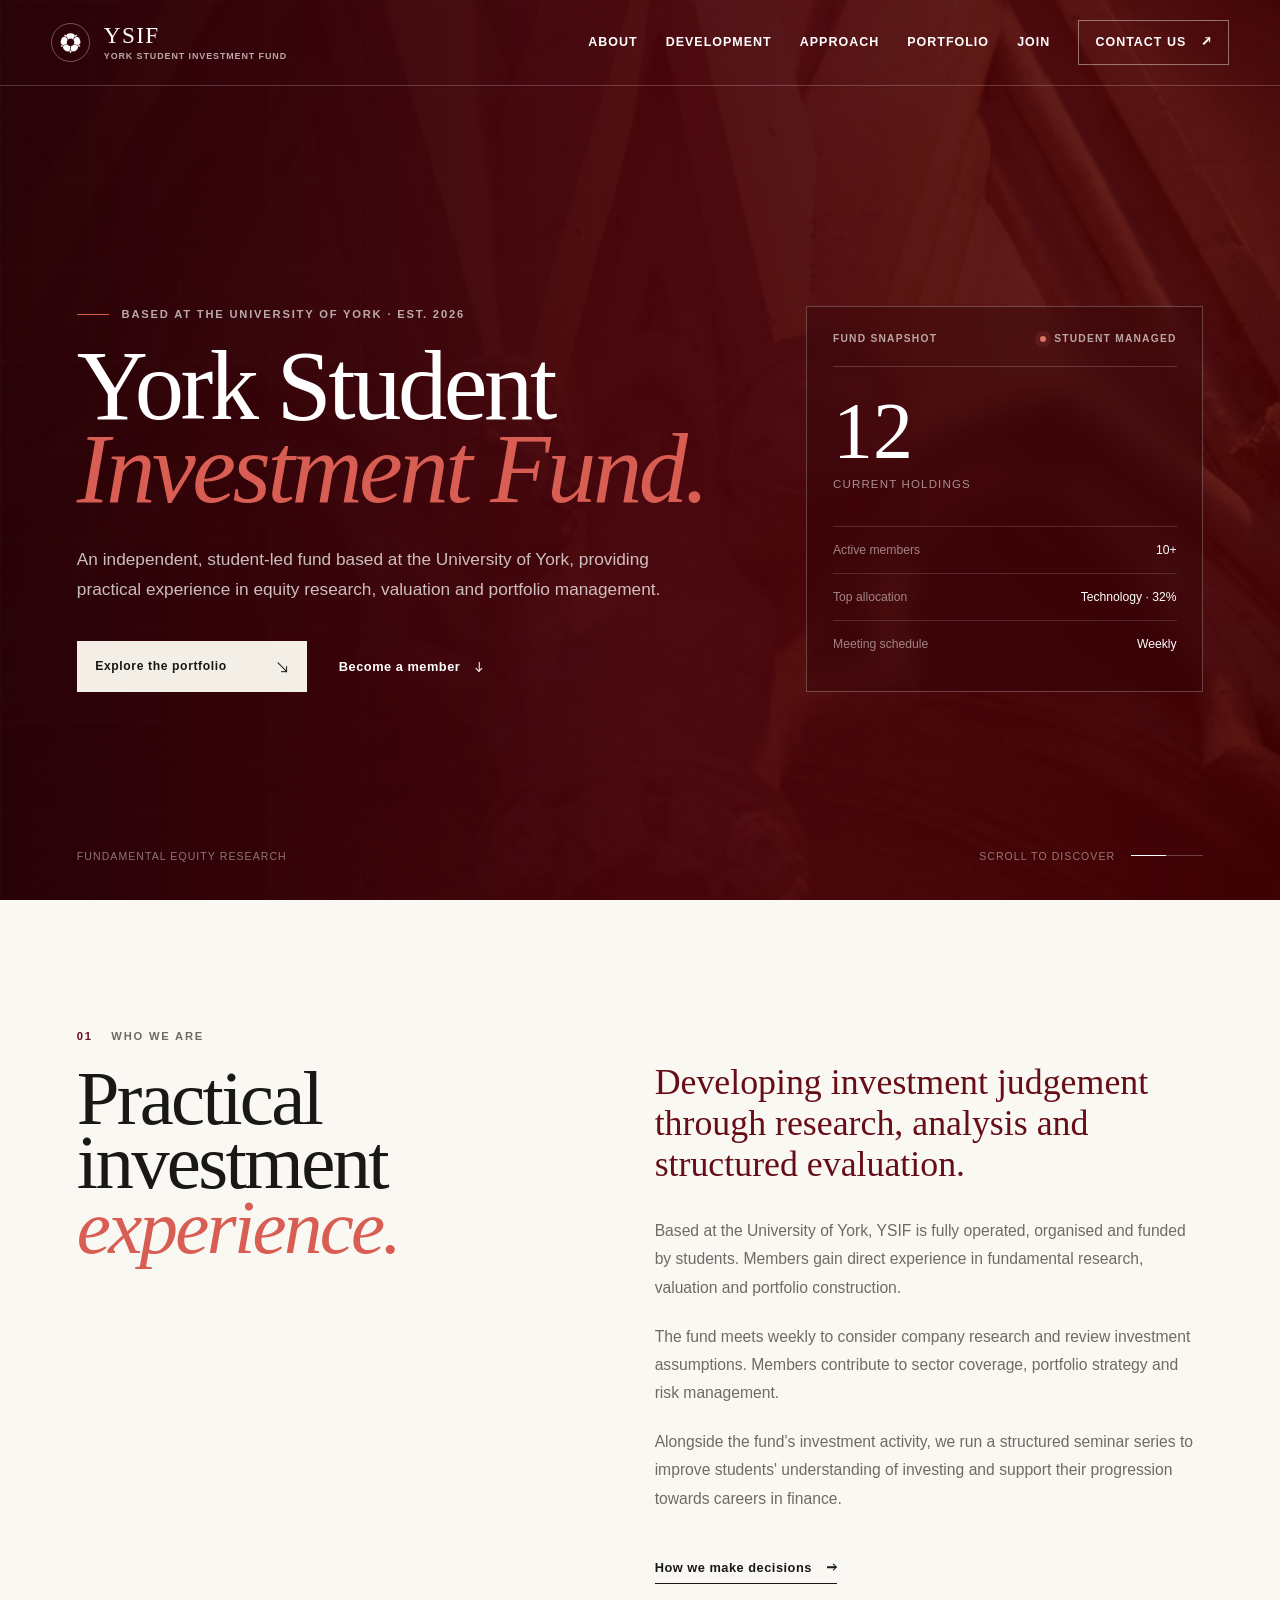
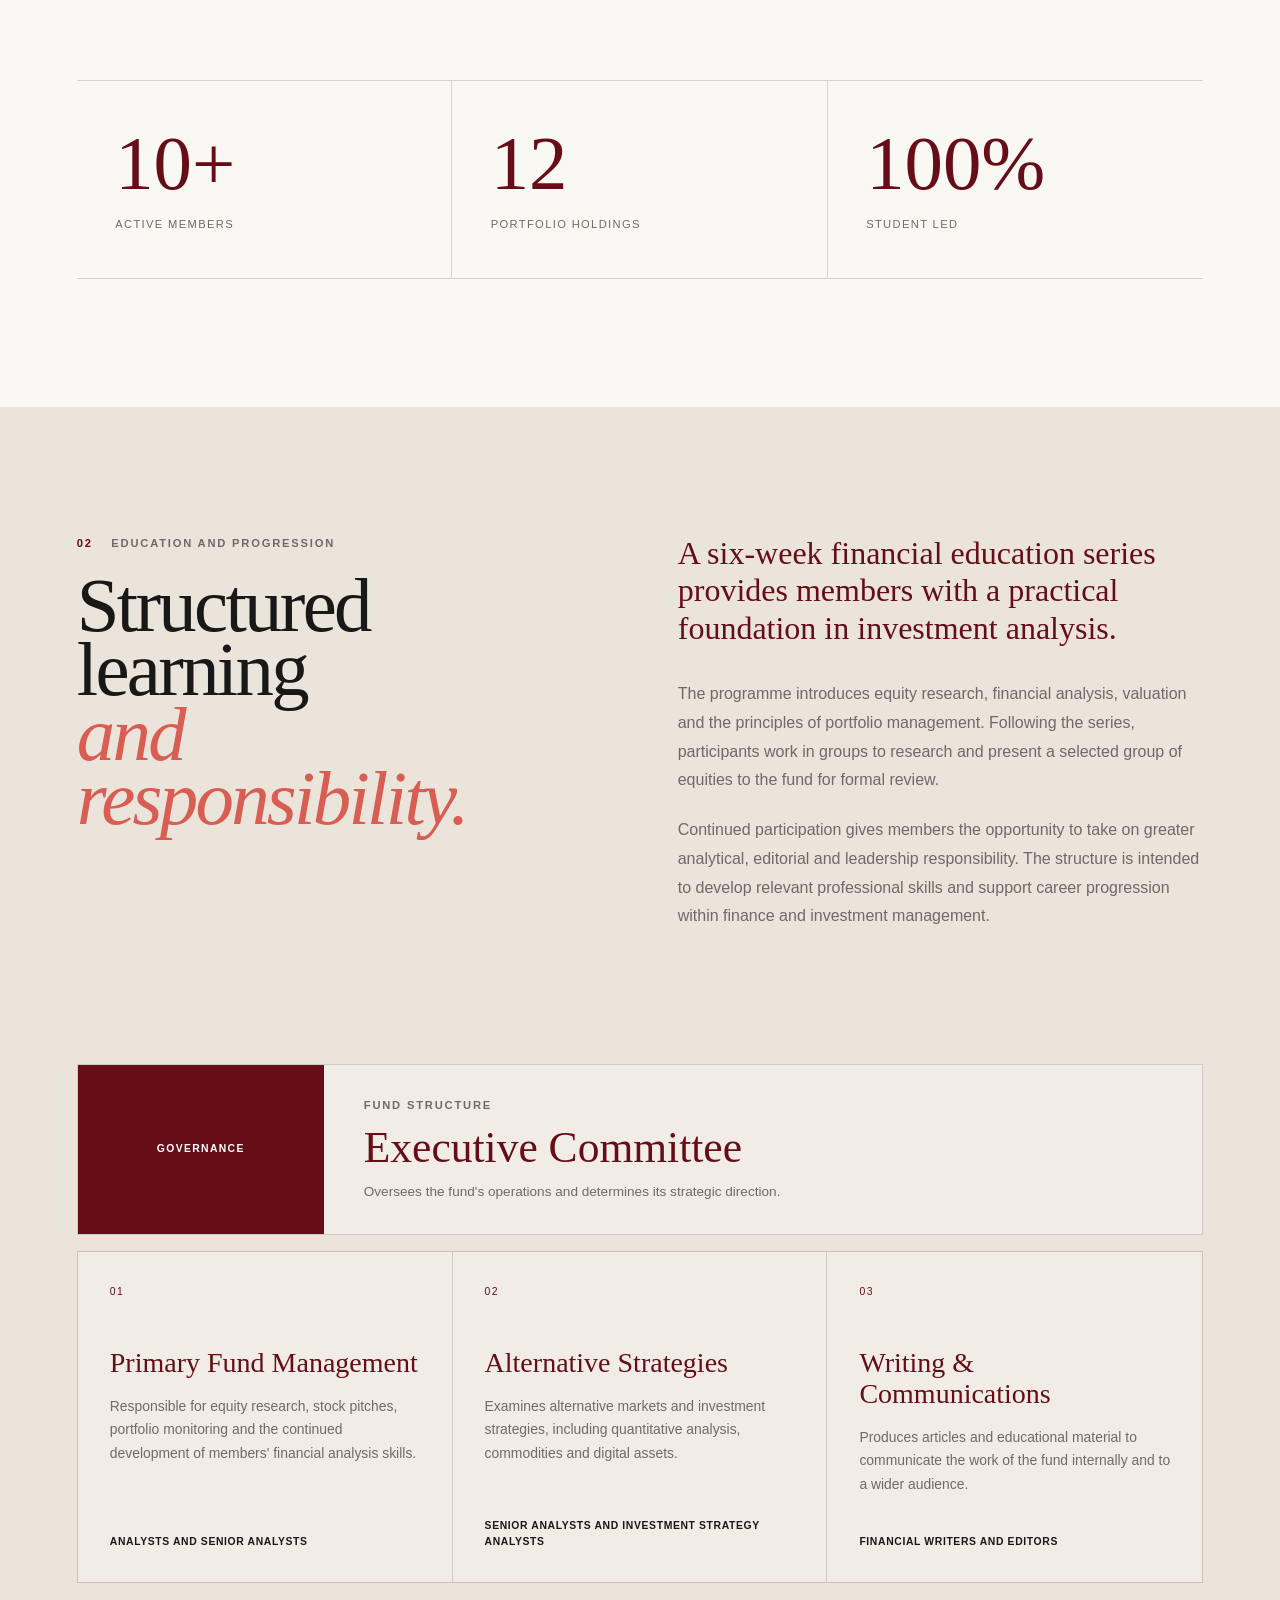
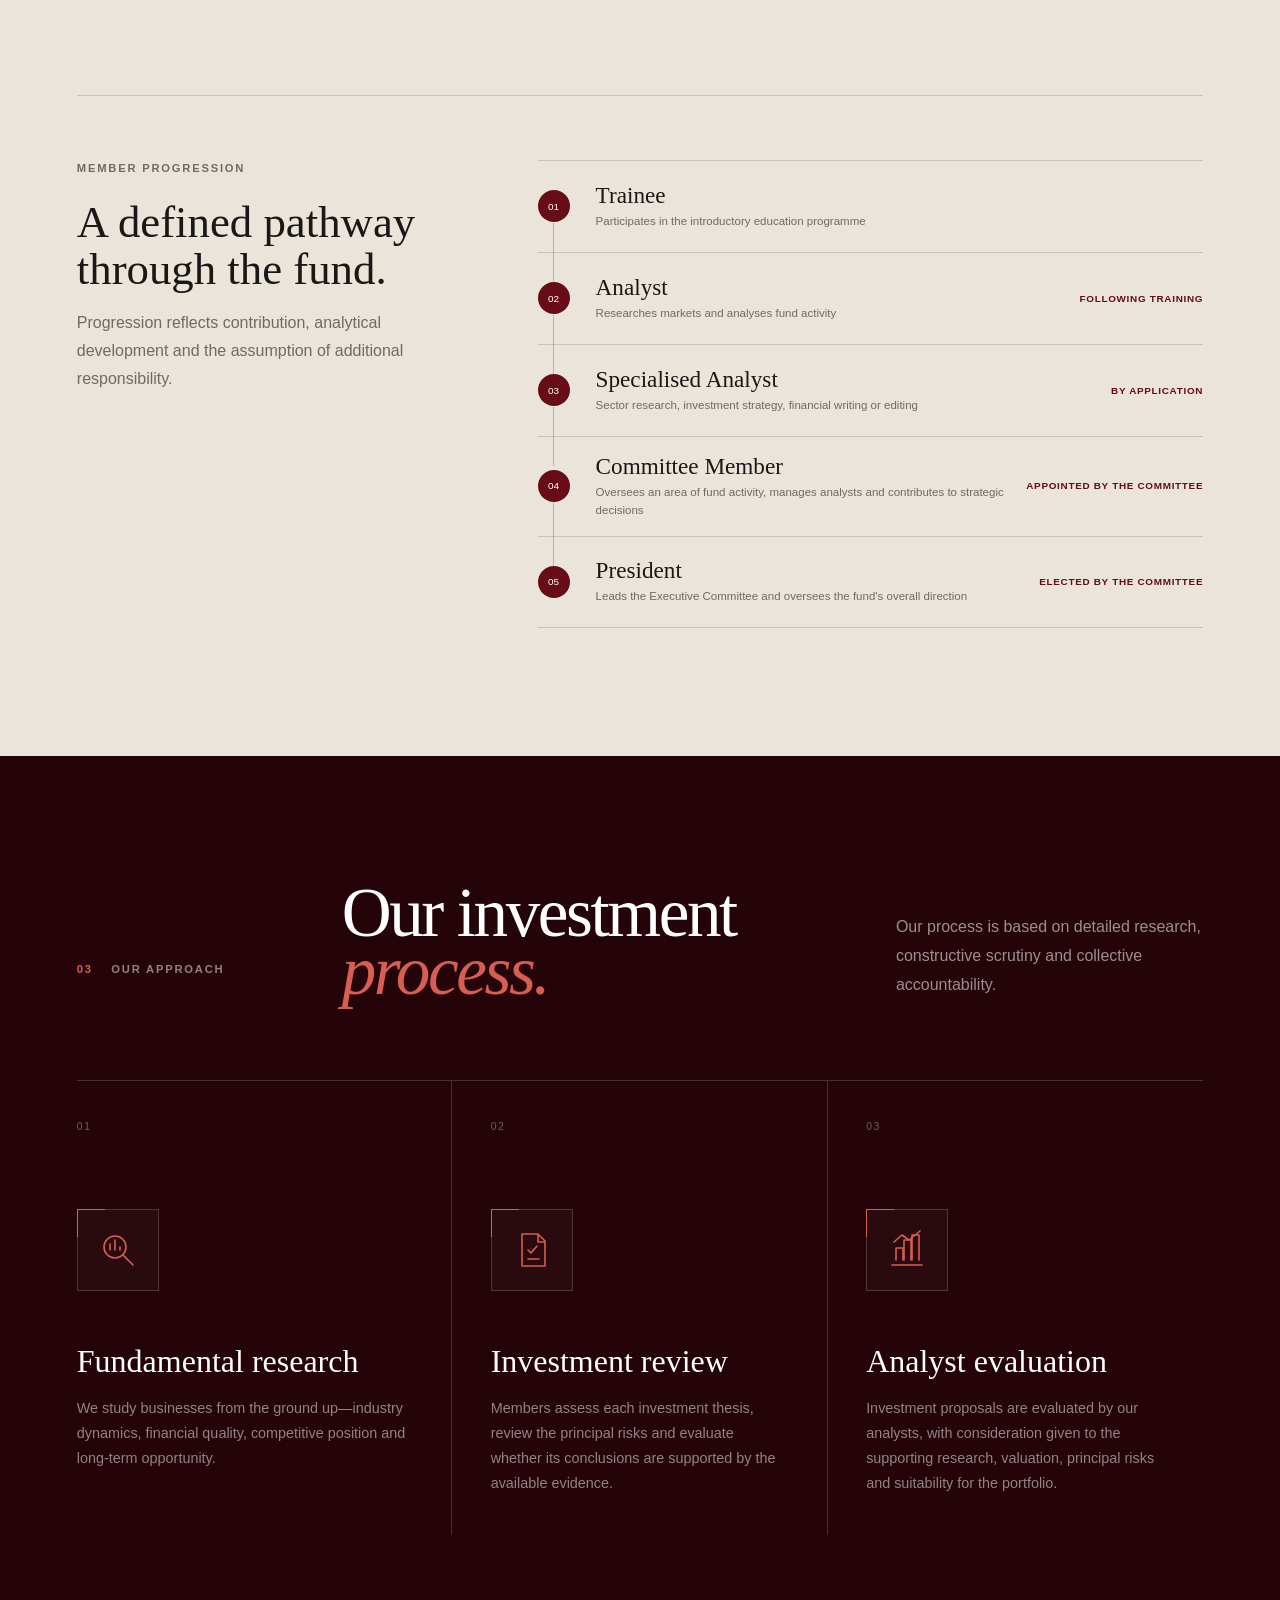
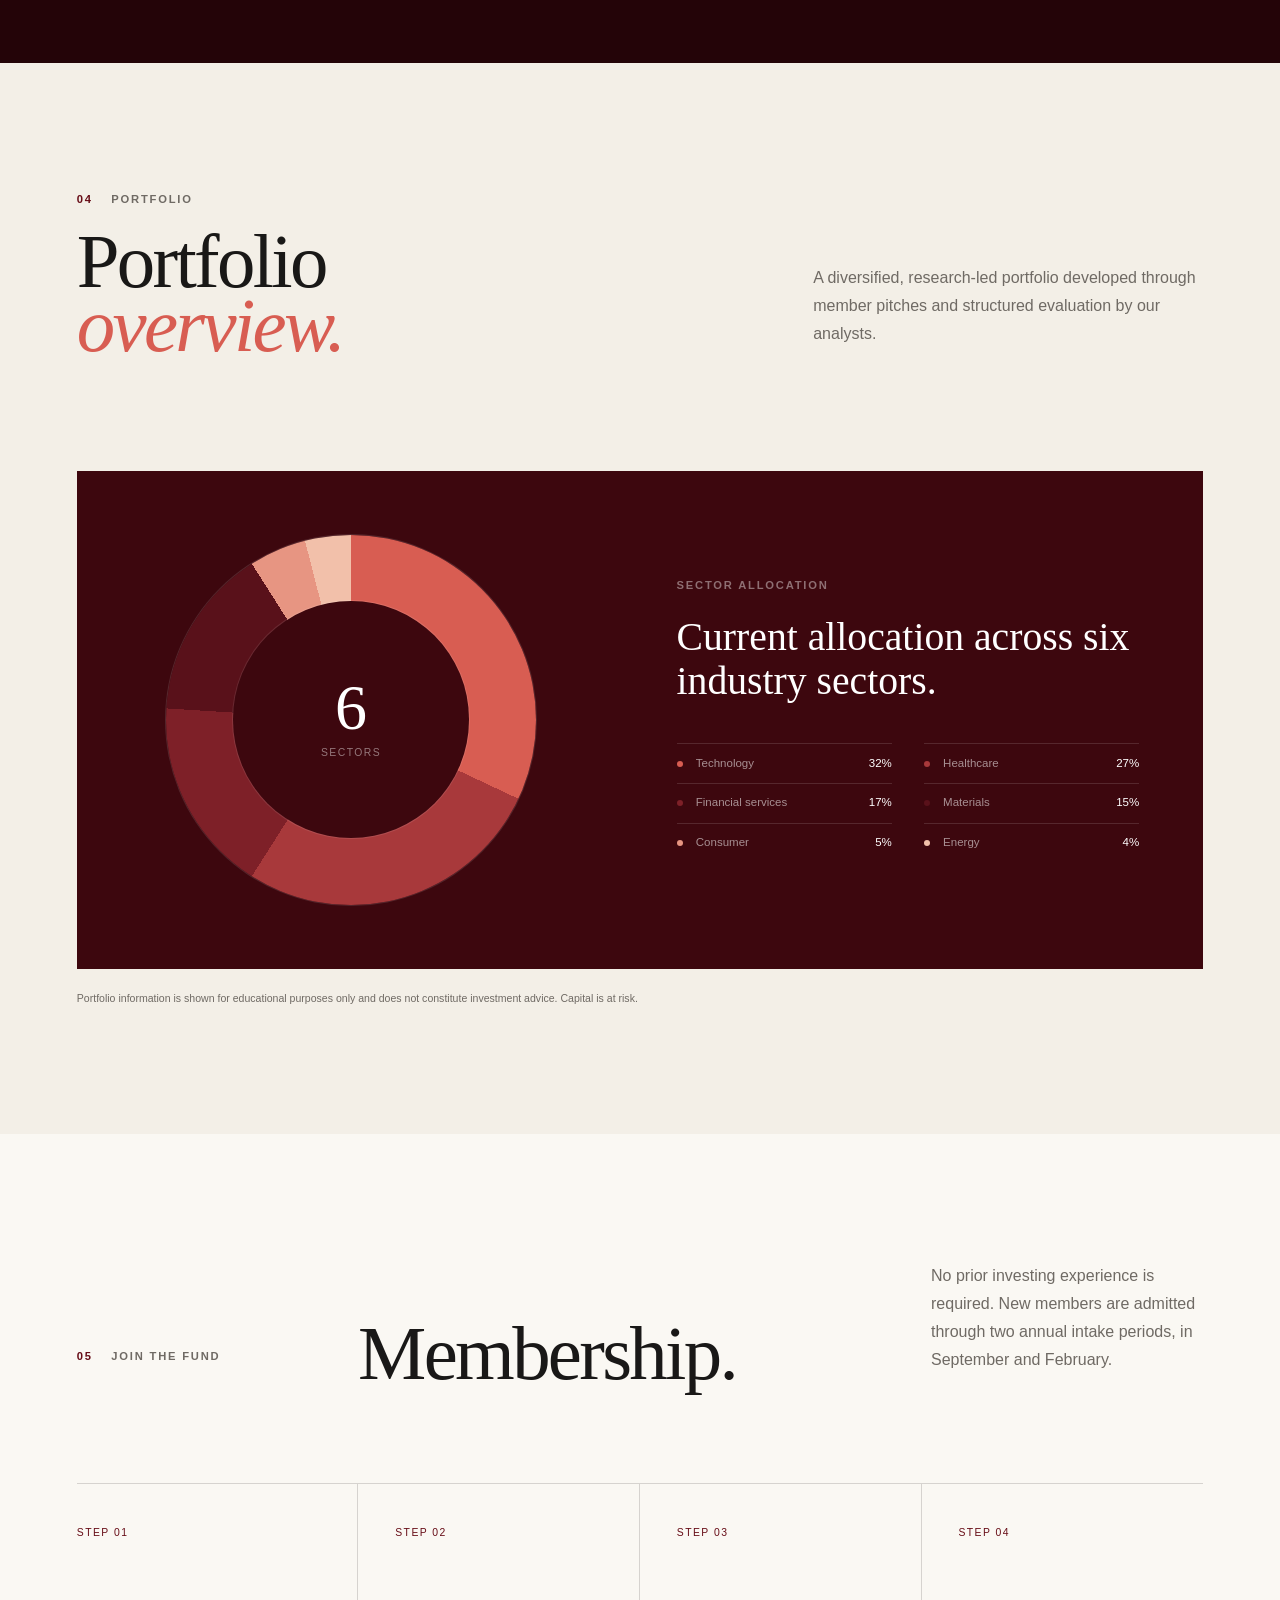
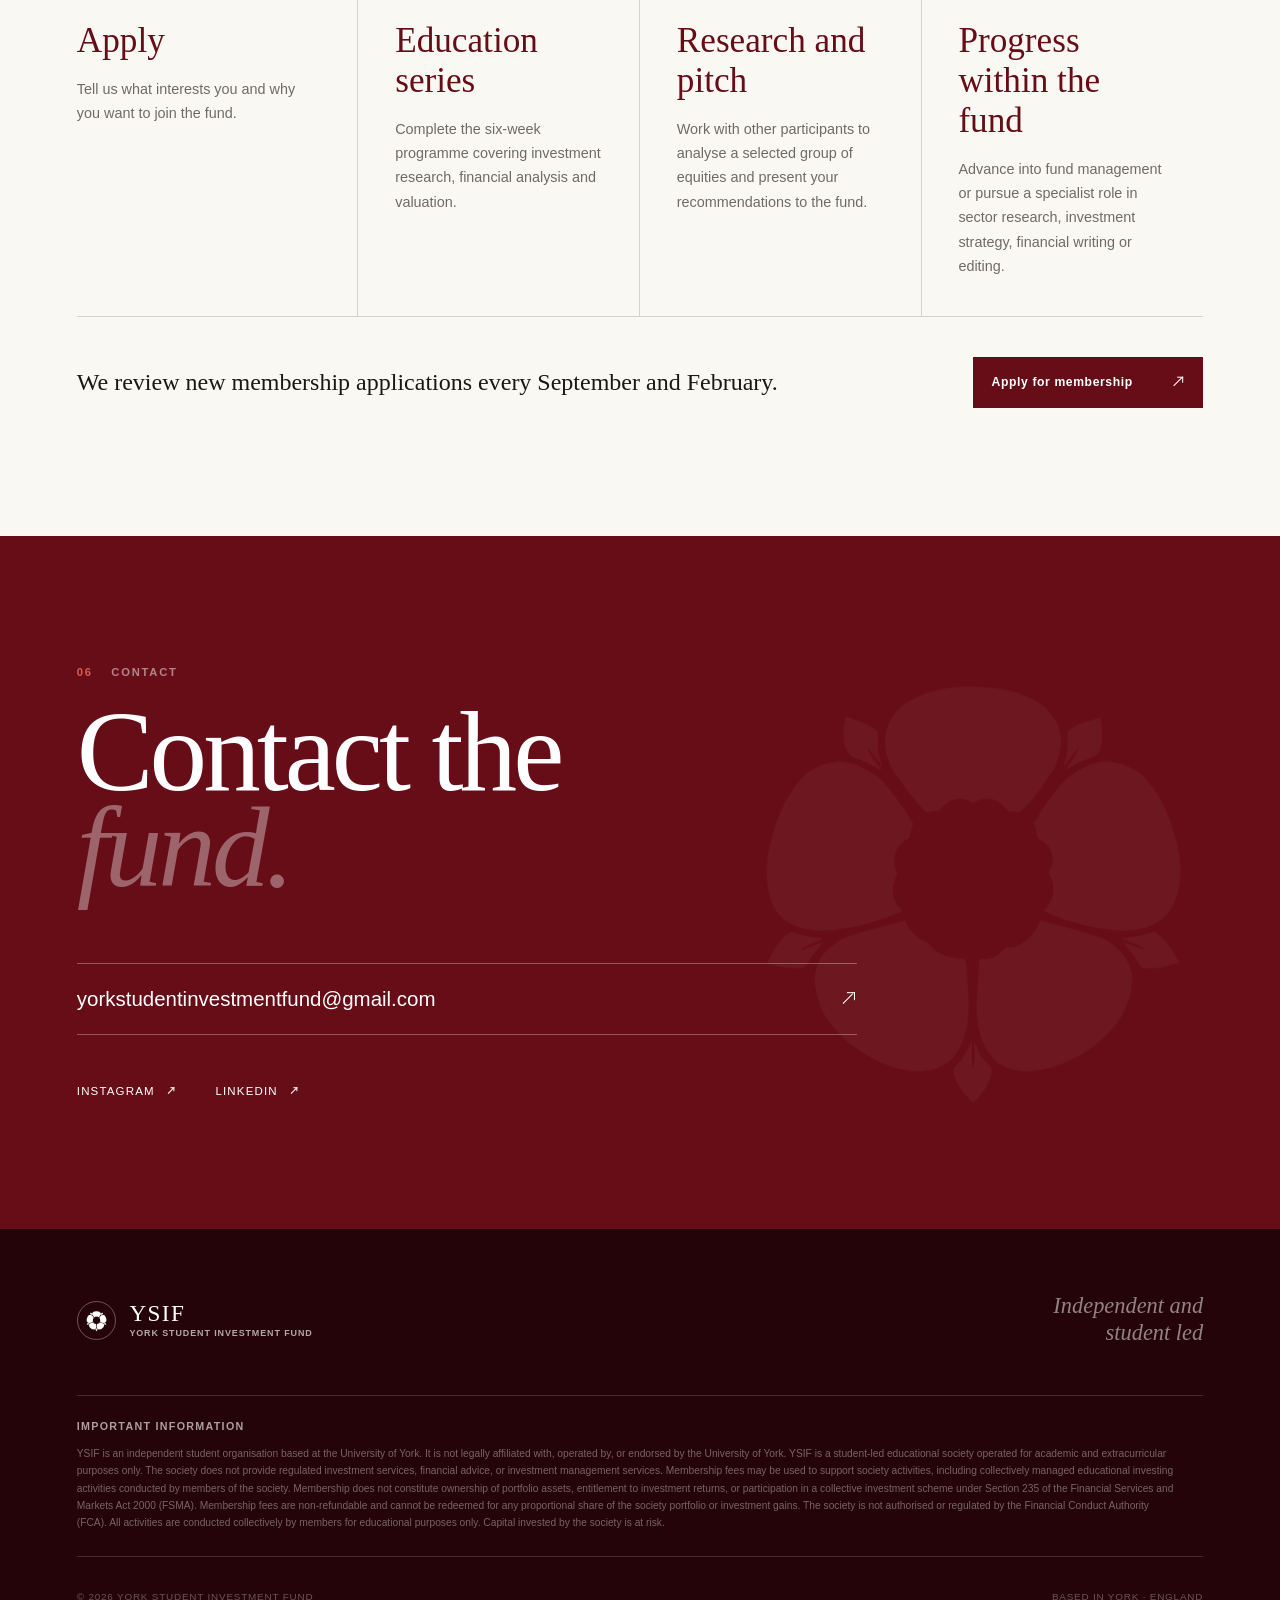
==== commit 72d70360: "Add files via upload" ====
--- a/index.html
+++ b/index.html
@@ -32,7 +32,7 @@
       <a href="#approach">Approach</a>
       <a href="#portfolio">Portfolio</a>
       <a href="#join">Join</a>
-      <a class="nav-cta" href="#contact">Contact us <span aria-hidden="true">↗</span></a>
+      <a class="nav-cta" href="#contact">Contact us <span class="arrow-icon arrow-up-right" aria-hidden="true"></span></a>
     </nav>
   </header>
 
@@ -45,8 +45,8 @@
         <h1 class="reveal">York Student<br><em>Investment Fund.</em></h1>
         <p class="hero-intro reveal">An independent, student-led fund based at the University of York, providing practical experience in equity research, valuation and portfolio management.</p>
         <div class="hero-actions reveal">
-          <a class="button button-light" href="#portfolio">Explore the portfolio <span>↘</span></a>
-          <a class="text-link" href="#join-application">Become a member <span>↓</span></a>
+          <a class="button button-light" href="#portfolio">Explore the portfolio <span class="arrow-icon arrow-down-right" aria-hidden="true"></span></a>
+          <a class="text-link" href="#join-application">Become a member <span class="arrow-icon arrow-down" aria-hidden="true"></span></a>
         </div>
       </div>
 
@@ -74,7 +74,7 @@
         <p>Based at the University of York, YSIF is fully operated, organised and funded by students. Members gain direct experience in fundamental research, valuation and portfolio construction.</p>
         <p>The fund meets weekly to consider company research and review investment assumptions. Members contribute to sector coverage, portfolio strategy and risk management.</p>
         <p>Alongside the fund's investment activity, we run a structured seminar series to improve students' understanding of investing and support their progression towards careers in finance.</p>
-        <a class="inline-link" href="#approach">How we make decisions <span>→</span></a>
+        <a class="inline-link" href="#approach">How we make decisions <span class="arrow-icon arrow-right" aria-hidden="true"></span></a>
       </div>
       <div class="about-stats reveal">
         <div><strong data-count="10" data-suffix="+">10+</strong><span>Active members</span></div>
@@ -242,7 +242,7 @@
       </div>
       <div class="join-cta reveal" id="join-application">
         <p>We review new membership applications every September and February.</p>
-        <a class="button button-burgundy" href="https://docs.google.com/forms/d/e/1FAIpQLScsEZROIhG37NounwCizdPQ0LRBqoYuk6j4_01O0-hogD96ww/viewform?usp=publish-editor" target="_blank" rel="noreferrer">Apply for membership <span>↗</span></a>
+        <a class="button button-burgundy" href="https://docs.google.com/forms/d/e/1FAIpQLScsEZROIhG37NounwCizdPQ0LRBqoYuk6j4_01O0-hogD96ww/viewform?usp=publish-editor" target="_blank" rel="noreferrer">Apply for membership <span class="arrow-icon arrow-up-right" aria-hidden="true"></span></a>
       </div>
     </section>
 
@@ -250,10 +250,10 @@
       <div class="contact-mark"><img src="assets/logo.png" alt=""></div>
       <p class="kicker kicker-light reveal"><span>06</span> Contact</p>
       <h2 class="reveal">Contact the<br><em>fund.</em></h2>
-      <a class="contact-email reveal" href="mailto:yorkstudentinvestmentfund@gmail.com">yorkstudentinvestmentfund@gmail.com <span>↗</span></a>
+      <a class="contact-email reveal" href="mailto:yorkstudentinvestmentfund@gmail.com">yorkstudentinvestmentfund@gmail.com <span class="arrow-icon arrow-up-right" aria-hidden="true"></span></a>
       <div class="social-links reveal">
-        <a href="https://www.instagram.com/ysif_york/" target="_blank" rel="noreferrer">Instagram <span>↗</span></a>
-        <a href="https://www.linkedin.com/company/york-student-investment-fund/" target="_blank" rel="noreferrer">LinkedIn <span>↗</span></a>
+        <a href="https://www.instagram.com/ysif_york/" target="_blank" rel="noreferrer">Instagram <span class="arrow-icon arrow-up-right" aria-hidden="true"></span></a>
+        <a href="https://www.linkedin.com/company/york-student-investment-fund/" target="_blank" rel="noreferrer">LinkedIn <span class="arrow-icon arrow-up-right" aria-hidden="true"></span></a>
       </div>
     </section>
   </main>
--- a/styles.css
+++ b/styles.css
@@ -38,7 +38,13 @@
 .site-nav > a:hover::after, .site-nav > a.active::after { transform: scaleX(1); transform-origin: left; }
 .nav-cta { padding: .75rem 1rem; border: 1px solid rgba(255,255,255,.42); }
 .site-header.scrolled .nav-cta { border-color: var(--line); }
-.nav-cta span { margin-left: .65rem; }
+.arrow-icon { position: relative; display: inline-block; width: .86em; height: .86em; margin-left: .65rem; color: currentColor; vertical-align: -.08em; transform: rotate(var(--arrow-angle, 0deg)); }
+.arrow-icon::before { content: ""; position: absolute; top: 50%; left: 9%; width: 82%; height: 1.5px; background: currentColor; transform: translateY(-50%); }
+.arrow-icon::after { content: ""; position: absolute; top: 50%; right: 6%; width: .38em; height: .38em; border-top: 1.5px solid currentColor; border-right: 1.5px solid currentColor; transform: translateY(-50%) rotate(45deg); }
+.arrow-right { --arrow-angle: 0deg; }
+.arrow-down-right { --arrow-angle: 45deg; }
+.arrow-down { --arrow-angle: 90deg; }
+.arrow-up-right { --arrow-angle: -45deg; }
 .menu-toggle { display: none; width: 42px; height: 42px; border: 0; background: transparent; color: inherit; }
 .menu-toggle > span:not(.sr-only) { display: block; width: 22px; height: 1px; margin: 5px auto; background: currentColor; transition: .25s; }
 
@@ -57,11 +63,11 @@
 .hero-actions { display: flex; align-items: center; gap: 2rem; margin-top: 2.3rem; }
 .button { display: inline-flex; align-items: center; justify-content: space-between; min-width: 230px; padding: 1rem 1.15rem; text-decoration: none; font-size: .76rem; font-weight: 600; letter-spacing: .05em; transition: transform .25s, background .25s, color .25s; }
 .button:hover { transform: translateY(-3px); }
-.button span { font-size: 1rem; }
+.button .arrow-icon { font-size: 1rem; }
 .button-light { color: var(--ink); background: var(--ivory); }
 .text-link, .inline-link { text-decoration: none; font-size: .8rem; font-weight: 600; letter-spacing: .04em; }
-.text-link span, .inline-link span { display: inline-block; margin-left: .6rem; transition: transform .25s; }
-.text-link:hover span, .inline-link:hover span { transform: translateX(5px); }
+.text-link .arrow-icon, .inline-link .arrow-icon { margin-left: .6rem; transition: transform .25s; }
+.text-link:hover .arrow-icon, .inline-link:hover .arrow-icon { transform: rotate(var(--arrow-angle, 0deg)) translateX(5px); }
 .hero-card { position: relative; z-index: 3; align-self: center; padding: 1.5rem 1.6rem; border: 1px solid rgba(255,255,255,.24); background: rgba(45,3,9,.36); backdrop-filter: blur(12px); }
 .card-topline { display: flex; justify-content: space-between; padding-bottom: 1.25rem; border-bottom: 1px solid rgba(255,255,255,.18); color: rgba(255,255,255,.64); font-size: .64rem; font-weight: 600; letter-spacing: .12em; text-transform: uppercase; }
 .live-dot::before { content: ""; display: inline-block; width: 6px; height: 6px; margin-right: .5rem; border-radius: 50%; background: #dc746b; box-shadow: 0 0 0 5px rgba(216,93,82,.12); }
@@ -184,7 +190,7 @@
 .contact-email { position: relative; display: flex; justify-content: space-between; align-items: center; max-width: 780px; margin-top: 4.2rem; padding: 1.2rem 0; border-top: 1px solid rgba(255,255,255,.3); border-bottom: 1px solid rgba(255,255,255,.3); text-decoration: none; font-size: clamp(.9rem,1.6vw,1.3rem); }
 .social-links { position: relative; display: flex; gap: 2.5rem; margin-top: 3rem; }
 .social-links a { text-decoration: none; font-size: .72rem; letter-spacing: .1em; text-transform: uppercase; }
-.social-links span { margin-left: .4rem; }
+.social-links .arrow-icon { margin-left: .4rem; }
 
 .footer { padding: 4rem clamp(1.25rem,6vw,7.5rem) 2rem; color: #fff; background: var(--burgundy-deep); }
 .footer-top { display: flex; justify-content: space-between; align-items: center; padding-bottom: 3rem; }
